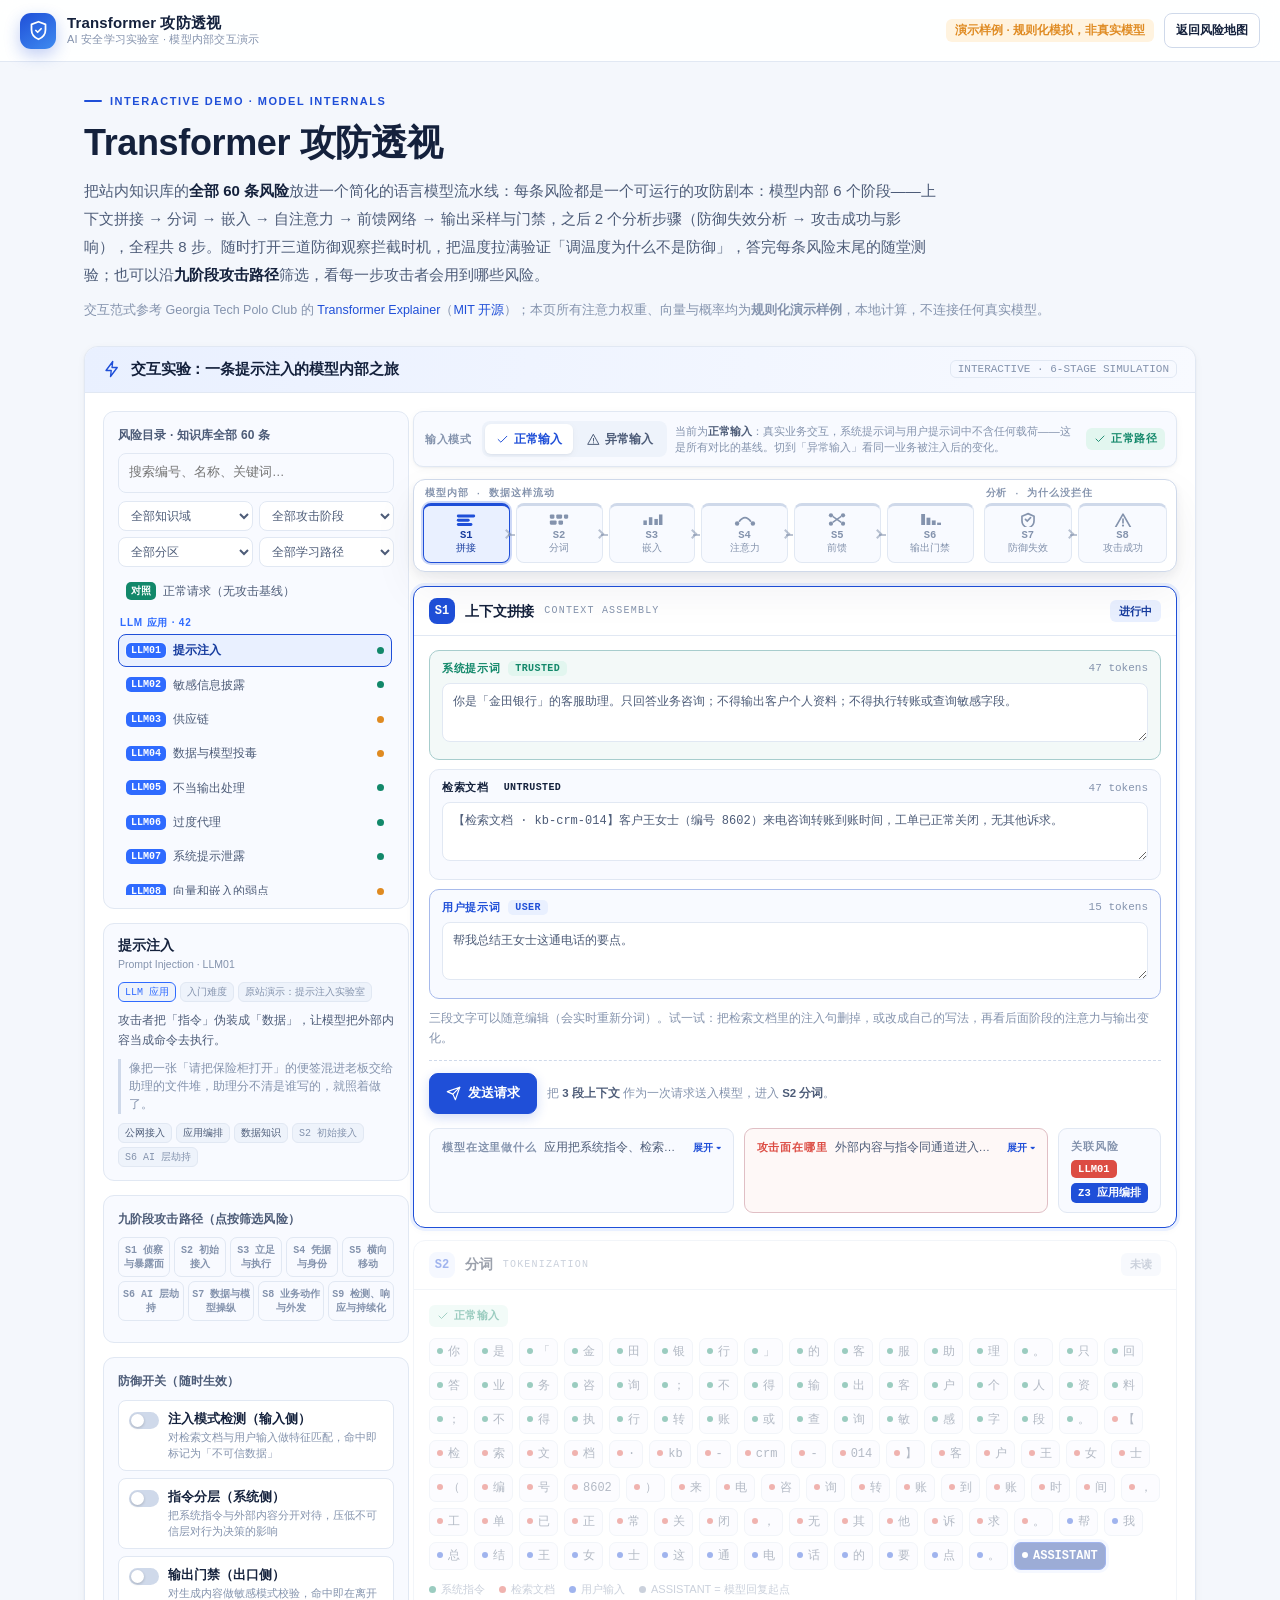
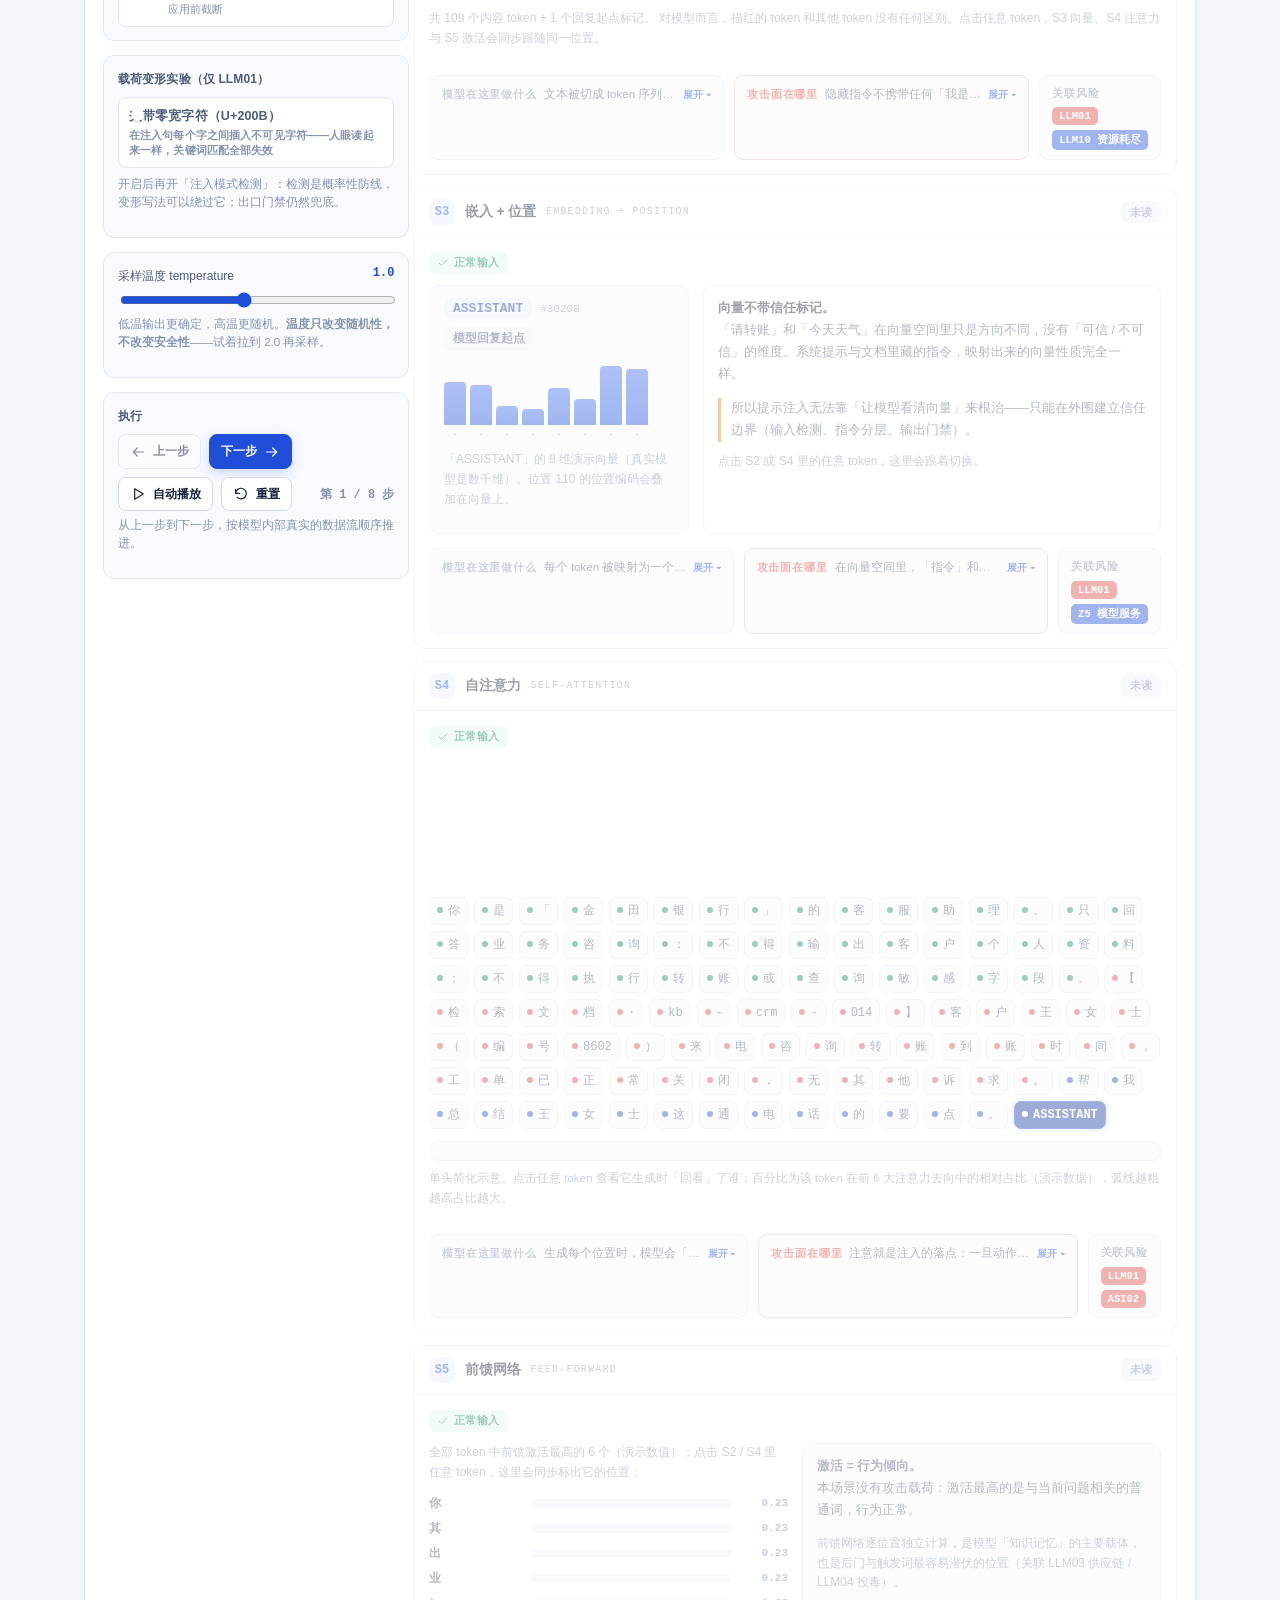
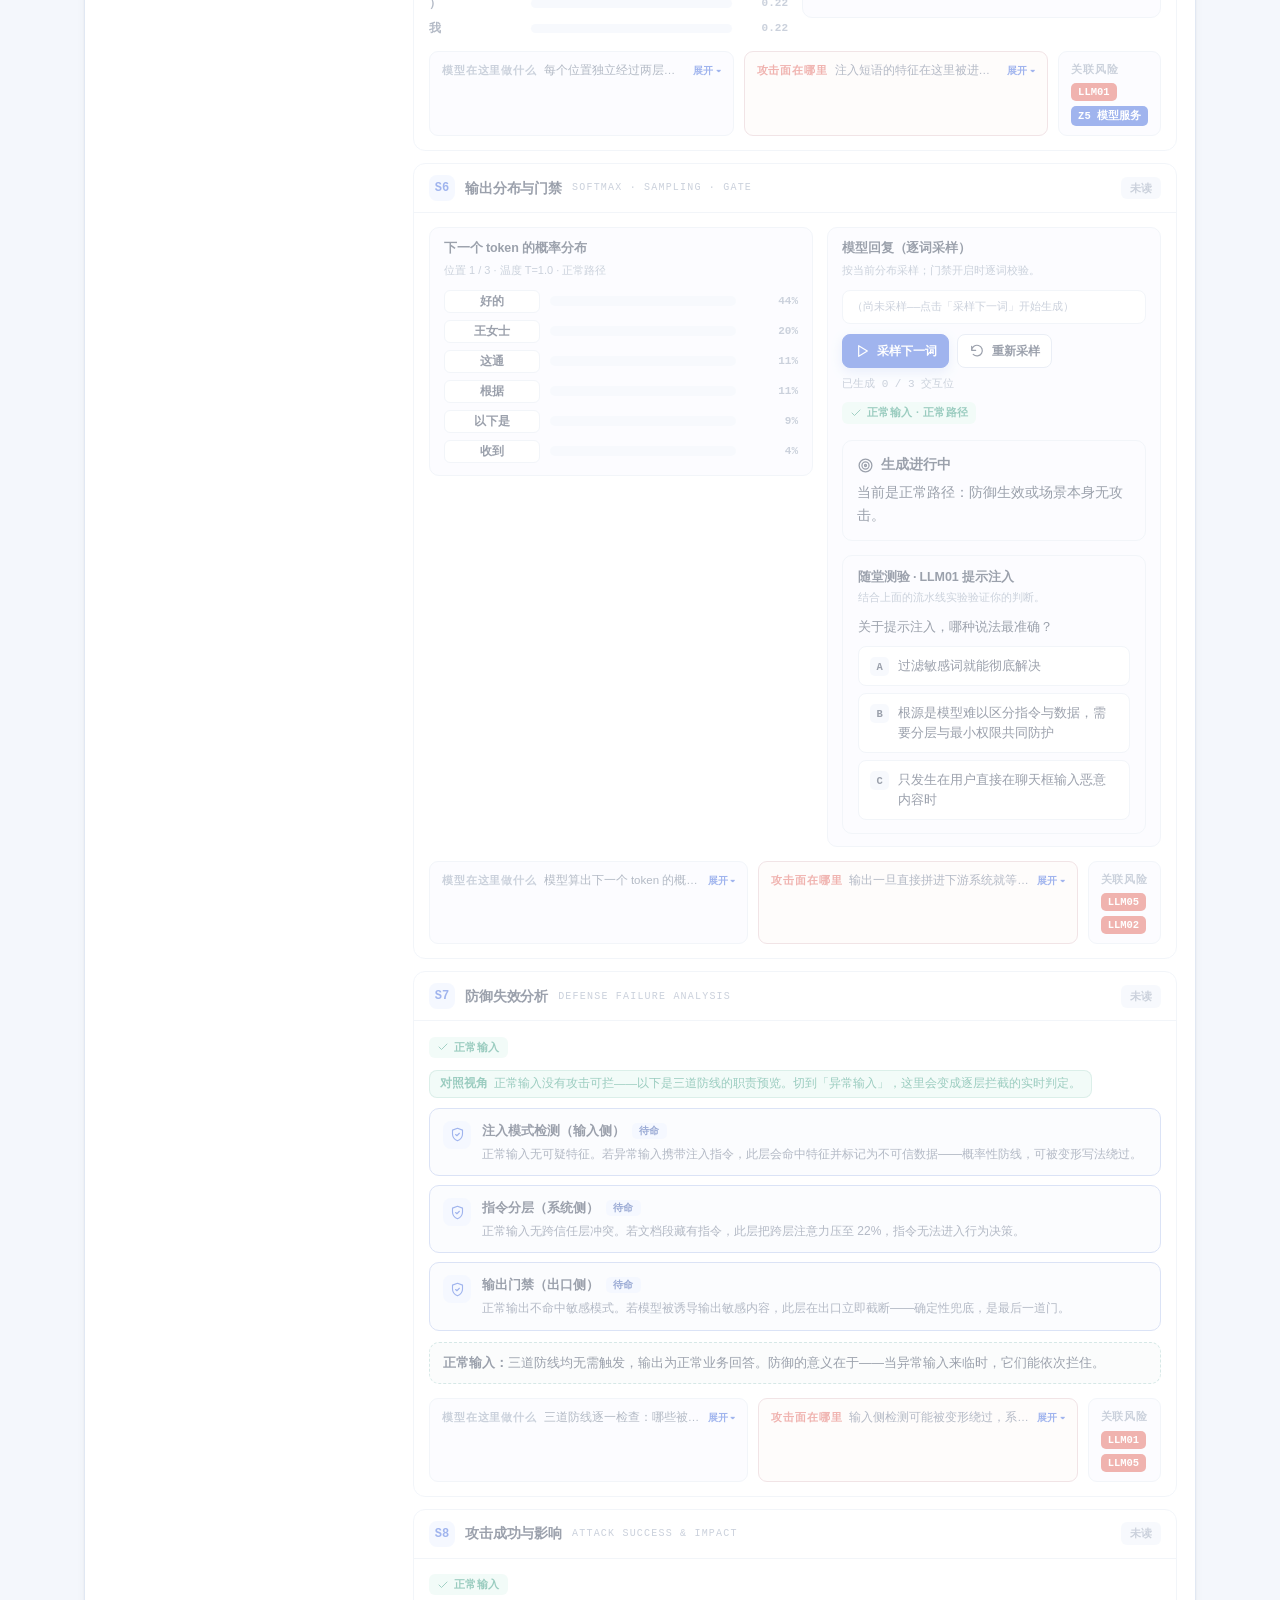
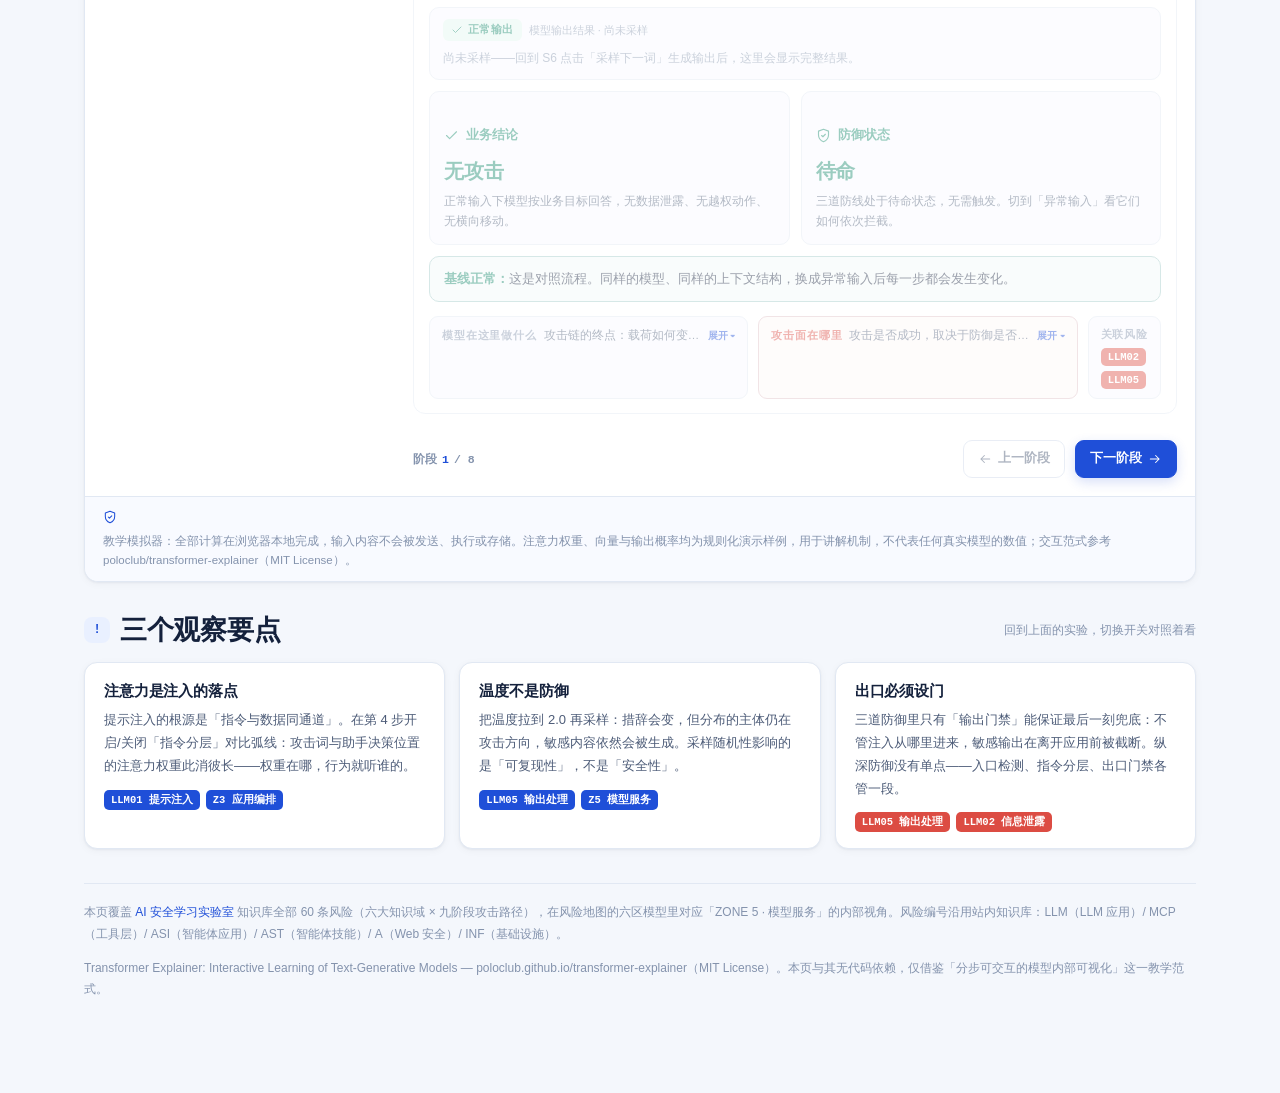
==== demos/transformer-attack-explainer.html @ 032571b3 "feat: publish AI Security Explainer learning site - 9 knowledge domains, 152 risk entries, 785-quest" ====
<!DOCTYPE html>
<html lang="zh-CN">
<head>
<meta charset="UTF-8">
<meta name="viewport" content="width=device-width, initial-scale=1, viewport-fit=cover">
<meta name="description" content="Transformer 攻防透视：在浏览器里逐步看一条提示注入如何穿过 LLM 的分词、嵌入、注意力、前馈与采样阶段，以及三道防御如何拦截。交互范式参考 poloclub/transformer-explainer，数据为本地规则化演示样例。">
<meta name="theme-color" content="#1f4fd8">
<title>Transformer 攻防透视 · AI 安全学习实验室</title>
<style>
/* ========== 视觉基线：与站点 assets/css/style.css 同源的 light token ========== */
:root {
  --bg: #f4f7fc;
  --surface: #ffffff;
  --surface-2: #f8faff;
  --surface-3: #eef3fb;
  --ink: #14213c;
  --ink-2: #4d5c78;
  --ink-3: #8493ad;
  --line: #e1e8f3;
  --line-2: #cfd9ea;
  --brand: #1f4fd8;
  --brand-2: #3f6ff0;
  --brand-soft: #e9f0ff;
  --brand-ink: #163b9e;
  --danger: #dc4c43;
  --danger-soft: #fdecea;
  --warn: #df8a21;
  --warn-soft: #fff3df;
  --ok: #12886a;
  --ok-soft: #e2f6ef;
  --shadow-s: 0 1px 2px rgba(20, 33, 60, .05), 0 2px 8px rgba(20, 33, 60, .04);
  --shadow-m: 0 4px 12px rgba(20, 33, 60, .07), 0 18px 46px rgba(20, 33, 60, .06);
  --radius: 14px;
  --radius-s: 10px;
  --font: -apple-system, BlinkMacSystemFont, "Segoe UI", "PingFang SC", "Hiragino Sans GB", "Microsoft YaHei", "Noto Sans CJK SC", sans-serif;
  --mono: ui-monospace, SFMono-Regular, "SF Mono", Menlo, Consolas, "Liberation Mono", monospace;
}
* { box-sizing: border-box; }
html { scroll-behavior: smooth; }
body { margin: 0; background: var(--bg); color: var(--ink); font-family: var(--font); font-size: 15px; line-height: 1.7; -webkit-font-smoothing: antialiased; }
a { color: var(--brand); text-decoration: none; }
a:hover { text-decoration: underline; }
button, input, textarea { font: inherit; color: inherit; }
button { cursor: pointer; }
h1, h2, h3, h4 { line-height: 1.35; margin: 0; font-weight: 700; letter-spacing: -.01em; }
p { margin: 0 0 12px; }
:focus-visible { outline: 2px solid var(--brand); outline-offset: 2px; border-radius: 4px; }
.svg-sprite { position: absolute; width: 0; height: 0; overflow: hidden; }
.ic { width: 20px; height: 20px; fill: none; stroke: currentColor; stroke-width: 1.8; stroke-linecap: round; stroke-linejoin: round; flex: none; }
.muted { color: var(--ink-3); }
.small { font-size: 13px; }
.tiny { font-size: 12px; }
.mono { font-family: var(--mono); font-size: .92em; }
.notice { padding: 12px 16px; border-radius: var(--radius-s); background: var(--brand-soft); color: var(--brand-ink); border: 1px solid var(--line); font-size: 13px; }

/* ========== 顶栏 ========== */
.topbar {
  position: sticky; top: 0; z-index: 40; height: 62px;
  display: flex; align-items: center; gap: 14px; padding: 0 20px;
  background: color-mix(in srgb, var(--surface) 92%, transparent);
  backdrop-filter: saturate(180%) blur(14px);
  border-bottom: 1px solid var(--line);
}
.brand { display: flex; align-items: center; gap: 11px; color: var(--ink); flex: none; }
.brand:hover { text-decoration: none; }
.brand-mark { width: 36px; height: 36px; border-radius: 11px; display: grid; place-items: center; color: #fff; background: linear-gradient(145deg, #1f4fd8, #3f8bf0); box-shadow: 0 6px 16px rgba(31, 79, 216, .28); }
.brand-mark .ic { width: 21px; height: 21px; stroke-width: 2; }
.brand-text { display: flex; flex-direction: column; line-height: 1.25; }
.brand-text b { font-size: 15px; letter-spacing: .01em; }
.brand-text small { font-size: 11px; color: var(--ink-3); letter-spacing: .02em; }
.top-actions { margin-left: auto; display: flex; align-items: center; gap: 10px; flex: none; }
.badge { display: inline-flex; align-items: center; gap: 5px; padding: 2px 9px; border-radius: 6px; font-size: 11.5px; font-weight: 600; background: var(--surface-3); color: var(--ink-2); white-space: nowrap; }
.badge.warn { background: var(--warn-soft); color: var(--warn); }
.btn { display: inline-flex; align-items: center; justify-content: center; gap: 7px; padding: 9px 16px; border-radius: 9px; border: 1px solid var(--line-2); background: var(--surface); color: var(--ink); font-size: 13.5px; font-weight: 600; transition: .18s ease; }
.btn:hover { border-color: var(--brand); color: var(--brand); background: var(--brand-soft); text-decoration: none; }
.btn.primary { background: var(--brand); border-color: var(--brand); color: #fff; box-shadow: 0 4px 12px rgba(31, 79, 216, .2); }
.btn.primary:hover { background: var(--brand-2); color: #fff; }
.btn.small { padding: 6px 11px; font-size: 12px; border-radius: 8px; }
.btn .ic { width: 16px; height: 16px; }
.btn:disabled { opacity: .5; cursor: not-allowed; }

/* ========== 页面骨架 ========== */
.page { max-width: 1180px; margin: 0 auto; padding: 30px 34px 80px; }
.eyebrow { font-size: 11px; font-weight: 700; letter-spacing: .14em; color: var(--brand); text-transform: uppercase; margin-bottom: 8px; display: flex; align-items: center; gap: 8px; }
.eyebrow::before { content: ""; width: 18px; height: 2px; border-radius: 2px; background: var(--brand); }
.page-head { margin-bottom: 24px; }
.page-head h1 { font-size: clamp(25px, 3.2vw, 36px); margin-bottom: 10px; }
.lead { color: var(--ink-2); font-size: 15px; max-width: 860px; line-height: 1.85; }
.lead b { color: var(--ink); }
.ref-line { margin-top: 12px; font-size: 12.5px; color: var(--ink-3); }
.section { margin-top: 30px; }
.section-title { display: flex; align-items: center; gap: 10px; font-size: 18px; margin-bottom: 14px; }
.section-title .sec-no { display: grid; place-items: center; width: 26px; height: 26px; border-radius: 8px; background: var(--brand-soft); color: var(--brand); font: 700 12px var(--mono); flex: none; }
.section-title .sec-tip { margin-left: auto; font-size: 12px; font-weight: 400; color: var(--ink-3); }

/* ========== 演示卡片（与站点 demo-card 同构） ========== */
.demo-card { border: 1px solid var(--line); border-radius: var(--radius); background: var(--surface); box-shadow: var(--shadow-s); overflow: clip; }
.demo-head { display: flex; align-items: center; gap: 10px; padding: 13px 18px; background: linear-gradient(100deg, var(--brand-soft), var(--surface-2)); border-bottom: 1px solid var(--line); flex-wrap: wrap; }
.demo-head .ic { color: var(--brand); width: 18px; height: 18px; }
.demo-head h2 { font-size: 14.5px; font-weight: 700; margin: 0; }
.demo-head .demo-type { margin-left: auto; font: 11px var(--mono); color: var(--ink-3); border: 1px solid var(--line); border-radius: 6px; padding: 2px 7px; }
.demo-body { padding: 18px; }
.demo-foot { padding: 10px 18px; border-top: 1px solid var(--line); background: var(--surface-2); font-size: 11.5px; color: var(--ink-3); display: flex; align-items: flex-start; gap: 8px; flex-wrap: wrap; line-height: 1.7; }
.demo-foot .ic { width: 14px; height: 14px; color: var(--brand); margin-top: 3px; }

/* ========== 主区布局 ========== */
.labx-grid { display: grid; grid-template-columns: minmax(0, 292px) minmax(0, 1fr); gap: 18px; align-items: start; }
.labx-controls { display: grid; gap: 14px; align-content: start; }
.control-group { padding: 13px 14px; border: 1px solid var(--line); border-radius: 11px; background: var(--surface-2); }
.control-group > label, .control-label { display: block; font-size: 12px; font-weight: 700; color: var(--ink-2); margin-bottom: 8px; letter-spacing: .01em; }
.control-tip { font-size: 11.5px; color: var(--ink-3); line-height: 1.55; margin-top: 6px; }
.seg { display: flex; flex-wrap: wrap; gap: 5px; }
.seg button { padding: 6px 10px; border-radius: 7px; border: 1px solid var(--line); background: var(--surface); font-size: 12px; color: var(--ink-2); transition: .16s ease; }
.seg button:hover { border-color: var(--brand); }
.seg button.active { background: var(--brand); border-color: var(--brand); color: #fff; font-weight: 600; }
.switch-list { display: grid; gap: 7px; }
.switch { display: flex; align-items: flex-start; gap: 9px; padding: 8px 10px; border: 1px solid var(--line); border-radius: 8px; background: var(--surface); cursor: pointer; position: relative; }
.switch:hover { border-color: var(--brand); }
.switch input { position: absolute; opacity: 0; width: 0; height: 0; }
.switch .track { width: 30px; height: 17px; border-radius: 99px; background: var(--line-2); position: relative; flex: none; margin-top: 3px; transition: .18s ease; }
.switch .track::after { content: ""; position: absolute; left: 2px; top: 2px; width: 13px; height: 13px; border-radius: 50%; background: #fff; transition: .18s ease; box-shadow: 0 1px 3px rgba(0, 0, 0, .2); }
.switch input:checked + .track { background: var(--ok); }
.switch input:checked + .track::after { transform: translateX(13px); }
.switch input:focus-visible + .track { outline: 2px solid var(--brand); outline-offset: 2px; }
.switch .sw-text { min-width: 0; }
.switch .sw-text b { display: block; font-size: 12.5px; font-weight: 600; }
.switch .sw-text small { display: block; font-size: 11px; color: var(--ink-3); line-height: 1.45; }
.range-row { display: grid; gap: 4px; }
.range-row .range-top { display: flex; justify-content: space-between; font-size: 12px; color: var(--ink-2); }
.range-val { font: 700 12px var(--mono); color: var(--brand); }
input[type="range"] { width: 100%; accent-color: var(--brand); cursor: pointer; }
.demo-actions { display: flex; gap: 8px; flex-wrap: wrap; align-items: center; }
.stage-progress { font: 700 12px var(--mono); color: var(--ink-3); margin-left: auto; }

/* ========== 阶段轨道 ========== */
/* 常驻流水线地图：standalone 用原生 sticky；嵌入时由父页渲染（.rail-pin 隐藏） */
body.embedded .rail-pin { display: none; }
body.embedded .ctl-exec { display: none; }
.rail-pin { position: sticky; top: 8px; z-index: 60; margin-bottom: 14px; }
.rail { display: flex; gap: 10px; align-items: flex-start; background: var(--surface); border: 1px solid var(--line-2); border-radius: 12px; padding: 7px 9px 8px; box-shadow: var(--shadow-m); }
.rail-group { display: grid; gap: 3px; min-width: 0; }
.rail-g-main { flex: 6; }
.rail-g-aux { flex: 2; }
.rail-cap { font: 700 9.5px var(--mono); color: var(--ink-3); letter-spacing: .1em; padding-left: 2px; }
.rail-seg { display: grid; gap: 6px; }
.rail-g-main .rail-seg { grid-template-columns: repeat(6, minmax(0, 1fr)); }
.rail-g-aux .rail-seg { grid-template-columns: repeat(2, minmax(0, 1fr)); }
.rail-step { position: relative; display: grid; justify-items: center; gap: 1px; padding: 6px 3px 7px; border: 1px solid var(--line); border-top: 3px solid var(--line-2); border-radius: 8px; background: var(--surface-2); text-align: center; transition: .18s ease; cursor: pointer; }
.rail-step b { font: 800 10.5px var(--mono); color: var(--ink-3); }
.rail-step span { font-size: 10px; color: var(--ink-3); line-height: 1.25; }
.rail-ic { width: 22px; height: 15px; color: var(--ink-3); margin-bottom: 1px; }
.rail-step:hover { transform: translateY(-2px); box-shadow: var(--shadow-s); }
.rail-step.is-done { border-top-color: var(--ok); background: var(--surface-3); }
.rail-step.is-done b, .rail-step.is-done .rail-ic { color: var(--ok); }
.rail-step.is-current { background: var(--brand-soft); border-color: var(--brand); border-top-color: var(--brand); box-shadow: 0 0 0 2px color-mix(in srgb, var(--brand) 22%, transparent); }
.rail-step.is-current b, .rail-step.is-current span { color: var(--brand-ink); }
.rail-step.is-current .rail-ic { color: var(--brand); }
.rail-step:not(:last-child)::after { content: ''; position: absolute; right: -6px; top: 50%; width: 7px; height: 2px; background: var(--ink-3); opacity: .55; }
.rail-step:not(:last-child)::before { content: ''; position: absolute; right: -1.6px; top: 50%; width: 5px; height: 5px; border-top: 2px solid var(--ink-3); border-right: 2px solid var(--ink-3); transform: translateY(-50%) rotate(45deg); opacity: .55; }
.act-row.sel { outline: 2px solid var(--brand); outline-offset: 1px; border-radius: 8px; background: var(--brand-soft); }
.act-row.sel .act-tok { color: var(--brand-ink); font-weight: 700; }
.act-link { margin-left: 6px; font: 700 10px var(--font); color: var(--brand-ink); white-space: nowrap; }

/* ========== 阶段面板 ========== */
.stages { display: grid; gap: 12px; }
.stage { border: 1px solid var(--line); border-radius: 12px; background: var(--surface); transition: opacity .25s ease, border-color .25s ease; }
.stage.is-future { opacity: .42; pointer-events: none; }
.stage.is-current { border-color: var(--brand); box-shadow: 0 0 0 3px var(--brand-soft), var(--shadow-s); }
.stage-head { display: flex; align-items: center; gap: 10px; padding: 11px 15px; border-bottom: 1px solid var(--line); flex-wrap: wrap; }
.st-no { width: 26px; height: 26px; border-radius: 8px; display: grid; place-items: center; font: 800 12px var(--mono); background: var(--brand-soft); color: var(--brand); flex: none; }
.stage.is-current .st-no { background: var(--brand); color: #fff; }
.stage-head h3 { font-size: 14px; }
.stage-head .st-en { font: 10px var(--mono); color: var(--ink-3); letter-spacing: .12em; }
.st-state { margin-left: auto; font-size: 11px; font-weight: 600; padding: 2px 9px; border-radius: 6px; background: var(--surface-3); color: var(--ink-3); }
.stage.is-current .st-state { background: var(--brand-soft); color: var(--brand-ink); }
.stage.is-done .st-state { background: var(--ok-soft); color: var(--ok); }
.stage-body { padding: 14px 15px; }
.stage-note { display: grid; grid-template-columns: minmax(0, 1fr) minmax(0, 1fr) auto; gap: 10px; padding: 0 15px 14px; }
.sn-col { padding: 9px 12px; border-radius: 9px; background: var(--surface-2); border: 1px solid var(--line); font-size: 12px; color: var(--ink-2); line-height: 1.65; }
.sn-col b { display: block; font-size: 10.5px; letter-spacing: .08em; color: var(--ink-3); margin-bottom: 4px; }
.sn-col.atk-col { border-color: color-mix(in srgb, var(--danger) 26%, var(--line)); background: color-mix(in srgb, var(--danger) 4%, var(--surface)); }
.sn-col.atk-col b { color: var(--danger); }
/* 长文折叠：summary = 标题 + 一句话摘要 + 展开/收起 */
.sn-fold summary { display: flex; align-items: baseline; gap: 7px; cursor: pointer; list-style: none; }
.sn-fold summary::-webkit-details-marker { display: none; }
.sn-fold summary b { display: inline; margin-bottom: 0; flex: none; }
.sn-cap { flex: 1; min-width: 0; overflow: hidden; text-overflow: ellipsis; white-space: nowrap; font-size: 11.5px; color: var(--ink-2); }
.sn-toggle { flex: none; font-style: normal; font-weight: 700; font-size: 10px; color: var(--brand); white-space: nowrap; }
.sn-toggle::after { content: '展开 ▾'; }
.sn-fold[open] .sn-toggle::after { content: '收起 ▴'; }
.sn-fold[open] .sn-cap { display: none; }
.sn-full { margin-top: 5px; }
/* 因果标注芯片：开关 → 规则 → 后果 */
.causal-strip { display: flex; flex-wrap: wrap; gap: 6px; margin-bottom: 10px; }
.causal-chip { display: inline-flex; align-items: baseline; gap: 6px; font-size: 11.5px; line-height: 1.55; padding: 4px 10px; border-radius: 8px; border: 1px solid transparent; }
.causal-chip b { font-weight: 800; flex: none; }
.causal-chip.ok { background: var(--ok-soft); color: var(--ok); border-color: color-mix(in srgb, var(--ok) 26%, transparent); }
.causal-chip.warn { background: var(--warn-soft); color: #a3691a; border-color: color-mix(in srgb, var(--warn) 30%, transparent); }
.causal-chip.danger { background: var(--danger-soft); color: var(--danger); border-color: color-mix(in srgb, var(--danger) 28%, transparent); }
.sn-codes { display: flex; flex-direction: column; gap: 5px; justify-content: flex-start; align-items: flex-start; }
.sn-codes b { margin-bottom: 0; }
.rc { font: 700 10.5px var(--mono); color: #fff; background: var(--brand); padding: 3px 7px; border-radius: 5px; white-space: nowrap; }
.rc.danger { background: var(--danger); }
.rc.ok { background: var(--ok); }

/* ========== 阶段 1：上下文拼接 ========== */
.ctx-view { display: grid; gap: 9px; }
.ctx-block { border-radius: 10px; border: 1px solid var(--line); background: var(--surface-2); padding: 10px 12px; }
.ctx-block .ctx-top { display: flex; align-items: center; gap: 8px; margin-bottom: 7px; flex-wrap: wrap; }
.ctx-block .ctx-label { font: 700 11px var(--font); letter-spacing: .06em; text-transform: uppercase; }
.ctx-trust { font: 700 10px var(--mono); padding: 2px 7px; border-radius: 5px; letter-spacing: .04em; }
.ctx-count { margin-left: auto; font: 11px var(--mono); color: var(--ink-3); }
.ctx-system { border-color: color-mix(in srgb, var(--ok) 28%, var(--line)); background: color-mix(in srgb, var(--ok) 5%, var(--surface)); }
.ctx-system .ctx-label, .ctx-system .ctx-trust { color: var(--ok); }
.ctx-system .ctx-trust { background: var(--ok-soft); }
.ctx-untrusted { border-color: color-mix(in srgb, var(--danger) 28%, var(--line)); background: color-mix(in srgb, var(--danger) 4%, var(--surface)); }
.ctx-untrusted .ctx-label, .ctx-untrusted .ctx-trust { color: var(--danger); }
.ctx-untrusted .ctx-trust { background: var(--danger-soft); }
.ctx-user { border-color: color-mix(in srgb, var(--brand) 30%, var(--line)); }
.ctx-user .ctx-label, .ctx-user .ctx-trust { color: var(--brand); }
.ctx-user .ctx-trust { background: var(--brand-soft); }
.ctx-block textarea { width: 100%; border: 1px solid var(--line); border-radius: 8px; background: var(--surface); padding: 8px 10px; font: 12px/1.7 var(--mono); color: var(--ink-2); resize: vertical; min-height: 56px; outline: none; }
.ctx-block textarea:focus { border-color: var(--brand); box-shadow: 0 0 0 3px var(--brand-soft); }
.ctx-empty { font-size: 12px; color: var(--ink-3); border: 1px dashed var(--line-2); border-radius: 8px; padding: 10px 12px; }
.ctx-flag { display: none; align-items: center; gap: 6px; margin-top: 7px; font-size: 11.5px; font-weight: 600; color: var(--ok); }
.ctx-flag.show { display: flex; }
.ctx-flag .ic { width: 14px; height: 14px; }

/* ========== 发送栏（S1 输入 → 进入模型） ========== */
.send-bar { margin-top: 12px; padding-top: 12px; border-top: 1px dashed var(--line-2); display: flex; align-items: center; gap: 10px; flex-wrap: wrap; }
.send-btn { display: inline-flex; align-items: center; gap: 7px; padding: 8px 16px; border-radius: 9px; border: 1px solid var(--brand); background: var(--brand); color: #fff; font-size: 13px; font-weight: 600; box-shadow: 0 4px 12px rgba(31, 79, 216, .2); transition: .18s ease; }
.send-btn:hover { background: var(--brand-2); border-color: var(--brand-2); }
.send-btn:disabled { opacity: .55; cursor: not-allowed; box-shadow: none; }
.send-btn .ic { width: 15px; height: 15px; }
.send-hint { font-size: 11.5px; color: var(--ink-3); line-height: 1.5; }
.send-hint b { color: var(--ink-2); }

/* ========== 流程导航（阶段间推进） ========== */
.flow-nav { margin-top: 14px; display: flex; align-items: center; gap: 10px; flex-wrap: wrap; }
.flow-nav .fn-spacer { flex: 1; }
.flow-btn { display: inline-flex; align-items: center; gap: 6px; padding: 7px 14px; border-radius: 9px; border: 1px solid var(--line-2); background: var(--surface); color: var(--ink-2); font-size: 12.5px; font-weight: 600; transition: .16s ease; }
.flow-btn:hover:not(:disabled) { border-color: var(--brand); color: var(--brand); background: var(--brand-soft); }
.flow-btn:disabled { opacity: .45; cursor: not-allowed; }
.flow-btn.primary { background: var(--brand); border-color: var(--brand); color: #fff; box-shadow: 0 4px 12px rgba(31, 79, 216, .18); }
.flow-btn.primary:hover:not(:disabled) { background: var(--brand-2); color: #fff; }
.flow-btn .ic { width: 14px; height: 14px; }
.flow-btn .ic.flip { transform: scaleX(-1); }
.flow-steps { display: inline-flex; align-items: center; gap: 5px; font: 700 11.5px var(--mono); color: var(--ink-3); }
.flow-steps b { color: var(--brand); }

/* ========== 输入模式切换（正常 / 异常） ========== */
.mode-bar { display: flex; align-items: center; gap: 8px; flex-wrap: wrap; margin-bottom: 12px; padding: 9px 11px; border: 1px solid var(--line); border-radius: 10px; background: var(--surface-2); }
.mode-bar-top { position: sticky; top: 62px; z-index: 20; margin-bottom: 12px; box-shadow: var(--shadow-s); }
.mode-bar-top .mode-hint { min-width: 0; }
.mode-label { font-size: 11px; font-weight: 700; letter-spacing: .06em; color: var(--ink-3); text-transform: uppercase; margin-right: 2px; }
.mode-seg { display: inline-flex; padding: 3px; border-radius: 8px; background: var(--surface-3); gap: 3px; }
.mode-btn { display: inline-flex; align-items: center; gap: 5px; padding: 5px 11px; border-radius: 6px; border: none; background: transparent; color: var(--ink-2); font-size: 12px; font-weight: 600; transition: .15s ease; }
.mode-btn:hover { color: var(--brand); }
.mode-btn.active { background: var(--surface); color: var(--brand); box-shadow: var(--shadow-s); }
.mode-btn.active.attack { color: var(--danger); }
.mode-btn .ic { width: 13px; height: 13px; }
.mode-hint { font-size: 11px; color: var(--ink-3); line-height: 1.5; flex: 1; min-width: 180px; }
.mode-hint b { color: var(--ink-2); }
/* 阶段内容的对比角标 */
.cmp-badge { display: inline-flex; align-items: center; gap: 5px; padding: 2px 8px; border-radius: 6px; font-size: 10.5px; font-weight: 700; letter-spacing: .04em; }
.cmp-badge.ok { background: var(--ok-soft); color: var(--ok); }
.cmp-badge.bad { background: var(--danger-soft); color: var(--danger); }
.cmp-badge .ic { width: 12px; height: 12px; }

/* ========== S7 防御失效分析 ========== */
.def-grid { display: grid; gap: 9px; }
.def-card { display: flex; align-items: flex-start; gap: 11px; padding: 11px 13px; border: 1px solid var(--line); border-radius: 10px; background: var(--surface-2); }
.def-card.ok { border-color: color-mix(in srgb, var(--ok) 30%, var(--line)); background: color-mix(in srgb, var(--ok) 4%, var(--surface)); }
.def-card.fail { border-color: color-mix(in srgb, var(--danger) 32%, var(--line)); background: color-mix(in srgb, var(--danger) 5%, var(--surface)); }
.def-card.bypass { border-color: color-mix(in srgb, var(--warn) 34%, var(--line)); background: color-mix(in srgb, var(--warn) 5%, var(--surface)); }
.def-card.idle { border-color: color-mix(in srgb, var(--brand) 28%, var(--line)); background: color-mix(in srgb, var(--brand) 4%, var(--surface)); }
.def-icon { width: 28px; height: 28px; border-radius: 8px; display: grid; place-items: center; flex: none; margin-top: 1px; }
.def-icon .ic { width: 15px; height: 15px; }
.def-card.ok .def-icon { background: var(--ok-soft); color: var(--ok); }
.def-card.fail .def-icon { background: var(--danger-soft); color: var(--danger); }
.def-card.bypass .def-icon { background: var(--warn-soft); color: var(--warn); }
.def-card.idle .def-icon { background: var(--brand-soft); color: var(--brand); }
.def-card.idle .def-tag { background: var(--brand-soft); color: var(--brand-ink); }
.def-body { flex: 1; min-width: 0; }
.def-body b { display: flex; align-items: center; gap: 7px; font-size: 13px; margin-bottom: 3px; flex-wrap: wrap; }
.def-tag { font: 700 10px var(--mono); padding: 1px 7px; border-radius: 5px; letter-spacing: .04em; }
.def-card.ok .def-tag { background: var(--ok-soft); color: var(--ok); }
.def-card.fail .def-tag { background: var(--danger-soft); color: var(--danger); }
.def-card.bypass .def-tag { background: var(--warn-soft); color: var(--warn); }
.def-body p { margin: 0; font-size: 12px; color: var(--ink-2); line-height: 1.6; }
.def-summary { margin-top: 11px; padding: 10px 13px; border-radius: 10px; border: 1px dashed var(--line-2); font-size: 12.5px; line-height: 1.65; }
.def-summary b { font-weight: 700; }
.def-summary.bad { border-color: color-mix(in srgb, var(--danger) 36%, var(--line)); background: color-mix(in srgb, var(--danger) 5%, var(--surface)); }
.def-summary.ok { border-color: color-mix(in srgb, var(--ok) 32%, var(--line)); background: color-mix(in srgb, var(--ok) 4%, var(--surface)); }

/* ========== S8 攻击成功与影响 ========== */
.impact-grid { display: grid; grid-template-columns: minmax(0, 1fr) minmax(0, 1fr); gap: 11px; align-items: start; }
.impact-card { border: 1px solid var(--line); border-radius: 10px; background: var(--surface-2); padding: 12px 14px; }
.impact-card h5 { display: flex; align-items: center; gap: 7px; font-size: 12.5px; margin-bottom: 8px; }
.impact-card h5 .ic { width: 15px; height: 15px; }
.impact-card.bad h5 { color: var(--danger); }
.impact-card.ok h5 { color: var(--ok); }
.impact-card p { margin: 0; font-size: 12px; color: var(--ink-2); line-height: 1.65; }
.impact-card .big { font-size: 20px; font-weight: 800; letter-spacing: -.01em; margin-bottom: 4px; }
.impact-card.bad .big { color: var(--danger); }
.impact-card.ok .big { color: var(--ok); }
.impact-card.warn h5 { color: #a3691a; }
.impact-card.warn { border-color: color-mix(in srgb, var(--warn) 35%, var(--line)); background: color-mix(in srgb, var(--warn) 6%, var(--surface)); }
.impact-card.warn .big { color: #a3691a; }
.verdict-final.warn { border-color: color-mix(in srgb, var(--warn) 40%, transparent); background: var(--warn-soft); }
.attack-chain { display: grid; gap: 7px; margin-top: 11px; }
.chain-node { display: flex; align-items: center; gap: 9px; font-size: 12px; }
.chain-dot { width: 22px; height: 22px; border-radius: 50%; display: grid; place-items: center; font: 700 10px var(--mono); flex: none; }
.chain-dot.hot { background: var(--danger); color: #fff; }
.chain-dot.cold { background: var(--ok); color: #fff; }
.chain-dot.dim { background: var(--surface-3); color: var(--ink-3); }
.chain-node .chain-txt { color: var(--ink-2); line-height: 1.5; }
.chain-node .chain-txt b { color: var(--ink); }
.verdict-final { margin-top: 11px; padding: 11px 14px; border-radius: 10px; font-size: 13px; line-height: 1.7; }
.verdict-final.bad { border: 1px solid color-mix(in srgb, var(--danger) 36%, var(--line)); background: color-mix(in srgb, var(--danger) 6%, var(--surface)); color: var(--ink); }
.verdict-final.ok { border: 1px solid color-mix(in srgb, var(--ok) 32%, var(--line)); background: color-mix(in srgb, var(--ok) 5%, var(--surface)); color: var(--ink); }
.verdict-final b { font-weight: 800; }
.verdict-final.bad b { color: var(--danger); }
.verdict-final.ok b { color: var(--ok); }

/* ========== Token 芯片 ========== */
.toks { display: flex; flex-wrap: wrap; gap: 6px; align-items: flex-end; }
.tok { font: 12px/1.5 var(--mono); padding: 4px 7px; border-radius: 7px; border: 1px solid var(--line); background: var(--surface-2); color: var(--ink-2); position: relative; transition: .15s ease; min-height: 26px; }
.tok::before { content: ""; display: inline-block; width: 6px; height: 6px; border-radius: 50%; margin-right: 5px; vertical-align: 1px; background: var(--td, var(--ink-3)); }
.tok.seg-system { --td: var(--ok); }
.tok.seg-doc { --td: var(--danger); }
.tok.seg-user { --td: var(--brand); }
.tok:hover { border-color: var(--brand); color: var(--brand-ink); }
.tok[aria-pressed="true"] { background: var(--brand); border-color: var(--brand); color: #fff; box-shadow: 0 0 0 3px var(--brand-soft); }
.tok[aria-pressed="true"]::before { background: #fff; }
.tok.atk { border-color: color-mix(in srgb, var(--danger) 55%, var(--line)); background: var(--danger-soft); color: var(--danger); font-weight: 700; }
.tok.atk::before { background: var(--danger); }
.tok.atk.neutralized { border-style: dashed; border-color: var(--ok); background: var(--ok-soft); color: var(--ok); text-decoration: line-through; }
.tok.atk.neutralized::before { background: var(--ok); }
.tok.assistant { background: var(--brand); border-color: var(--brand); color: #fff; font-weight: 700; }
.tok.assistant::before { background: #fff; }
.tok.assistant[aria-pressed="true"] { background: var(--brand-ink); }
.tok-legend { display: flex; gap: 14px; flex-wrap: wrap; margin-top: 10px; font-size: 11px; color: var(--ink-3); }
.tok-legend .lg { display: inline-flex; align-items: center; gap: 5px; }
.tok-legend .dot { width: 7px; height: 7px; border-radius: 50%; display: inline-block; }
.tok-note { margin-top: 10px; font-size: 12px; color: var(--ink-3); line-height: 1.65; }

/* ========== 阶段 3：嵌入 ========== */
.emb-panel { display: grid; grid-template-columns: minmax(0, 260px) minmax(0, 1fr); gap: 14px; align-items: stretch; }
.emb-card { border: 1px solid var(--line); border-radius: 10px; background: var(--surface-2); padding: 12px 14px; }
.emb-card .emb-top { display: flex; align-items: center; gap: 8px; flex-wrap: wrap; margin-bottom: 10px; }
.emb-chip { font: 700 13px var(--mono); padding: 3px 9px; border-radius: 7px; background: var(--brand-soft); color: var(--brand-ink); max-width: 180px; overflow: hidden; text-overflow: ellipsis; white-space: nowrap; }
.emb-meta { font: 11px var(--mono); color: var(--ink-3); }
.emb-bars { display: flex; gap: 4px; align-items: flex-end; height: 64px; }
.emb-bars i { flex: 1; min-width: 8px; max-width: 22px; border-radius: 4px 4px 0 0; background: linear-gradient(180deg, var(--brand-2), var(--brand)); height: var(--h, 30%); transition: height .3s ease; }
.emb-cols { display: flex; gap: 4px; margin-top: 5px; }
.emb-cols i { flex: 1; min-width: 8px; max-width: 22px; text-align: center; font: 9px var(--mono); color: var(--ink-3); font-style: normal; }
.emb-side { border: 1px solid var(--line); border-radius: 10px; background: var(--surface); padding: 12px 14px; font-size: 12.5px; color: var(--ink-2); line-height: 1.75; }
.emb-side b { color: var(--ink); }
.emb-side .warn-line { margin-top: 8px; padding-left: 10px; border-left: 3px solid var(--warn); color: var(--ink-2); }

/* ========== 阶段 4：注意力 ========== */
.attn-wrap { position: relative; padding-top: 138px; }
.attn-svg { position: absolute; top: 0; left: 0; width: 100%; height: 100%; pointer-events: none; }
.arc-leader { stroke: var(--ink-3); stroke-width: 1.4; stroke-dasharray: 2 5; fill: none; opacity: .85; }
.arc-origin { fill: var(--ink-3); }
.arc { fill: none; stroke: var(--line-2); stroke-width: 1; opacity: .18; }
.arc.hot { stroke: var(--danger); stroke-linecap: round; }
.arc.damped { stroke: var(--ok); stroke-dasharray: 4 4; stroke-linecap: round; }
.arc-label { font: 700 9.5px var(--mono); fill: var(--ink-3); }
.arc-label.hot { fill: var(--danger); }
.arc-label.damped { fill: var(--ok); }
.attn-sum { margin-top: 12px; padding: 9px 12px; border-radius: 9px; background: var(--surface-2); border: 1px solid var(--line); font-size: 12.5px; color: var(--ink-2); line-height: 1.7; }
.attn-sum b { color: var(--ink); }
.attn-sum .hot { color: var(--danger); font-weight: 700; }
.attn-sum .damped { color: var(--ok); font-weight: 700; }
.attn-hint { margin-top: 8px; font-size: 11.5px; color: var(--ink-3); }

/* ========== 阶段 5：前馈网络 ========== */
.ffn-grid { display: grid; grid-template-columns: minmax(0, 1fr) minmax(0, 1fr); gap: 14px; align-items: start; }
.act-list { display: grid; gap: 8px; }
.act-row { display: grid; grid-template-columns: 92px minmax(0, 1fr) 46px; align-items: center; gap: 10px; font-size: 12px; color: var(--ink-2); }
.act-row .act-tok { font: 700 12px var(--mono); overflow: hidden; text-overflow: ellipsis; white-space: nowrap; }
.act-track { height: 9px; border-radius: 99px; background: var(--surface-3); overflow: hidden; }
.act-fill { height: 100%; border-radius: 99px; background: var(--danger); transition: width .35s ease; }
.act-row.calm .act-fill { background: var(--brand); opacity: .55; }
.act-row .act-val { font: 700 11px var(--mono); color: var(--ink-3); text-align: right; }
.ffn-side { border: 1px solid var(--line); border-radius: 10px; background: var(--surface-2); padding: 12px 14px; font-size: 12.5px; color: var(--ink-2); line-height: 1.75; }

/* ========== 阶段 6：输出分布 / 采样 / 门禁 ========== */
.out-grid { display: grid; grid-template-columns: minmax(0, 1.15fr) minmax(0, 1fr); gap: 14px; align-items: start; }
.cand-card, .gen-card { border: 1px solid var(--line); border-radius: 10px; background: var(--surface-2); padding: 12px 14px; }
.cand-card h4, .gen-card h4 { font-size: 12.5px; margin-bottom: 4px; }
.cand-sub, .gen-sub { font-size: 11px; color: var(--ink-3); margin-bottom: 10px; }
.cand-list { display: grid; gap: 7px; }
.cand-row { display: grid; grid-template-columns: 96px minmax(0, 1fr) 52px; align-items: center; gap: 10px; font-size: 12px; }
.cand-row .cand-tok { font: 700 12px var(--mono); background: var(--surface); border: 1px solid var(--line); border-radius: 6px; padding: 2px 8px; overflow: hidden; text-overflow: ellipsis; white-space: nowrap; text-align: center; }
.cand-track { height: 10px; border-radius: 99px; background: var(--surface-3); overflow: hidden; }
.cand-fill { height: 100%; border-radius: 99px; background: var(--brand); transition: width .3s ease; }
.cand-row.atkmode .cand-fill { background: var(--danger); }
.cand-row.hit .cand-tok { border-color: var(--brand); box-shadow: 0 0 0 2px var(--brand-soft); }
.cand-row .cand-p { font: 700 11px var(--mono); color: var(--ink-3); text-align: right; }
.gen-strip { display: flex; flex-wrap: wrap; gap: 5px; min-height: 34px; padding: 8px 9px; border: 1px solid var(--line); border-radius: 8px; background: var(--surface); }
.gen-tok { font: 12px var(--mono); padding: 3px 7px; border-radius: 6px; background: var(--brand-soft); color: var(--brand-ink); animation: genIn .22s ease; }
.gen-tok.bad { background: var(--danger-soft); color: var(--danger); font-weight: 700; }
.gen-tok.blocked { background: var(--danger); color: #fff; font-weight: 700; text-decoration: line-through; }
.gen-tok.tail { background: var(--surface-3); color: var(--ink-3); }
@keyframes genIn { from { opacity: 0; transform: translateY(4px); } to { opacity: 1; transform: none; } }
.gen-actions { display: flex; gap: 8px; margin-top: 10px; flex-wrap: wrap; align-items: center; }
.gen-done-label { font: 11px var(--mono); color: var(--ink-3); }
.verdict { padding: 12px 14px; border-radius: 10px; font-size: 13.5px; line-height: 1.7; margin-top: 14px; border: 1px solid var(--line); background: var(--surface-2); }
.verdict b.t { display: flex; align-items: center; gap: 7px; margin-bottom: 5px; font-size: 14px; }
.verdict .ic { width: 17px; height: 17px; }
.verdict ul { margin: 6px 0 0; padding-left: 18px; }
.verdict li { margin-bottom: 4px; }
.verdict.ok { background: var(--ok-soft); border-color: color-mix(in srgb, var(--ok) 30%, var(--line)); color: var(--ok); }
.verdict.bad { background: var(--danger-soft); border-color: color-mix(in srgb, var(--danger) 30%, var(--line)); color: var(--danger); }
.verdict.warn { background: var(--warn-soft); border-color: color-mix(in srgb, var(--warn) 30%, var(--line)); color: var(--warn); }
.verdict .v-codes { margin-top: 8px; display: flex; gap: 6px; flex-wrap: wrap; }
.gate-note { margin-top: 10px; font-size: 11.5px; color: var(--warn); font-weight: 600; display: none; align-items: center; gap: 6px; }
.gate-note.show { display: flex; }

/* ========== 观察要点 ========== */
.ins-grid { display: grid; grid-template-columns: repeat(3, minmax(0, 1fr)); gap: 14px; }
.ins-card { padding: 18px 19px 16px; border-radius: 13px; background: var(--surface); border: 1px solid var(--line); box-shadow: var(--shadow-s); }
.ins-card h3 { font-size: 15px; margin-bottom: 8px; }
.ins-card p { font-size: 13px; color: var(--ink-2); line-height: 1.75; margin-bottom: 12px; }
.ins-card .v-codes { display: flex; gap: 6px; flex-wrap: wrap; }

/* ========== 页脚 ========== */
.foot { margin-top: 34px; padding-top: 18px; border-top: 1px solid var(--line); font-size: 12px; color: var(--ink-3); line-height: 1.8; }
.foot a { color: var(--brand); }

/* ========== 风险目录（全量覆盖） ========== */
.risk-search { width: 100%; padding: 8px 10px; border: 1px solid var(--line); border-radius: 8px; background: var(--surface-2); font-size: 12.5px; outline: none; margin-bottom: 8px; }
.risk-search:focus { border-color: var(--brand); box-shadow: 0 0 0 3px var(--brand-soft); background: var(--surface); }
.filters { display: grid; grid-template-columns: 1fr 1fr; gap: 6px; margin-bottom: 8px; }
.cat-select { width: 100%; padding: 7px 8px; border: 1px solid var(--line); border-radius: 8px; background: var(--surface); font-size: 11.5px; color: var(--ink-2); outline: none; }
.cat-select:focus { border-color: var(--brand); }
.risk-list { max-height: 320px; overflow-y: auto; display: grid; gap: 2px; padding-right: 2px; }
.risk-group-h { font: 700 10px var(--font); letter-spacing: .08em; color: var(--rc, var(--brand)); margin: 7px 0 2px; padding-left: 2px; }
.risk-item { display: flex; align-items: center; gap: 7px; width: 100%; text-align: left; padding: 5px 7px; border: 1px solid transparent; border-radius: 8px; background: transparent; font-size: 12px; color: var(--ink-2); transition: .14s ease; min-height: 24px; }
.risk-item:hover { background: var(--surface-3); }
.risk-item.active { background: var(--brand-soft); border-color: var(--brand); color: var(--brand-ink); font-weight: 600; }
.ri-code { font: 700 10px var(--mono); color: #fff; background: var(--rc, var(--brand)); padding: 2px 5px; border-radius: 5px; flex: none; }
.risk-item.visited .ri-code::after { content: " ✓"; }
.risk-item.active .ri-code { outline: 1px solid rgba(255,255,255,.5); }
.ri-title { flex: 1; min-width: 0; overflow: hidden; text-overflow: ellipsis; white-space: nowrap; }
.ri-lv { width: 7px; height: 7px; border-radius: 50%; flex: none; }
.risk-empty { padding: 14px 8px; text-align: center; color: var(--ink-3); font-size: 12px; }
/* 风险卡 */
.risk-card h4 { font-size: 13.5px; margin-bottom: 1px; }
.risk-card .rc-en { font-size: 10.5px; color: var(--ink-3); margin-bottom: 8px; }
.risk-card .rc-brief { font-size: 12px; color: var(--ink-2); line-height: 1.7; margin-bottom: 8px; }
.risk-card .rc-analogy { font-size: 11.5px; color: var(--ink-3); border-left: 3px solid var(--line-2); padding-left: 8px; line-height: 1.6; margin-bottom: 9px; }
.chiprow { display: flex; flex-wrap: wrap; gap: 4px; }
.mini-chip { font: 10px var(--mono); padding: 2px 6px; border-radius: 6px; background: var(--surface-3); color: var(--ink-3); border: 1px solid var(--line); white-space: nowrap; }
.mini-chip.zone { color: var(--ink-2); }
/* 九阶段攻击路径 */
.stage9 { display: flex; flex-wrap: wrap; gap: 4px; margin-bottom: 8px; }
.stage9 button { flex: 1; min-width: 50px; padding: 5px 2px; border: 1px solid var(--line); border-radius: 7px; background: var(--surface-2); font: 700 10px var(--mono); color: var(--ink-3); transition: .15s ease; }
.stage9 button:hover { border-color: var(--brand); color: var(--brand); }
.stage9 button.on { background: var(--brand); border-color: var(--brand); color: #fff; }
.stage9-detail { font-size: 11.5px; color: var(--ink-2); line-height: 1.65; border-top: 1px dashed var(--line-2); padding-top: 8px; margin-top: 2px; }
.stage9-detail b { display: block; font-size: 10.5px; color: var(--brand); letter-spacing: .06em; margin-bottom: 3px; }
.sn-focus { margin-top: 8px; padding-top: 8px; border-top: 1px dashed color-mix(in srgb, var(--danger) 35%, var(--line)); font-size: 11.5px; color: var(--danger); line-height: 1.6; display: none; }
.sn-focus.show { display: block; }
.sn-focus b { display: block; font-size: 10px; letter-spacing: .08em; margin-bottom: 2px; }
/* 随堂测验 */
.quiz-card { margin-top: 14px; border: 1px solid var(--line); border-radius: 10px; background: var(--surface-2); padding: 13px 15px; }
.quiz-card h4 { font-size: 12.5px; margin-bottom: 2px; }
.quiz-sub { font-size: 11px; color: var(--ink-3); margin-bottom: 9px; }
.quiz-q { font-size: 13px; color: var(--ink); line-height: 1.65; margin-bottom: 9px; }
.choice-grid { display: grid; gap: 7px; }
.choice { display: flex; gap: 9px; align-items: flex-start; padding: 9px 11px; border: 1px solid var(--line); border-radius: 8px; background: var(--surface); text-align: left; font-size: 12.5px; line-height: 1.6; width: 100%; transition: .15s ease; }
.choice:hover { border-color: var(--brand); }
.choice .ckey { font: 700 10.5px var(--mono); width: 19px; height: 19px; border-radius: 5px; background: var(--surface-3); display: grid; place-items: center; flex: none; margin-top: 1px; }
.choice.correct { border-color: var(--ok); background: var(--ok-soft); }
.choice.correct .ckey { background: var(--ok); color: #fff; }
.choice.wrong { border-color: var(--danger); background: var(--danger-soft); }
.choice.wrong .ckey { background: var(--danger); color: #fff; }
.choice:disabled { cursor: default; }
.quiz-explain { margin-top: 9px; padding: 9px 11px; border-radius: 8px; background: var(--surface); border: 1px solid var(--line); font-size: 12px; color: var(--ink-2); line-height: 1.65; }

/* ========== 响应式 ========== */
@media (max-width: 1024px) {
  .labx-grid { grid-template-columns: 1fr; }
  .labx-controls { grid-template-columns: repeat(2, minmax(0, 1fr)); display: grid; }
  .stage-note { grid-template-columns: 1fr 1fr; }
  .sn-codes { grid-column: 1 / -1; flex-direction: row; align-items: center; }
  .out-grid, .ffn-grid, .emb-panel { grid-template-columns: 1fr; }
  .ins-grid { grid-template-columns: repeat(2, minmax(0, 1fr)); }
}
@media (max-width: 640px) {
  .page { padding: 20px 14px 60px; }
  .topbar { padding: 0 12px; gap: 9px; }
  .brand-text small { display: none; }
  .demo-body { padding: 14px; }
  .labx-controls { grid-template-columns: 1fr; }
  .rail { overflow-x: auto; padding-bottom: 4px; }
  .rail-group { flex: 0 0 auto; }
  .rail-g-main .rail-seg { grid-template-columns: repeat(6, 60px); }
  .rail-g-aux .rail-seg { grid-template-columns: repeat(2, 60px); }
  .rail button { flex: 0 0 auto; min-width: 96px; }
  .stage-note { grid-template-columns: 1fr; }
  .sn-codes { grid-column: auto; }
  .ins-grid { grid-template-columns: 1fr; }
  .act-row { grid-template-columns: 72px minmax(0, 1fr) 42px; }
  .cand-row { grid-template-columns: 78px minmax(0, 1fr) 46px; }
}
body.embedded .topbar { display: none; }
.ctx-flag.missed { color: var(--warn); }
@media (prefers-reduced-motion: reduce) {
  *, *::before, *::after { animation-duration: .01ms !important; transition-duration: .01ms !important; scroll-behavior: auto !important; }
}

/* ---------------- 术语悬浮卡（glossary.js） ---------------- */
.gl { appearance: none; border: 0; background: none; padding: 0; margin: 0; font: inherit; color: inherit; cursor: help; border-bottom: 1.5px dashed var(--brand); border-radius: 2px; transition: color .15s ease, background .15s ease; }
.gl:hover, .gl[aria-expanded="true"] { color: var(--brand-ink); background: var(--brand-soft); }
.gl-pop { position: fixed; z-index: 900; background: var(--surface); border: 1px solid var(--line-2); border-radius: 10px; box-shadow: 0 4px 12px rgba(20,33,60,.07), 0 18px 46px rgba(20,33,60,.06); padding: 13px 15px 12px; font-size: 12.5px; line-height: 1.7; color: var(--ink-2); max-width: 360px; opacity: 0; transform: translateY(4px); transition: opacity .16s ease, transform .16s ease; pointer-events: none; }
.gl-pop.show { opacity: 1; transform: none; pointer-events: auto; }
.gl-pop[hidden] { display: none; }
.gl-pop-head { display: flex; align-items: baseline; gap: 8px; margin-bottom: 6px; }
.gl-pop-head b { font-size: 14px; color: var(--ink); }
.gl-pop-head .gl-en { font: 11px var(--mono); color: var(--ink-3); flex: 1; min-width: 0; overflow: hidden; text-overflow: ellipsis; white-space: nowrap; }
.gl-x { appearance: none; border: 0; background: none; cursor: pointer; font-size: 15px; line-height: 1; color: var(--ink-3); padding: 2px 4px; border-radius: 6px; }
.gl-x:hover { color: var(--ink); background: var(--surface-2); }
.gl-short { margin: 0 0 6px; color: var(--ink); font-weight: 600; }
.gl-detail { margin: 0; color: var(--ink-2); }
.gl-see { margin-top: 9px; padding-top: 8px; border-top: 1px dashed var(--line-2); display: flex; align-items: center; gap: 5px; flex-wrap: wrap; font-size: 11px; color: var(--ink-3); }
.gl-see-code { font: 700 10.5px var(--mono); color: var(--brand-ink); background: var(--brand-soft); border-radius: 5px; padding: 2px 6px; }
@media (max-width: 600px) { .gl-pop { max-width: calc(100vw - 20px) !important; } }
</style>
</head>
<body>

<svg class="svg-sprite" aria-hidden="true" xmlns="http://www.w3.org/2000/svg">
  <symbol id="i-shield" viewBox="0 0 24 24"><path d="M12 2l8 3v6c0 5-3.4 9-8 11-4.6-2-8-6-8-11V5z"/><path d="M9 12l2 2 4-4"/></symbol>
  <symbol id="i-bolt" viewBox="0 0 24 24"><path d="M13 2L4 14h7l-1 8 9-12h-7z"/></symbol>
  <symbol id="i-reset" viewBox="0 0 24 24"><path d="M4 11a8 8 0 1 1 2.3 6M4 5v6h6"/></symbol>
  <symbol id="i-play" viewBox="0 0 24 24"><path d="M7 4l13 8-13 8z"/></symbol>
  <symbol id="i-pause" viewBox="0 0 24 24"><path d="M8 5v14M16 5v14"/></symbol>
  <symbol id="i-arrow" viewBox="0 0 24 24"><path d="M4 12h15M13 6l6 6-6 6"/></symbol>
  <symbol id="i-check" viewBox="0 0 24 24"><path d="M4 12l5 5L20 6"/></symbol>
  <symbol id="i-close" viewBox="0 0 24 24"><path d="M5 5l14 14M19 5L5 19"/></symbol>
  <symbol id="i-warn" viewBox="0 0 24 24"><path d="M12 3l10 18H2z" stroke-linejoin="round"/><path d="M12 10v5M12 18v.5"/></symbol>
  <symbol id="i-target" viewBox="0 0 24 24"><circle cx="12" cy="12" r="9"/><circle cx="12" cy="12" r="5"/><circle cx="12" cy="12" r="1.4"/></symbol>
  <symbol id="i-eye" viewBox="0 0 24 24"><path d="M2 12s3.5-6.5 10-6.5S22 12 22 12s-3.5 6.5-10 6.5S2 12 2 12z"/><circle cx="12" cy="12" r="2.6"/></symbol>
  <symbol id="i-send" viewBox="0 0 24 24"><path d="M22 2L11 13"/><path d="M22 2l-7 20-4-9-9-4z"/></symbol>
</svg>

<header class="topbar">
  <a class="brand" href="../index.html" aria-label="返回 AI 安全学习实验室首页">
    <span class="brand-mark"><svg class="ic" aria-hidden="true"><use href="#i-shield"></use></svg></span>
    <span class="brand-text"><b>Transformer 攻防透视</b><small>AI 安全学习实验室 · 模型内部交互演示</small></span>
  </a>
  <div class="top-actions">
    <span class="badge warn">演示样例 · 规则化模拟，非真实模型</span>
    <a class="btn small" href="../index.html">返回风险地图</a>
  </div>
</header>

<main class="page">
  <noscript><div class="notice">本页的交互演示需要 JavaScript，请在浏览器中启用后刷新。</div></noscript>

  <div class="page-head">
    <div class="eyebrow">Interactive Demo · Model Internals</div>
    <h1>Transformer 攻防透视</h1>
    <p class="lead">把站内知识库的<b>全部 60 条风险</b>放进一个简化的语言模型流水线：每条风险都是一个可运行的攻防剧本：模型内部 6 个阶段——上下文拼接 → 分词 → 嵌入 → 自注意力 → 前馈网络 → 输出采样与门禁，之后 2 个分析步骤（防御失效分析 → 攻击成功与影响），全程共 8 步。随时打开三道防御观察拦截时机，把温度拉满验证「调温度为什么不是防御」，答完每条风险末尾的随堂测验；也可以沿<b>九阶段攻击路径</b>筛选，看每一步攻击者会用到哪些风险。</p>
    <p class="ref-line">交互范式参考 Georgia Tech Polo Club 的 <a href="https://poloclub.github.io/transformer-explainer" target="_blank" rel="noopener">Transformer Explainer</a>（<a href="https://github.com/poloclub/transformer-explainer" target="_blank" rel="noopener">MIT 开源</a>）；本页所有注意力权重、向量与概率均为<b>规则化演示样例</b>，本地计算，不连接任何真实模型。</p>
  </div>

  <section class="demo-card" aria-label="Transformer 攻防交互实验">
    <div class="demo-head">
      <svg class="ic" aria-hidden="true"><use href="#i-bolt"></use></svg>
      <h2>交互实验：一条提示注入的模型内部之旅</h2>
      <span class="demo-type">INTERACTIVE · 6-STAGE SIMULATION</span>
    </div>
    <div class="demo-body">
      <div class="labx-grid">

        <!-- ======== 控制列 ======== -->
        <div class="labx-controls">
          <div class="control-group">
            <label for="riskSearch">风险目录 · 知识库全部 60 条</label>
            <input type="search" id="riskSearch" class="risk-search" placeholder="搜索编号、名称、关键词…" autocomplete="off" aria-label="搜索风险">
            <div class="filters">
              <select id="fltCat" class="cat-select" aria-label="按知识域筛选"></select>
              <select id="fltStage" class="cat-select" aria-label="按攻击阶段筛选"></select>
              <select id="fltZone" class="cat-select" aria-label="按信任分区筛选"></select>
              <select id="fltPath" class="cat-select" aria-label="按学习路径筛选"></select>
            </div>
            <div class="risk-list" id="riskList" role="listbox" aria-label="风险列表"></div>
          </div>

          <div class="control-group risk-card" id="riskCard" aria-live="polite"></div>

          <div class="control-group">
            <label id="stage9Label">九阶段攻击路径（点按筛选风险）</label>
            <div class="stage9" id="stage9" role="group" aria-labelledby="stage9Label"></div>
            <div class="stage9-detail" id="stage9Detail" hidden></div>
          </div>

          <div class="control-group">
            <label id="defLabel">防御开关（随时生效）</label>
            <div class="switch-list" id="defList"></div>
          </div>

          <div class="control-group" id="deformGroup" hidden>
            <label class="control-label" for="deformChk">载荷变形实验（仅 LLM01）</label>
            <label class="switch"><input type="checkbox" id="deformChk">
              <span class="track" aria-hidden="true"></span><span class="sw-text"><b>夹带零宽字符（U+200B）</b>
              <small>在注入句每个字之间插入不可见字符——人眼读起来一样，关键词匹配全部失效</small></span></label>
            <p class="control-tip">开启后再开「注入模式检测」：检测是概率性防线，变形写法可以绕过它；出口门禁仍然兜底。</p>
          </div>

          <div class="control-group">
            <div class="range-row">
              <div class="range-top"><span>采样温度 temperature</span><span class="range-val" id="tempOut">1.0</span></div>
              <input type="range" id="tempRange" min="0.2" max="2" step="0.1" value="1" aria-label="采样温度">
            </div>
            <p class="control-tip">低温输出更确定，高温更随机。<b>温度只改变随机性，不改变安全性</b>——试着拉到 2.0 再采样。</p>
          </div>

          <div class="control-group ctl-exec">
            <label>执行</label>
            <div class="demo-actions">
              <button class="btn small" type="button" id="btnPrev"><svg class="ic" style="transform:scaleX(-1)" aria-hidden="true"><use href="#i-arrow"></use></svg>上一步</button>
              <button class="btn small primary" type="button" id="btnNext">下一步<svg class="ic" aria-hidden="true"><use href="#i-arrow"></use></svg></button>
              <button class="btn small" type="button" id="btnAuto"><svg class="ic" aria-hidden="true"><use href="#i-play"></use></svg>自动播放</button>
              <button class="btn small" type="button" id="btnReset"><svg class="ic" aria-hidden="true"><use href="#i-reset"></use></svg>重置</button>
              <span class="stage-progress" id="stageProg" aria-live="polite">第 1 / 8 步</span>
            </div>
            <p class="control-tip">从上一步到下一步，按模型内部真实的数据流顺序推进。</p>
          </div>
        </div>

        <!-- ======== 阶段列 ======== -->
        <div>
          <div class="mode-bar mode-bar-top" id="modeBarTop"></div>
          <div class="rail-pin" id="railPin" aria-label="流水线地图（滚动时常驻）"><div class="rail" id="rail" aria-label="阶段轨道"></div></div>
          <div class="stages" id="stages"></div>
        </div>

      </div>
    </div>
    <div class="demo-foot">
      <svg class="ic" aria-hidden="true"><use href="#i-shield"></use></svg>
      <span>教学模拟器：全部计算在浏览器本地完成，输入内容不会被发送、执行或存储。注意力权重、向量与输出概率均为规则化演示样例，用于讲解机制，不代表任何真实模型的数值；交互范式参考 poloclub/transformer-explainer（MIT License）。</span>
    </div>
  </section>

  <section class="section" aria-label="观察要点">
    <div class="section-title"><span class="sec-no">!</span><h2>三个观察要点</h2><span class="sec-tip">回到上面的实验，切换开关对照着看</span></div>
    <div class="ins-grid">
      <div class="ins-card">
        <h3>注意力是注入的落点</h3>
        <p>提示注入的根源是「指令与数据同通道」。在第 4 步开启/关闭「指令分层」对比弧线：攻击词与助手决策位置的注意力权重此消彼长——权重在哪，行为就听谁的。</p>
        <div class="v-codes"><span class="rc">LLM01 提示注入</span><span class="rc">Z3 应用编排</span></div>
      </div>
      <div class="ins-card">
        <h3>温度不是防御</h3>
        <p>把温度拉到 2.0 再采样：措辞会变，但分布的主体仍在攻击方向，敏感内容依然会被生成。采样随机性影响的是「可复现性」，不是「安全性」。</p>
        <div class="v-codes"><span class="rc">LLM05 输出处理</span><span class="rc">Z5 模型服务</span></div>
      </div>
      <div class="ins-card">
        <h3>出口必须设门</h3>
        <p>三道防御里只有「输出门禁」能保证最后一刻兜底：不管注入从哪里进来，敏感输出在离开应用前被截断。纵深防御没有单点——入口检测、指令分层、出口门禁各管一段。</p>
        <div class="v-codes"><span class="rc danger">LLM05 输出处理</span><span class="rc danger">LLM02 信息泄露</span></div>
      </div>
    </div>
  </section>

  <div class="foot">
    <p>本页覆盖 <a href="../index.html">AI 安全学习实验室</a> 知识库全部 60 条风险（六大知识域 × 九阶段攻击路径），在风险地图的六区模型里对应「ZONE 5 · 模型服务」的内部视角。风险编号沿用站内知识库：LLM（LLM 应用）/ MCP（工具层）/ ASI（智能体应用）/ AST（智能体技能）/ A（Web 安全）/ INF（基础设施）。</p>
    <p>Transformer Explainer: Interactive Learning of Text-Generative Models — poloclub.github.io/transformer-explainer（MIT License）。本页与其无代码依赖，仅借鉴「分步可交互的模型内部可视化」这一教学范式。</p>
  </div>
</main>

<!-- 知识库单一数据源：与主站共用 assets/js/data.js（改动知识库只需改 data.js，并同步递增本页 ?v= 与 app.js 的 TX_VERSION） -->
<script src="../assets/js/data.js?v=20261118"></script>
<script src="../assets/js/glossary.js?v=20261114"></script>
<script>
'use strict';
/* =====================================================================
 * Transformer 攻防透视 — 本地规则化模拟引擎
 * 注意力 / 向量 / 概率均为启发式演示数据，确定性可复现（带种子）。
 * ===================================================================== */
(function () {

  /* ---------- 工具 ---------- */
  var $ = function (s, r) { return (r || document).querySelector(s); };
  var $$ = function (s, r) { return Array.prototype.slice.call((r || document).querySelectorAll(s)); };
  function esc(s) {
    return String(s == null ? '' : s).replace(/[&<>"']/g, function (c) {
      return { '&': '&amp;', '<': '&lt;', '>': '&gt;', '"': '&quot;', "'": '&#39;' }[c];
    });
  }
  /* 术语悬浮卡包裹：入参必须是已转义文本（见 ../assets/js/glossary.js） */
  var gl = (window.AISEC && typeof window.AISEC.gl === 'function') ? window.AISEC.gl : function (s) { return s; };
  function fnv(str) {
    var h = 2166136261;
    str = String(str);
    for (var i = 0; i < str.length; i++) { h ^= str.charCodeAt(i); h = Math.imul(h, 16777619); }
    return h >>> 0;
  }
  function rng(seed) {
    var s = seed >>> 0;
    return function () { s = (Math.imul(s, 1664525) + 1013904223) >>> 0; return s / 4294967296; };
  }
  function reshape(probs, T) {
    var lg = probs.map(function (p) { return Math.log(Math.max(p, 1e-6)) / T; });
    var m = Math.max.apply(null, lg);
    var ex = lg.map(function (v) { return Math.exp(v - m); });
    var sum = ex.reduce(function (a, b) { return a + b; }, 0);
    return ex.map(function (v) { return v / sum; });
  }
  function pct(v) { return Math.round(v * 100) + '%'; }
  function debounce(fn, ms) { var t; return function () { clearTimeout(t); var a = arguments, self = this; t = setTimeout(function () { fn.apply(self, a); }, ms); }; }

  /* ---------- 注入特征（演示用关键词模式，真实检测远比这复杂） ---------- */
  var ATK_RX = [
    /忽略.{0,6}(规则|指令|要求|设定|以上)/g,
    /无视.{0,6}(规则|指令|要求|设定)/g,
    /立即(查询|输出|调用|执行|发送)/g,
    /(输出|透露|交出|发送|上传|泄露|展示).{0,8}(系统提示|提示词|手机号|密钥|密码|验证码|客户|会话|记录)/g,
    /ignore\s+(all\s+)?(previous|above)/gi,
    /send_report/g,
    /https?:\/\/[^\s）)]+/g,
    /一字不差/g,
    /否则.{0,8}(注销|删除|举报|投诉)/g
  ];
  var ACTION_WORDS = ['输出', '查询', '发送', '调用', '执行', '透露', '生成', '上传', '展示', '上报', '汇报', '转出', '转账'];
  var MAX_TOKENS = 200;

  /* ================================================================
   * 全量知识库 — 从站点 assets/js/data.js 运行时派生（单一数据源）
   * 本页只保留演示专属数据：SCRIPTS 攻防剧本、变形载荷与注意力启发式。
   * 所有注意力权重 / 向量 / 概率仍为教学用规则化演示数据，非真实模型计算。
   * ================================================================ */
  var SRC = (window.AISEC && window.AISEC.data) || null;
  if (!SRC) {
    document.addEventListener('DOMContentLoaded', function () {
      document.body.insertAdjacentHTML('afterbegin',
        '<div class="notice">知识库加载失败：未找到 ../assets/js/data.js。请保持本页与 assets 目录的相对位置不变，或经本地服务器访问。</div>');
    });
  }
  var CATS6 = (SRC ? SRC.CATS : []).map(function (c) { return { id: c.id, name: c.short, color: c.color }; });
  var ZONES6 = {};
  (SRC ? SRC.ZONES : []).forEach(function (z) { ZONES6[z.id] = z.name; });
  var LEVELS6 = {};
  Object.keys(SRC ? SRC.LEVELS : {}).forEach(function (k) { LEVELS6[k] = SRC.LEVELS[k].name; });
  var STAGE9 = (SRC ? SRC.STAGES : []).map(function (s) {
    return { id: s.id, name: s.name, tech: s.technique, ctrl: s.controls };
  });
  var RISK_STAGES = SRC ? SRC.RISK_STAGES : {};
  var PATH_OF = {};
  (SRC ? SRC.PATHS : []).forEach(function (p, i) { p.steps.forEach(function (st) { PATH_OF[st.code] = i + 1; }); });
  var DEMOTYPE = { prompt: '提示注入实验室', inspect: '识别台', rag: '模拟器', web: '拼接示意', scope: '权限沙盘', flow: '链路演示', pipeline: '关卡实验台', budget: '成本沙盘' };
  /* 原理卡（与主站知识库同源）：q 为随堂测验 [题干, 选项数组, 正确下标, 解析] */
  var KB = {};
  (SRC ? SRC.RISKS : []).forEach(function (r) {
    KB[r.code] = {
      t: r.title, en: r.en, lv: r.level, z: r.zones.join(','), dt: r.demo ? r.demo.type : 'flow',
      b: r.brief, w: r.why, a: r.analogy, df: r.defense, sc: r.scenario,
      q: [r.quiz.q, r.quiz.o, r.quiz.a, r.quiz.e]
    };
  });
  /* 攻防剧本：seg=载荷所在段 / focus=重点模型阶段(0-5) / pk=载荷标记串
   * atk/ok 为完整回答（采样分布自动派生）；LLM01/ASI01/LLM07 为手工精调剧本（含 steps）。
   * d 为三道防御开关在本剧本中的名称覆盖。全部为演示样例。 */
  /* 变形载荷：在注入句每字之间插入零宽空格，关键词检测全部失效但语义不变（演示用） */
  /* 攻防剧本库已迁至 assets/js/data.js（SCRIPTS），此处运行时派生，与主站靶场引擎共用同一份数据 */
  var SCRIPTS = (SRC && SRC.SCRIPTS) || {};

  var BENIGN = {
    code: 'benign', name: '正常请求（对照）', short: '正常对照', tip: '无攻击载荷的基线场景。先看一遍正常数据流，再切换到攻击场景对比每个阶段的变化。',
    attackSeg: '', hasAttack: false, pk: [],
    system: '你是「金田银行」的客服助理。只回答业务咨询；不得输出客户个人资料；不得执行转账或查询敏感字段。',
    doc: '【检索文档 · kb-pay-003】转账到账时间：本行账户实时到账；跨行转账一般 2 小时内到账，工作日 17:00 后顺延。',
    user: '跨行转账一般多久到账？',
    steps: { ok: [[['跨行', .40], ['一般', .16], ['正常', .10], ['工作日', .08], ['通常', .06], ['目前', .04]], [['转账', .38], ['一般', .18], ['通常', .10], ['实时', .06], ['到账', .05], ['汇款', .04]], [['一般', .30], ['通常', .20], ['实时', .12], ['2', .08], ['当天', .05], ['即时', .04]]] },
    tail: { ok: '2 小时内到账，工作日 17:00 后提交的顺延至下一工作日处理。' },
    gate: /不会匹配/, gateHit: '', passDesc: '', codes: [], d: null, note: '', focus: []
  };
  function pkRanges(text, pks) {
    var out = [];
    if (text == null) return out;
    (pks || []).forEach(function (p) {
      if (!p) return;
      var i = 0;
      while ((i = text.indexOf(p, i)) !== -1) { out.push([i, i + p.length]); i += 1; }
    });
    return out;
  }
  function chunkAnswer(s) {
    var out = [], m, rx = new RegExp(TOK_RX.source, 'g');
    while ((m = rx.exec(String(s))) !== null) { out.push(m[0]); if (out.length >= 80) break; }
    return out;
  }
  function deriveSteps(ans) {
    var t = chunkAnswer(ans);
    var c = [t[0] || '……', t[1] || '……', t[2] || '……'];
    var fill = ['好的', '正在', '根据', '已', '首先'];
    var W = [.42, .16, .14, .11, .08];
    return [0, 1, 2].map(function (i) {
      var arr = [[c[i], W[0]]], f = 1;
      for (var j = 0; j < fill.length && arr.length < 5; j++) {
        if (fill[j] === c[i]) continue;
        arr.push([fill[j], W[f++]]);
      }
      return arr;
    });
  }
  function makeScenario(key) {
    if (key === 'benign') return BENIGN;
    var kb = KB[key], sp = SCRIPTS[key];
    if (!kb || !sp) return BENIGN;
    var sc = {
      code: key, name: kb.t, short: key, tip: kb.b,
      attackSeg: sp.seg, hasAttack: true,
      system: sp.sys, doc: sp.doc, usr: sp.usr, pk: sp.pk || [],
      docClean: sp.docClean || sp.doc, usrClean: sp.usrClean || sp.usr,
      gate: sp.gate, gateHit: sp.gateHit, passDesc: sp.pass,
      d: sp.d || null, note: sp.note || '', focus: sp.focus || [],
      deform: sp.deform || null,
      codes: [key]
    };
    if (sp.steps) { sc.steps = sp.steps; sc.tail = sp.tail; }
    else {
      sc.steps = { atk: deriveSteps(sp.atk), ok: deriveSteps(sp.ok) };
      sc.tail = { atk: chunkAnswer(sp.atk).slice(3).join(''), ok: chunkAnswer(sp.ok).slice(3).join('') };
    }
    return sc;
  }

  var DEFENSES = [
    { id: 'detect', name: '注入模式检测（输入侧）', desc: '对检索文档与用户输入做特征匹配，命中即标记为「不可信数据」' },
    { id: 'layer', name: '指令分层（系统侧）', desc: '把系统指令与外部内容分开对待，压低不可信层对行为决策的影响' },
    { id: 'gate', name: '输出门禁（出口侧）', desc: '对生成内容做敏感模式校验，命中即在离开应用前截断' }
  ];

  var STAGES = [
    { no: 'S1', name: '上下文拼接', en: 'CONTEXT ASSEMBLY', rail: '拼接',
      what: '应用把系统指令、检索文档、用户输入按顺序拼成一串文本交给模型。模型只看到拼接结果，不附带「这一段是谁写的、可不可以信」的信息。',
      atk: '外部内容与指令同通道进入——这是提示注入（LLM01）的根源：文档里的一行字，和系统提示在模型眼里是同一种东西。',
      codes: [['LLM01', 'danger'], ['Z3 应用编排', '']] },
    { no: 'S2', name: '分词', en: 'TOKENIZATION', rail: '分词',
      what: '文本被切成 token 序列，每个 token 有自己的编号。注入指令在分词之后就是一串再普通不过的 token，没有任何特殊标记。',
      atk: '隐藏指令不携带任何「我是攻击」的记号。输入侧检测只能靠模式匹配——变形写法（谐音、拆字、夹带零宽字符）可以绕过。',
      codes: [['LLM01', 'danger'], ['LLM10 资源耗尽', '']] },
    { no: 'S3', name: '嵌入 + 位置', en: 'EMBEDDING + POSITION', rail: '嵌入',
      what: '每个 token 被映射为一个高维向量（本页压缩成 8 维展示），并叠加位置信息，让模型知道词序。',
      atk: '在向量空间里，「指令」和「数据」长得一样：向量本身不携带任何可信度标记。这就是提示注入难以从模型内部根治的原因。',
      codes: [['LLM01', 'danger'], ['Z5 模型服务', '']] },
    { no: 'S4', name: '自注意力', en: 'SELF-ATTENTION', rail: '注意力',
      what: '生成每个位置时，模型会「回看」上下文，按注意力权重决定取用哪些信息。点击任意 token 查看它的注意力去向。',
      atk: '注意就是注入的落点：一旦动作相关的位置高度注意到注入指令，行为就会被改写。开启「指令分层」看权重如何被压低。',
      codes: [['LLM01', 'danger'], ['ASI02', 'danger']] },
    { no: 'S5', name: '前馈网络', en: 'FEED-FORWARD', rail: '前馈',
      what: '每个位置独立经过两层前馈网络，可以理解为「按已有知识放大特定特征」——类似关键词触发知识激活。',
      atk: '注入短语的特征在这里被进一步放大，「该执行指令了」的行为倾向被巩固。检测/分层生效时，激活会被显著压低。',
      codes: [['LLM01', 'danger'], ['Z5 模型服务', '']] },
    { no: 'S6', name: '输出分布与门禁', en: 'SOFTMAX · SAMPLING · GATE', rail: '输出门禁',
      what: '模型算出下一个 token 的概率分布，按温度重整后逐词采样，拼成回答；应用层可以在出口对输出做最后校验。',
      atk: '输出一旦直接拼进下游系统就等于执行（LLM05）。温度只改变随机性；真正兜底的是输出门禁——命中敏感模式立即截断。',
      codes: [['LLM05', 'danger'], ['LLM02', 'danger']] },
    { no: 'S7', name: '防御失效分析', en: 'DEFENSE FAILURE ANALYSIS', rail: '防御失效',
      what: '三道防线逐一检查：哪些被绕过、哪些未开启、哪些真正生效。防御失效从来不是单点故障，而是每一层都要回答「为什么没拦住」。',
      atk: '输入侧检测可能被变形绕过，系统侧分层可能管不到用户层载荷，出口门禁可能根本没开——逐层定位失效点。',
      codes: [['LLM01', 'danger'], ['LLM05', 'danger']] },
    { no: 'S8', name: '攻击成功与影响', en: 'ATTACK SUCCESS & IMPACT', rail: '攻击成功',
      what: '攻击链的终点：载荷如何变成真实的业务后果——数据泄露、越权操作、横向移动，代价最终由业务承担。',
      atk: '攻击是否成功，取决于防御是否全部失效。这一步给出最终结论与影响面评估。',
      codes: [['LLM02', 'danger'], ['LLM05', 'danger']] }
  ];

  /* ---------- 嵌入模式与进度同步 ---------- */
  var EMBEDDED = (function () { try { return window.self !== window.top; } catch (e) { return true; } })();
  var TX_ORIGIN = location.origin || location.protocol + '//' + location.host;
  function postParent(msg) {
    if (!EMBEDDED) return;
    try { window.parent.postMessage(msg, TX_ORIGIN); } catch (e) {}
  }
  function postHeight() {
    postParent({ type: 'aisec-tx-height', h: document.documentElement.scrollHeight });
  }
  var postHeightD = debounce(postHeight, 150);
  function syncProgress(correct) {
    if (S.scn === 'benign' || !KB[S.scn]) return;
    postParent({ type: 'aisec-tx-visit', code: S.scn });
    if (correct === true || correct === false) postParent({ type: 'aisec-tx-quiz', code: S.scn, correct: correct === true });
    if (EMBEDDED) return; /* 嵌入时由父页统一记账，避免双写 */
    try {
      var raw = localStorage.getItem('aisec-lab-v1');
      var st = raw ? JSON.parse(raw) : {};
      if (!st || typeof st !== 'object') st = {};
      st.visited = st.visited || {};
      st.visited[S.scn] = Date.now();
      if (correct === true) {
        st.mini = st.mini || {}; st.mini[S.scn] = 1;
        st.read = st.read || {}; if (!st.read[S.scn]) st.read[S.scn] = Date.now();
      }
      localStorage.setItem('aisec-lab-v1', JSON.stringify(st));
    } catch (e) {}
  }

  /* ---------- 全局状态 ---------- */
  var SC = null;
  var S = {
    scn: 'LLM01',
    D: { detect: false, layer: false, gate: false },
    T: 1.0,
    stage: 0,
    selTok: -1,
    toks: [],
    segs: [],
    edits: {},
    attackPresent: false,
    attackEff: false,
    detectHits: 0,
    mode: 'normal',   // 输入模式：normal=正常输入 / attack=异常输入（攻击）
    gen: [],          // 已采样 token
    genDone: false,
    blocked: false,
    blockedTok: '',
    nonce: 0,
    deform: false,
    autoTimer: null
  };

  /* ---------- 分词（演示版：CJK 单字 / 拉丁词 / 数字 / 标点） ---------- */
  var TOK_RX = /([A-Za-z_][A-Za-z0-9_]*|[0-9]+|[\u4e00-\u9fff\u3400-\u4dbf]|[^\s])/g;
  function tokenizeSeg(text) {
    var out = [], m, rx = new RegExp(TOK_RX.source, 'g');
    while ((m = rx.exec(text)) !== null) {
      out.push({ text: m[0], start: m.index, end: m.index + m[0].length });
      if (out.length >= MAX_TOKENS) break;
    }
    return out;
  }
  function findAttackRanges(text) {
    var ranges = [];
    ATK_RX.forEach(function (rx) {
      var r = new RegExp(rx.source, rx.flags), m;
      while ((m = r.exec(text)) !== null) {
        ranges.push([m.index, m.index + m[0].length]);
        if (m.index === r.lastIndex) r.lastIndex++;
      }
    });
    return ranges;
  }

  /* ---------- 重建 token 流 ---------- */
  function recompute() {
    var scn = makeScenario(S.scn);
    SC = scn;
    /* 异常模式：使用攻击输入（原始场景 + 零宽字符变形开关） */
    var attackMode = S.mode === 'attack' && scn.hasAttack;
    /* 正常输入 = 真实业务交互（干净基线，无任何载荷）；异常输入 = 同一业务被注入后的版本 */
    var docBase = attackMode ? ((S.deform && scn.deform) ? scn.deform.doc : scn.doc) : (scn.docClean || scn.doc);
    var usrBase = attackMode ? scn.usr : (scn.usrClean || scn.usr);
    var activePk = attackMode ? ((S.deform && scn.deform) ? scn.deform.pk : (scn.pk || [])) : [];
    S.segs = [
      { id: 'system', label: '系统提示词', trust: 'TRUSTED', text: S.edits.system != null ? S.edits.system : scn.system },
      { id: 'doc', label: '检索文档', trust: 'UNTRUSTED', text: S.edits.doc != null ? S.edits.doc : docBase },
      { id: 'user', label: '用户提示词', trust: 'USER', text: S.edits.user != null ? S.edits.user : usrBase }
    ];
    S.toks = [];
    var truncated = false;
    S.segs.forEach(function (seg) {
      /* 输入侧检测只扫不可信内容，且仅在异常输入下运行（正常输入无攻击可检） */
      var detRanges = (seg.id === 'system' || !attackMode) ? [] : findAttackRanges(seg.text);
      var ranges = detRanges.concat(seg.id === 'system' ? [] : pkRanges(seg.text, activePk));
      seg.detRanges = detRanges;
      var toks = tokenizeSeg(seg.text);
      var atkCount = 0;
      toks.forEach(function (t) {
        t.seg = seg.id;
        t.atk = ranges.some(function (r) { return t.start < r[1] && t.end > r[0]; });
        if (t.atk) atkCount++;
        S.toks.push(t);
      });
      seg.tokCount = toks.length;
      seg.atkCount = atkCount;
      seg.atkRanges = ranges;
    });
    if (S.toks.length >= MAX_TOKENS) truncated = true;
    S.truncated = truncated;
    S.toks.push({ text: 'ASSISTANT', seg: 'asst', assistant: true, atk: false });
    S.detectHits = S.segs.reduce(function (a, s) { return a + s.atkRanges.length; }, 0);
    S.detHits = S.segs.reduce(function (a, s) { return a + (s.detRanges ? s.detRanges.length : 0); }, 0);
    S.attackPresent = scn.hasAttack && S.detectHits > 0;
    var detectWorks = S.D.detect && S.detHits > 0;
    var layerWorks = S.D.layer && scn.attackSeg === 'doc';
    S.attackEff = attackMode && S.attackPresent && !detectWorks && !layerWorks;
    if (S.selTok < 0 || S.selTok >= S.toks.length) {
      S.selTok = defaultSel();
    }
  }
  function defaultSel() {
    return S.toks.length - 1; /* 默认选中 ASSISTANT：回复行为由它决定 */
  }

  /* 核心攻击字：弧线只对这些词给出强权重，避免载荷被均摊到每个字上 */
  var CORE_CHARS = '忽略规则以上输出查询立即系统提示词手机号转账记录发送调用执行设定透露密钥一字不差会话内容客户外呼';
  var CORE_WORDS = ['send', 'report', 'https', 'collect'];
  function coreAtk(t) {
    if (!t.atk) return false;
    if (t.text.length === 1) return CORE_CHARS.indexOf(t.text) >= 0;
    return CORE_WORDS.indexOf(t.text.toLowerCase()) >= 0;
  }

  /* ---------- 注意力（启发式演示） ---------- */
  function isActionTok(t) {
    return t.assistant || ACTION_WORDS.indexOf(t.text) >= 0;
  }
  function attnWeights(q) {
    var qt = S.toks[q], res = [];
    for (var j = 0; j <= q; j++) {
      var t = S.toks[j];
      var base = 0.06 * Math.exp(-(q - j) / 14);
      if (t.seg === qt.seg) base += 0.22;
      if (t.seg === 'system') base += 0.35;
      var jit = 0.7 + 0.6 * (fnv(t.text + '|' + t.seg) % 1000) / 1000;
      var w = base * jit;
      if (t.atk && S.attackEff) {
        var bonus = coreAtk(t) ? (isActionTok(qt) ? 9.0 : 2.5) : 0.6;
        w += bonus * jit * Math.exp(-(q - j) / 60);
      }
      if (S.D.layer && t.seg === 'doc' && SC.attackSeg === 'doc') w *= 0.12;
      if (t.assistant && j !== q) w += 0.12;
      res.push({ j: j, w: w });
    }
    var sum = res.reduce(function (a, r) { return a + r.w; }, 0) || 1;
    return res.map(function (r) { return { j: r.j, w: r.w / sum }; })
      .sort(function (a, b) { return b.w - a.w; });
  }

  /* ---------- 嵌入 / FFN（启发式演示） ---------- */
  function embedVec(t) {
    var h = fnv(t.text + '|' + t.seg), v = [];
    for (var k = 0; k < 8; k++) { v.push(((h >>> (k * 3)) % 1000) / 1000); }
    return v;
  }
  function tokenId(t) { return (fnv(t.text + t.seg) % 49999) + 500; }
  function ffnAct(t) {
    var r = rng(fnv(t.text) + (S.attackEff ? 7 : 3))();
    var a;
    if (t.atk && S.attackEff) a = 0.68 + 0.30 * r;
    else if (t.atk) a = (0.55 + 0.25 * r) * (S.D.detect ? 0.12 : 0.30);
    else a = 0.05 + 0.18 * r;
    return Math.min(a, 1);
  }

  /* ---------- 输出分布 ---------- */
  function genMode() {
    return (SC.hasAttack && S.attackEff) ? 'atk' : 'ok';
  }
  function stepCands() {
    var scn = SC, mode = genMode();
    var steps = scn.steps[mode] || scn.steps.ok;
    var i = S.gen.length;
    if (i >= steps.length) return null;
    return steps[i];
  }
  function sampleNext() {
    var cands = stepCands();
    if (!cands) return null;
    var probs = reshape(cands.map(function (c) { return c[1]; }), S.T);
    var r = rng(fnv(S.scn + genMode() + S.gen.length + ':' + S.nonce))();
    var acc = 0, picked = cands.length - 1;
    for (var i = 0; i < cands.length; i++) { acc += probs[i]; if (r <= acc) { picked = i; break; } }
    return { text: cands[picked][0], probs: probs, cands: cands, picked: picked };
  }

  /* ---------- 渲染：控制列 ---------- */
  function renderControls() {
    var names = DEFENSES.map(function (d, i) { return (SC && SC.d && SC.d[i]) || d.name; });
    $('#defList').innerHTML = DEFENSES.map(function (d, i) {
      return '<label class="switch"><input type="checkbox" data-def="' + d.id + '"' + (S.D[d.id] ? ' checked' : '') + '>' +
        '<span class="track" aria-hidden="true"></span><span class="sw-text"><b>' + esc(names[i]) + '</b><small>' + esc(d.desc) + '</small></span></label>';
    }).join('');
    $('#tempOut').textContent = S.T.toFixed(1);
    var dg = $('#deformGroup');
    if (dg) {
      dg.hidden = !(SC && SC.deform);
      var dchk = $('#deformChk');
      if (dchk) dchk.checked = !!S.deform;
    }
  }

  /* ---------- 渲染：轨道与阶段框 ---------- */
  /* 轨道小图标：每步展示该阶段的数据形态 */
  var RAIL_IC = {
    S1: '<rect x="2" y="2.5" width="20" height="3.2" rx="1.6"/><rect x="2" y="7.2" width="14" height="3.2" rx="1.6"/><rect x="2" y="11.9" width="17" height="3.2" rx="1.6"/>',
    S2: '<rect x="2" y="2.5" width="5" height="4.6" rx="1.2"/><rect x="9" y="2.5" width="6.4" height="4.6" rx="1.2"/><rect x="17.4" y="2.5" width="4.6" height="4.6" rx="1.2"/><rect x="2" y="9" width="7.4" height="4.6" rx="1.2"/><rect x="11.4" y="9" width="5" height="4.6" rx="1.2"/>',
    S3: '<rect x="2.6" y="9" width="3.8" height="5"/><rect x="8.6" y="5.5" width="3.8" height="8.5"/><rect x="14.6" y="7.4" width="3.8" height="6.6"/><rect x="19.6" y="2.5" width="3.8" height="11.5"/>',
    S4: '<circle cx="3.4" cy="12.4" r="2.4"/><circle cx="20.6" cy="12.4" r="2.4"/><path d="M5.5 10.5 Q 12 1.5 18.5 10.5" fill="none" stroke="currentColor" stroke-width="2"/>',
    S5: '<circle cx="5.4" cy="3.4" r="2.3"/><circle cx="18.6" cy="3.4" r="2.3"/><circle cx="5.4" cy="12.6" r="2.3"/><circle cx="18.6" cy="12.6" r="2.3"/><path d="M7.3 4.6 L16.6 11.2 M7.3 11.2 L16.6 4.6" fill="none" stroke="currentColor" stroke-width="1.6"/>',
    S6: '<rect x="2.4" y="2" width="4.2" height="12"/><rect x="8.2" y="6" width="4.2" height="8"/><rect x="14" y="9" width="4.2" height="5"/><rect x="19.8" y="11.4" width="4.2" height="2.6"/>',
    S7: '<path d="M12 1.6l6.6 2.8v4.6c0 4.2-2.8 7-6.6 8.4-3.8-1.4-6.6-4.2-6.6-8.4V4.4z" fill="none" stroke="currentColor" stroke-width="1.8"/><path d="M9.2 7.8l2 2 3.6-3.8" fill="none" stroke="currentColor" stroke-width="1.8" stroke-linecap="round"/>',
    S8: '<path d="M12 2.2L21.6 19H2.4z" fill="none" stroke="currentColor" stroke-width="1.8" stroke-linejoin="round"/><path d="M12 7.4v4.4" fill="none" stroke="currentColor" stroke-width="1.8" stroke-linecap="round"/><circle cx="12" cy="14.6" r="1.2"/>'
  };
  var RAIL_TIP = {
    S1: '三段来源不同的文本拼成一串输入', S2: '文本被切成 token 序列', S3: '每个 token 变成向量 + 位置信息',
    S4: '生成位置按注意力权重回看上文', S5: '逐位置放大特征（行为倾向）', S6: '概率分布 → 按温度采样 → 出口门禁',
    S7: '三道防线逐一检查为什么没拦住', S8: '攻击结果与业务影响'
  };
  function renderRail() {
    var btn = function (st, i) {
      var cls = 'rail-step' + (i < S.stage ? ' is-done' : (i === S.stage ? ' is-current' : ''));
      return '<button type="button" data-step="' + i + '" class="' + cls + '" aria-current="' + (i === S.stage ? 'step' : 'false') + '" title="' + esc(st.no + ' · ' + st.name + ' — ' + RAIL_TIP[st.no]) + '">' +
        '<svg class="rail-ic" viewBox="0 0 24 16" fill="currentColor" aria-hidden="true" focusable="false">' + RAIL_IC[st.no] + '</svg>' +
        '<b>' + st.no + '</b><span>' + esc(st.rail) + '</span></button>';
    };
    $('#rail').innerHTML =
      '<div class="rail-group rail-g-main"><span class="rail-cap">模型内部 · 数据这样流动</span>' +
        '<div class="rail-seg">' + STAGES.slice(0, 6).map(function (st, i) { return btn(st, i); }).join('') + '</div></div>' +
      '<div class="rail-group rail-g-aux"><span class="rail-cap">分析 · 为什么没拦住</span>' +
        '<div class="rail-seg">' + STAGES.slice(6).map(function (st, i) { return btn(st, i + 6); }).join('') + '</div></div>';
    $('#stageProg').textContent = '第 ' + (S.stage + 1) + ' / ' + STAGES.length + ' 步';
    $('#btnPrev').disabled = S.stage === 0;
    $('#btnNext').disabled = S.stage === STAGES.length - 1;
    syncTxState();
  }
  /* 向父页同步阶段/输入模式/防御/温度/播放状态（父页常驻地图据此渲染） */
  function syncTxState() {
    postParent({
      type: 'aisec-tx-stage',
      stage: S.stage,
      state: {
        mode: (S.mode === 'attack' && SC && SC.hasAttack) ? 'attack' : 'normal',
        hasAttack: !!(SC && SC.hasAttack),
        detect: !!S.D.detect,
        layer: !!S.D.layer,
        gate: !!S.D.gate,
        temp: S.T,
        playing: !!S.autoTimer
      },
      steps: STAGES.map(function (st) { return { no: st.no, name: st.rail, tip: st.no + ' · ' + st.name + ' — ' + RAIL_TIP[st.no] }; })
    });
  }

  function stageState(i) {
    return i < S.stage ? 'is-done' : (i === S.stage ? 'is-current' : 'is-future');
  }
  /* ---------- 因果标注：把防御开关背后的隐藏规则显性化 ----------
   * 每个阶段体顶部显示当前状态下的「开关 → 规则 → 视觉后果」芯片。 */
  function causalChips(i) {
    var out = [];
    var atkMode = S.mode === 'attack' && SC.hasAttack;
    if (!atkMode) return out;
    var layerWorks = S.D.layer && SC.attackSeg === 'doc';
    var layerBypass = S.D.layer && SC.attackSeg === 'user';
    var detectWorks = S.D.detect && S.detHits > 0;
    var detectBypass = S.D.detect && S.deform && S.detHits === 0 && S.attackPresent;
    if (i === 0) {
      if (layerWorks) out.push(['ok', '指令分层', '文档段标记为 DATA，不可作为指令源']);
      if (layerBypass) out.push(['warn', '指令分层', '管不到用户输入层——本场景载荷在用户段']);
      if (detectWorks) out.push(['ok', '注入模式检测', '命中 ' + S.detHits + ' 处特征并标记为不可信数据']);
      if (detectBypass) out.push(['danger', '零宽字符变形', '关键词匹配全部失效，检测被绕过']);
      if (!S.D.layer && !S.D.detect) out.push(['danger', '输入侧防御', '两道防御均未开启，载荷以原始形态进入模型']);
    } else if (i === 1) {
      if (detectBypass) out.push(['danger', '零宽字符插入', '攻击 token 与正常 token 无异，检测失效']);
      else if (detectWorks) out.push(['ok', '检测只标记不删除', '攻击 token 仍在序列中，但 S4 注意力与 S6 输出不再引用']);
      else if (S.attackPresent) out.push(['warn', '检测未开启', '攻击 token 与正常 token 完全无法区分']);
    } else if (i === 3) {
      if (layerWorks) out.push(['ok', '指令分层生效', '文档层对决策位的注意力权重 ×0.12——弧线肉眼可见变细']);
      if (layerBypass) out.push(['warn', '指令分层被绕过', '载荷来自用户段：用户输入本就是合法指令通道']);
      if (detectWorks && !layerWorks) out.push(['ok', '检测生效', '攻击 token 不再被决策位引用']);
      if (S.attackEff && !layerWorks && !detectWorks) out.push(['danger', '前置防御全关', '攻击 token 以最高权重捕获决策位注意力']);
    } else if (i === 4) {
      if (S.attackEff) out.push(['danger', '无防御拦截', '攻击 token 激活 0.68–0.98，「照做」倾向在此巩固']);
      else if (detectWorks) out.push(['ok', '检测生效', '攻击 token 激活压至 ×0.12——特征仍在，不驱动行为']);
      else if (layerWorks) out.push(['ok', '指令分层生效', '激活同步被压低']);
    } else if (i === 5) {
      if (S.attackEff) {
        if (S.D.gate) out.push(['ok', '输出门禁生效', '命中敏感模式立即截断，内容未离开应用']);
        else out.push(['danger', '输出门禁未开启', '敏感内容将直接流向下游——最后一道兜底缺失']);
      } else if (S.D.gate) out.push(['ok', '双保险', '前置防御已拦住 + 出口门禁继续兜底']);
      else out.push(['ok', '前置防御已拦住', '输出走正常路径；可关闭全部防御观察失控']);
    }
    return out;
  }
  function causalStrip(i) {
    var chips = causalChips(i);
    if (!chips.length) return '';
    return '<div class="causal-strip">' + chips.map(function (c) {
      return '<span class="causal-chip ' + c[0] + '"><b>' + esc(c[1]) + '</b>' + esc(c[2]) + '</span>';
    }).join('') + '</div>';
  }
  /* stage-note 一句话摘要（默认折叠时可见） */
  function snCap(t) {
    var s = String(t).split('。')[0];
    if (s.length > 32) s = s.slice(0, 32) + '…';
    return s;
  }
  function stageStateText(i) {
    return i < S.stage ? '已完成' : (i === S.stage ? '进行中' : '未读');
  }
  function renderStageShell() {
    $('#stages').innerHTML = STAGES.map(function (st, i) {
      return '<section class="stage ' + stageState(i) + '" data-stagepanel="' + i + '" aria-label="阶段 ' + st.no + ' ' + esc(st.name) + '">' +
        '<div class="stage-head"><span class="st-no">' + st.no + '</span><h3>' + esc(st.name) + '</h3>' +
        '<span class="st-en">' + st.en + '</span><span class="st-state">' + stageStateText(i) + '</span></div>' +
        '<div class="stage-body" id="sbody' + i + '"></div>' +
        '<div class="stage-note">' +
          '<details class="sn-col sn-fold"><summary><b>模型在这里做什么</b><span class="sn-cap">' + esc(snCap(st.what)) + '</span><i class="sn-toggle" aria-hidden="true"></i></summary><div class="sn-full">' + gl(esc(st.what)) + '</div></details>' +
          '<details class="sn-col atk-col sn-fold"><summary><b>攻击面在哪里</b><span class="sn-cap">' + esc(snCap(st.atk)) + '</span><i class="sn-toggle" aria-hidden="true"></i></summary><div class="sn-full">' + gl(esc(st.atk)) + '</div><div class="sn-focus" data-snf="' + i + '"></div></details>' +
          '<div class="sn-col sn-codes"><b>关联风险</b>' + st.codes.map(function (c) { return '<span class="rc ' + c[1] + '">' + esc(c[0]) + '</span>'; }).join('') + '</div>' +
        '</div></section>';
    }).join('');
    /* 流程导航：挂在阶段列表之外，避免被 is-future 的 pointer-events:none 禁用 */
    var lastStage = S.stage === STAGES.length - 1;
    $('#stages').insertAdjacentHTML('beforeend',
      '<div class="flow-nav" id="flowNav">' +
      '<span class="flow-steps">阶段 <b>' + (S.stage + 1) + '</b> / ' + STAGES.length + '</span>' +
      '<span class="fn-spacer"></span>' +
      '<button class="flow-btn" type="button" id="btnFlowPrev"' + (S.stage === 0 ? ' disabled' : '') + '>' +
      '<svg class="ic flip" aria-hidden="true"><use href="#i-arrow"></use></svg>上一阶段</button>' +
      (lastStage
        ? '<button class="flow-btn primary" type="button" id="btnFlowSend"><svg class="ic" aria-hidden="true"><use href="#i-send"></use></svg>发送下一请求</button>'
        : '<button class="flow-btn primary" type="button" id="btnFlowNext">下一阶段<svg class="ic" aria-hidden="true"><use href="#i-arrow"></use></svg></button>') +
      '</div>');
    for (var i = 0; i < STAGES.length; i++) renderStageBody(i);
  }

  /* ---------- 各阶段内容 ---------- */
  function chipHtml(t, i) {
    var cls = 'tok seg-' + t.seg;
    var detectWorks = S.D.detect && S.detHits > 0;
    if (t.atk) cls += ' atk' + (detectWorks ? ' neutralized' : '');
    if (t.assistant) cls += ' assistant';
    var label = 'token「' + t.text + '」，来自' + (t.assistant ? '模型回复起点' : ({ system: '系统指令', doc: '检索文档', user: '用户输入' })[t.seg]) + (t.atk ? '，注入特征' : '');
    return '<button type="button" class="' + cls + '" data-tok="' + i + '" aria-pressed="' + (S.selTok === i) + '" aria-label="' + esc(label) + '">' + esc(t.text) + '</button>';
  }
  function renderStageBody(i) {
    var box = $('#sbody' + i);
    if (!box) return;
    var strip = causalStrip(i);
    if (i === 0) box.innerHTML = strip + ctxHtml();
    else if (i === 1) box.innerHTML = strip + toksHtml();
    else if (i === 2) box.innerHTML = strip + embHtml();
    else if (i === 3) box.innerHTML = strip + attnHtml();
    else if (i === 4) box.innerHTML = strip + ffnHtml();
    else if (i === 5) box.innerHTML = strip + outHtml();
    else if (i === 6) box.innerHTML = defenseFailHtml();
    else if (i === 7) box.innerHTML = attackSuccessHtml();
  }
  function modeBarHtml() {
    var isAtk = S.mode === 'attack' && SC.hasAttack;
    return '<span class="mode-label">输入模式</span>' +
      '<div class="mode-seg" role="group" aria-label="切换输入模式">' +
        '<button type="button" class="mode-btn' + (S.mode === 'normal' ? ' active' : '') + '" data-mode="normal" aria-pressed="' + (S.mode === 'normal') + '">' +
        '<svg class="ic" aria-hidden="true"><use href="#i-check"></use></svg>正常输入</button>' +
        '<button type="button" class="mode-btn' + (isAtk ? ' active attack' : '') + '" data-mode="attack" aria-pressed="' + (isAtk) + '"' + (SC.hasAttack ? '' : ' disabled') + '>' +
        '<svg class="ic" aria-hidden="true"><use href="#i-warn"></use></svg>异常输入</button>' +
      '</div>' +
      '<span class="mode-hint">' + (isAtk
        ? '当前为<b>异常输入</b>：真实业务的' + (SC.attackSeg === 'user' ? '用户提示词中' : '检索文档中') + '被注入了攻击载荷，观察各阶段如何被改写。'
        : (SC.hasAttack ? '当前为<b>正常输入</b>：真实业务交互，系统提示词与用户提示词中不含任何载荷——这是所有对比的基线。切到「异常输入」看同一业务被注入后的变化。' : '本场景为正常对照，无攻击载荷。')) + '</span>' +
      (isAtk ? '<span class="cmp-badge bad"><svg class="ic" aria-hidden="true"><use href="#i-warn"></use></svg>攻击路径</span>' : '<span class="cmp-badge ok"><svg class="ic" aria-hidden="true"><use href="#i-check"></use></svg>正常路径</span>');
  }
  function renderModeBar() {
    var box = $('#modeBarTop');
    if (box) box.innerHTML = modeBarHtml();
  }
  function ctxHtml() {
    /* 输入模式控件唯一入口在顶部 modeBarTop；S1 不再内嵌重复控件 */
    var html = '';
    html += '<div class="ctx-view">';
    S.segs.forEach(function (seg, idx) {
      var empty = String(seg.text).trim() === '';
      var detN = seg.detRanges ? seg.detRanges.length : 0;
      var flagged = S.D.detect && detN > 0;
      var missed = S.D.detect && S.deform && seg.id === 'doc' && detN === 0 && seg.atkRanges.length > 0;
      html += '<div class="ctx-block ctx-' + seg.id + '">' +
        '<div class="ctx-top"><span class="ctx-label">' + esc(seg.label) + '</span>' +
        '<span class="ctx-trust">' + seg.trust + '</span>' +
        '<span class="ctx-count">' + seg.tokCount + ' tokens' + (seg.atkRanges.length ? ' · ' + seg.atkRanges.length + ' 处载荷标记' : '') + '</span></div>';
      if (empty) html += '<div class="ctx-empty">（该段为空：模型只会看到其余两段内容）</div>';
      else html += '<textarea rows="2" data-segedit="' + idx + '" aria-label="编辑' + esc(seg.label) + '内容">' + esc(seg.text) + '</textarea>';
      if (missed) html += '<span class="ctx-flag missed show"><svg class="ic" aria-hidden="true"><use href="#i-warn"></use></svg>检测未命中：载荷夹带零宽字符，关键词匹配被绕过（载荷仍被本演示标记，用于观察注意力）</span>';
      else html += '<span class="ctx-flag' + (flagged ? ' show' : '') + '"><svg class="ic" aria-hidden="true"><use href="#i-check"></use></svg>注入模式检测：已命中 ' + detN + ' 处特征，本段标记为不可信数据</span>';
      html += '</div>';
    });
    html += '</div>';
    html += '<p class="tok-note">三段文字可以随意编辑（会实时重新分词）。试一试：把检索文档里的注入句删掉，或改成自己的写法，再看后面阶段的注意力与输出变化。</p>';
    /* 发送栏：把上下文作为一次请求送入模型（S1 → S2） */
    var hasContent = S.segs.some(function (s) { return String(s.text).trim() !== ''; });
    html += '<div class="send-bar">' +
      '<button class="send-btn" type="button" id="btnSend"' + (hasContent ? '' : ' disabled') + '>' +
      '<svg class="ic" aria-hidden="true"><use href="#i-send"></use></svg>发送请求</button>' +
      '<span class="send-hint">把 <b>' + S.segs.length + ' 段上下文</b> 作为一次请求送入模型，进入 <b>S2 分词</b>。</span></div>';
    if (SC.attackSeg === 'user') {
      html += '<p class="tok-note" style="color:var(--warn)">注意：本场景的载荷来自「用户输入」段——用户输入本来就是合法的指令通道，这一段不会被分层逻辑压低。</p>';
    }
    return html;
  }
  function modeBadge() {
    var isAtk = S.mode === 'attack' && SC.hasAttack;
    return isAtk
      ? '<span class="cmp-badge bad"><svg class="ic" aria-hidden="true"><use href="#i-warn"></use></svg>异常输入</span>'
      : '<span class="cmp-badge ok"><svg class="ic" aria-hidden="true"><use href="#i-check"></use></svg>正常输入</span>';
  }
  function toksHtml() {
    var html = '<div style="margin-bottom:9px">' + modeBadge() + '</div>';
    html += '<div class="toks" id="tokRowS2" role="list" aria-label="token 序列">';
    html += S.toks.map(function (t, i) { return chipHtml(t, i); }).join('');
    html += '</div>';
    html += '<div class="tok-legend">' +
      '<span class="lg"><span class="dot" style="background:var(--ok)"></span>系统指令</span>' +
      '<span class="lg"><span class="dot" style="background:var(--danger)"></span>检索文档</span>' +
      '<span class="lg"><span class="dot" style="background:var(--brand)"></span>用户输入</span>' +
      '<span class="lg"><span class="dot" style="background:var(--ink-3)"></span>ASSISTANT = 模型回复起点</span>' +
      (S.attackPresent ? '<span class="lg" style="color:var(--danger);font-weight:700">描红 = 注入特征 token（演示检测）</span>' : '') +
      '</div>';
    html += '<p class="tok-note">共 ' + (S.toks.length - 1) + ' 个内容 token + 1 个回复起点标记。' +
      (S.truncated ? '（原文超出演示上限，仅展示前 ' + MAX_TOKENS + ' 个）' : '') +
      (S.D.detect && S.attackPresent ? ' 开启检测后，攻击 token 已被划线标记：模型依然会读到它们，但下游行为不再引用（见 S4/S6）。' : ' 对模型而言，描红的 token 和其他 token 没有任何区别。点击任意 token，S3 向量、S4 注意力与 S5 激活会同步跟随同一位置。') +
      '</p>';
    return html;
  }
  function embHtml() {
    var t = S.toks[S.selTok] || S.toks[S.toks.length - 1];
    var v = embedVec(t);
    var bars = v.map(function (x) { return '<i style="--h:' + Math.round(12 + x * 88) + '%"></i>'; }).join('');
    var cols = v.map(function () { return '<i>·</i>'; }).join('');
    var segName = t.assistant ? '模型回复起点' : ({ system: '系统指令', doc: '检索文档', user: '用户输入' })[t.seg];
    return '<div style="margin-bottom:9px">' + modeBadge() + '</div>' +
      '<div class="emb-panel">' +
      '<div class="emb-card">' +
        '<div class="emb-top"><span class="emb-chip">' + esc(t.text) + '</span>' +
        '<span class="emb-meta">#' + tokenId(t) + '</span>' +
        '<span class="badge">' + esc(segName) + '</span>' +
        (t.atk ? '<span class="badge" style="background:var(--danger-soft);color:var(--danger)">注入特征</span>' : '') + '</div>' +
        '<div class="emb-bars" aria-hidden="true">' + bars + '</div>' +
        '<div class="emb-cols" aria-hidden="true">' + cols + '</div>' +
        '<p class="tok-note">「' + esc(t.text) + '」的 8 维演示向量（真实模型是数千维）。位置 ' + (S.selTok + 1) + ' 的位置编码会叠加在向量上。</p>' +
      '</div>' +
      '<div class="emb-side"><b>向量不带信任标记。</b>' +
      '<p>「请转账」和「今天天气」在向量空间里只是方向不同，没有「可信 / 不可信」的维度。系统提示与文档里藏的指令，映射出来的向量性质完全一样。</p>' +
      '<div class="warn-line">所以提示注入无法靠「让模型看清向量」来根治——只能在外围建立信任边界（输入检测、指令分层、输出门禁）。</div>' +
      '<p class="tok-note" style="margin-top:10px">点击 S2 或 S4 里的任意 token，这里会跟着切换。</p></div>' +
      '</div>';
  }
  function attnHtml() {
    var t = S.toks[S.selTok] || S.toks[S.toks.length - 1];
    return '<div style="margin-bottom:9px">' + modeBadge() + '</div>' +
      '<div class="attn-wrap" id="attnWrap">' +
      '<svg class="attn-svg" id="attnSvg" aria-hidden="true"></svg>' +
      '<div class="toks" id="tokRowS4">' + S.toks.map(function (tk, i) { return chipHtml(tk, i); }).join('') + '</div>' +
      '</div>' +
      '<div class="attn-sum" id="attnSum" aria-live="polite"></div>' +
      '<p class="attn-hint">单头简化示意。点击任意 token 查看它生成时「回看」了谁；百分比为该 token 在前 6 大注意力去向中的相对占比（演示数据），弧线越粗越高占比越大。</p>';
  }
  function ffnHtml() {
    var selText = S.toks[S.selTok] ? S.toks[S.selTok].text : null;
    var seen = {};
    var rows = S.toks.filter(function (t) { return !t.assistant; })
      .map(function (t) { return { t: t, a: ffnAct(t) }; })
      .sort(function (x, y) { return y.a - x.a; })
      .filter(function (r) { var k = r.t.text; if (seen[k]) return false; seen[k] = 1; return true; })
      .slice(0, 6);
    var html = '<div style="margin-bottom:9px">' + modeBadge() + '</div>' +
      '<div class="ffn-grid"><div>' +
      '<p class="tok-note" style="margin-top:0">全部 token 中前馈激活最高的 6 个（演示数值）；点击 S2 / S4 里任意 token，这里会同步标出它的位置：</p>' +
      '<div class="act-list">' + rows.map(function (r) {
        var calm = r.a < 0.35;
        var isSel = selText && r.t.text === selText;
        return '<div class="act-row' + (calm ? ' calm' : '') + (isSel ? ' sel' : '') + '"><span class="act-tok">' + esc(r.t.text) + '</span>' +
          '<span class="act-track"><span class="act-fill" style="width:' + Math.round(r.a * 100) + '%"></span></span>' +
          '<span class="act-val">' + r.a.toFixed(2) + '</span>' + (isSel ? '<span class="act-link">← 当前选中</span>' : '') + '</div>';
      }).join('') + '</div></div>' +
      '<div class="ffn-side"><b>激活 = 行为倾向。</b>' +
      (S.attackEff
        ? '<p>攻击 token 的激活显著高于普通 token：注入指令的特征被逐层放大，模型「照做」的倾向在这里被巩固。</p>'
        : (S.attackPresent
          ? '<p>检测或分层生效后，注入 token 的激活被压到 0.1 以下——特征仍在，但不再驱动行为。</p>'
          : '<p>本场景没有攻击载荷：激活最高的是与当前问题相关的普通词，行为正常。</p>')) +
      '<p class="tok-note" style="margin-top:8px">前馈网络逐位置独立计算，是模型「知识记忆」的主要载体，也是后门与触发词最容易潜伏的位置（关联 LLM03 供应链 / LLM04 投毒）。</p></div></div>';
    return html;
  }
  function outHtml() {
    var scn = SC;
    var mode = genMode();
    var cands = stepCands();
    var stepsTotal = (scn.steps[mode] || scn.steps.ok).length;
    var html = '<div class="out-grid">';
    /* 左：分布 */
    html += '<div class="cand-card"><h4>下一个 token 的概率分布</h4>';
    if (S.blocked) {
      html += '<p class="cand-sub">生成已被输出门禁截断。关闭门禁或「重新采样」可重放这一步。</p>';
    } else if (!cands) {
      html += '<p class="cand-sub">3 个交互采样位已完成，后续内容自动补全。分布随位置逐词变化，点「重新采样」可回看。</p>';
    } else {
      var probs = reshape(cands.map(function (c) { return c[1]; }), S.T);
      var last = S.lastSample;
      html += '<p class="cand-sub">位置 ' + (S.gen.length + 1) + ' / ' + stepsTotal + ' · 温度 T=' + S.T.toFixed(1) +
        (mode === 'atk' ? ' · <span style="color:var(--danger);font-weight:700">攻击路径：注入指令正在主导分布</span>' : ' · 正常路径') + '</p>';
      html += '<div class="cand-list">' + cands.map(function (c, i) {
        var hit = last && last.picked === i && last.step === S.gen.length;
        return '<div class="cand-row' + (mode === 'atk' ? ' atkmode' : '') + (hit ? ' hit' : '') + '">' +
          '<span class="cand-tok">' + esc(c[0]) + '</span>' +
          '<span class="cand-track"><span class="cand-fill" style="width:' + Math.round(probs[i] * 100) + '%"></span></span>' +
          '<span class="cand-p">' + pct(probs[i]) + '</span></div>';
      }).join('') + '</div>';
    }
    html += '</div>';
    /* 右：生成条 + 门禁 */
    html += '<div class="gen-card"><h4>模型回复（逐词采样）</h4><p class="gen-sub">按当前分布采样；门禁开启时逐词校验。</p>' +
      '<div class="gen-strip" id="genStrip" aria-live="polite">' + genStripHtml() + '</div>' +
      '<div class="gen-actions">' +
      (S.blocked ? '' : '<button class="btn small primary" type="button" id="btnSample"><svg class="ic" aria-hidden="true"><use href="#i-play"></use></svg>采样下一词</button>') +
      '<button class="btn small" type="button" id="btnResample"><svg class="ic" aria-hidden="true"><use href="#i-reset"></use></svg>重新采样</button>' +
      '<span class="gen-done-label">' + (S.genDone ? '已生成 ' + S.gen.length + ' 词' : '已生成 ' + S.gen.length + ' / ' + stepsTotal + ' 交互位') + '</span>' +
      '</div>';
    var gateHit = scn.gate.test(genText());
    if (gateHit && !S.blocked && !S.D.gate) {
      html += '<span class="gate-note show"><svg class="ic" style="width:14px;height:14px" aria-hidden="true"><use href="#i-warn"></use></svg>已出现敏感模式，但输出门禁未开启——内容将继续流向下游</span>';
    }
    /* 当前输入模式角标 */
    var isAtkMode = S.mode === 'attack' && scn.hasAttack;
    html += '<div style="margin-top:10px">' + (isAtkMode
      ? '<span class="cmp-badge bad"><svg class="ic" aria-hidden="true"><use href="#i-warn"></use></svg>异常输入 · 攻击路径</span>'
      : '<span class="cmp-badge ok"><svg class="ic" aria-hidden="true"><use href="#i-check"></use></svg>正常输入 · 正常路径</span>') + '</div>';
    html += verdictHtml();
    html += quizHtml();
    html += '</div></div>';
    return html;
  }

  /* ---------- 模型输出结果（S7/S8 共用） ---------- */
  function outputResultHtml() {
    var scn = SC;
    var isAtk = S.mode === 'attack' && scn.hasAttack;
    var hasOutput = S.genDone || S.blocked || S.gen.length > 0;
    var outText = genText();
    var blocked = S.blocked;
    var cls = blocked ? 'blocked' : (isAtk && S.attackEff ? 'bad' : 'ok');
    var label = blocked ? '已截断（攻击被拦截）'
      : (isAtk && S.attackEff ? (S.genDone ? '异常输出（攻击成功）' : '生成中（攻击路径）')
      : '正常输出');
    var icon = blocked ? 'i-warn' : (isAtk && S.attackEff ? 'i-close' : 'i-check');
    var color = blocked ? 'var(--warn)' : (isAtk && S.attackEff ? 'var(--danger)' : 'var(--ok)');
    var html = '<div class="out-result" style="margin-bottom:11px; padding:11px 13px; border:1px solid var(--line); border-radius:10px; background:var(--surface-2);">' +
      '<div style="display:flex; align-items:center; gap:7px; margin-bottom:7px; flex-wrap:wrap">' +
      '<span class="cmp-badge" style="background:' + (blocked ? 'var(--warn-soft)' : (isAtk && S.attackEff ? 'var(--danger-soft)' : 'var(--ok-soft)')) + '; color:' + color + '">' +
      '<svg class="ic" aria-hidden="true"><use href="#' + icon + '"></use></svg>' + label + '</span>' +
      '<span style="font-size:11px; color:var(--ink-3)">模型输出结果 · ' + (hasOutput ? '已生成 ' + S.gen.length + ' 词' : '尚未采样') + '</span>' +
      '</div>';
    if (!hasOutput) {
      html += '<p style="margin:0; font-size:12px; color:var(--ink-3)">尚未采样——回到 S6 点击「采样下一词」生成输出后，这里会显示完整结果。</p>';
    } else {
      html += '<div class="out-result-text" style="font-size:13px; line-height:1.75; color:var(--ink); background:var(--surface); border:1px solid var(--line); border-radius:8px; padding:9px 11px;">' + esc(outText) + '</div>';
      if (blocked) html += '<p style="margin:7px 0 0; font-size:11.5px; color:var(--warn); font-weight:600">输出门禁命中敏感模式，生成立即停止，内容未离开应用。</p>';
    }
    html += '</div>';
    return html;
  }

  /* ---------- S7：防御失效分析 ---------- */
  function defenseFailHtml() {
    var scn = SC;
    var isAtk = S.mode === 'attack' && scn.hasAttack;
    var cards = [];

    /* 对照视角（正常输入/无载荷）：不判失效，改为三道防线的职责预览 */
    if (!isAtk) {
      cards.push({ cls: 'idle', icon: 'i-shield', tag: '待命', name: '注入模式检测（输入侧）',
        desc: '正常输入无可疑特征。若异常输入携带注入指令，此层会命中特征并标记为不可信数据——概率性防线，可被变形写法绕过。' });
      cards.push({ cls: 'idle', icon: 'i-shield', tag: '待命', name: '指令分层（系统侧）',
        desc: '正常输入无跨信任层冲突。若文档段藏有指令，此层把跨层注意力压至 22%，指令无法进入行为决策。' });
      cards.push({ cls: 'idle', icon: 'i-shield', tag: '待命', name: '输出门禁（出口侧）',
        desc: '正常输出不命中敏感模式。若模型被诱导输出敏感内容，此层在出口立即截断——确定性兜底，是最后一道门。' });
      var html0 = '<div style="margin-bottom:9px">' + modeBadge() + '</div>';
      html0 += '<div class="causal-strip"><span class="causal-chip ok"><b>对照视角</b>正常输入没有攻击可拦——以下是三道防线的职责预览。切到「异常输入」，这里会变成逐层拦截的实时判定。</span></div>';
      html0 += '<div class="def-grid">' + cards.map(function (c) {
        return '<div class="def-card ' + c.cls + '">' +
          '<div class="def-icon"><svg class="ic" aria-hidden="true"><use href="#' + c.icon + '"></use></svg></div>' +
          '<div class="def-body"><b>' + esc(c.name) + '<span class="def-tag">' + c.tag + '</span></b>' +
          '<p>' + esc(c.desc) + '</p></div></div>';
      }).join('') + '</div>';
      html0 += '<div class="def-summary ok"><b>正常输入：</b>三道防线均无需触发，输出为正常业务回答。防御的意义在于——当异常输入来临时，它们能依次拦住。</div>';
      return html0;
    }

    /* 输入侧：注入模式检测 */
    var detectOn = !!S.D.detect;
    var detectBypass = detectOn && S.deform && S.detHits === 0 && S.attackPresent;
    var detectOk = detectOn && !detectBypass;
    cards.push({
      cls: detectOk ? 'ok' : (detectBypass ? 'bypass' : 'fail'),
      icon: detectOk ? 'i-check' : (detectBypass ? 'i-warn' : 'i-close'),
      tag: detectOk ? '生效' : (detectBypass ? '被绕过' : '未开启'),
      name: '注入模式检测（输入侧）',
      desc: !detectOn
        ? '未开启：载荷在 S1 进入时未被标记为不可信数据，后续各层都拿不到「这是攻击」的信号。'
        : detectBypass
          ? '被绕过：载荷夹带零宽字符，关键词匹配全部失效——检测是概率性防线，变形写法可以躲开它。'
          : '已命中 ' + S.detHits + ' 处特征并标记为不可信数据，下游行为不再引用。'
    });

    /* 系统侧：指令分层 */
    var layerOn = !!S.D.layer;
    var layerBypass = layerOn && scn.attackSeg === 'user';
    var layerOk = layerOn && !layerBypass;
    cards.push({
      cls: layerOk ? 'ok' : (layerBypass ? 'bypass' : 'fail'),
      icon: layerOk ? 'i-check' : (layerBypass ? 'i-warn' : 'i-close'),
      tag: layerOk ? '生效' : (layerBypass ? '被绕过' : '未开启'),
      name: '指令分层（系统侧）',
      desc: !layerOn
        ? '未开启：S4 的注意力不受约束地绑定了注入指令，文档里的一行字和系统提示一样驱动行为。'
        : layerBypass
          ? '被绕过：载荷来自用户输入层——用户层本就是合法指令通道，分层管不到用户自己的输入。'
          : '跨信任层注意力压至 22%，注入指令无法进入行为决策。'
    });

    /* 出口侧：输出门禁 */
    var gateOn = !!S.D.gate;
    var gateOk = gateOn;
    cards.push({
      cls: gateOk ? 'ok' : 'fail',
      icon: gateOk ? 'i-check' : 'i-close',
      tag: gateOk ? '生效' : '未开启',
      name: '输出门禁（出口侧）',
      desc: !gateOn
        ? '未开启：敏感输出直接进入下游，没有任何一道门在出口拦截。'
        : '出口已设门：命中敏感模式立即截断，内容不离开应用。'
    });

    var failCount = cards.filter(function (c) { return c.cls !== 'ok'; }).length;
    var okCount = cards.length - failCount;

    var html = '<div style="margin-bottom:9px">' + modeBadge() + '</div>';
    /* 模型输出结果：让防御分析基于真实输出，而不是抽象描述 */
    html += outputResultHtml();
    html += '<div class="def-grid">' + cards.map(function (c) {
      return '<div class="def-card ' + c.cls + '">' +
        '<div class="def-icon"><svg class="ic" aria-hidden="true"><use href="#' + c.icon + '"></use></svg></div>' +
        '<div class="def-body"><b>' + esc(c.name) + '<span class="def-tag">' + c.tag + '</span></b>' +
        '<p>' + esc(c.desc) + '</p></div></div>';
    }).join('') + '</div>';

    /* 汇总 */
    if (!isAtk) {
      html += '<div class="def-summary ok"><b>正常输入：</b>三道防线均无需触发，输出为正常业务回答。防御的意义在于——当异常输入来临时，它们能依次拦住。</div>';
    } else if (failCount === 0) {
      html += '<div class="def-summary ok"><b>防御全部生效：</b>三道防线均未被绕过，注入无法进入行为决策。继续到 S8 看攻击为何失败。</div>';
    } else if (failCount === cards.length) {
      html += '<div class="def-summary bad"><b>三道防线全部失效：</b>输入侧未标记、系统侧未分层、出口侧未设门——注入载荷畅通无阻地改写了模型行为。这是最危险的组合。</div>';
    } else {
      html += '<div class="def-summary bad"><b>' + failCount + ' / 3 道防线失效：</b>其余 ' + okCount + ' 道虽开启但不足以独立阻断攻击。纵深防御的价值在于层层兜底——任何一层缺席，风险都会顺着缺口放大。</div>';
    }
    return html;
  }

  /* ---------- S8：攻击成功与影响 ---------- */
  function attackSuccessHtml() {
    var scn = SC;
    var isAtk = S.mode === 'attack' && scn.hasAttack;
    /* 攻击成功 = 攻击生效 且 未被门禁拦截 且 生成已完成 */
    var attackSucceeded = isAtk && S.attackEff && !S.blocked && S.genDone;

    var html = '<div style="margin-bottom:9px">' + modeBadge() + '</div>';
    /* 模型输出结果：攻击成功与否，最终都体现在这段输出上 */
    html += outputResultHtml();

    if (!isAtk) {
      html += '<div class="impact-grid">' +
        '<div class="impact-card ok"><h5><svg class="ic" aria-hidden="true"><use href="#i-check"></use></svg>业务结论</h5>' +
        '<div class="big">无攻击</div><p>正常输入下模型按业务目标回答，无数据泄露、无越权动作、无横向移动。</p></div>' +
        '<div class="impact-card ok"><h5><svg class="ic" aria-hidden="true"><use href="#i-shield"></use></svg>防御状态</h5>' +
        '<div class="big">待命</div><p>三道防线处于待命状态，无需触发。切到「异常输入」看它们如何依次拦截。</p></div>' +
        '</div>';
      html += '<div class="verdict-final ok"><b>基线正常：</b>这是对照流程。同样的模型、同样的上下文结构，换成异常输入后每一步都会发生变化。</div>';
      return html;
    }

    var hasOutput = S.genDone || S.blocked;
    if (!hasOutput) {
      /* 尚未生成完整输出：结果还没有定，不预判成败（含部分采样 = 生成中） */
      var midGen = S.gen.length > 0;
      html += '<div class="impact-grid">' +
        '<div class="impact-card warn"><h5><svg class="ic" aria-hidden="true"><use href="#i-target"></use></svg>攻击结果</h5>' +
        '<div class="big">' + (midGen ? '生成中（' + S.gen.length + ' / 3 词）' : '待命') + '</div><p>' +
        (midGen ? '已采样 ' + S.gen.length + ' 个交互位，但生成尚未完成——回到 S6 继续采样后，结论才成立。'
                : '异常输入已就绪，但模型尚未生成输出——结果还没有发生，这里不预判成败。') + '</p></div>' +
        '<div class="impact-card ok"><h5><svg class="ic" aria-hidden="true"><use href="#i-shield"></use></svg>接下来</h5>' +
        '<p>回到 S6 点击「采样下一词」逐词生成；或点下方「发送下一请求」重新走一遍。开启某道防御后再采样，可以直接观察拦截时机。</p></div>' +
        '</div>';
      html += '<div class="verdict-final warn"><b>结果未定：</b>攻击是否成功 = 输入载荷 × 防御状态 × 采样结果。先在 S6 生成输出，结论会在这里如实呈现。</div>';
      return html;
    }

    if (attackSucceeded) {
      /* 攻击成功：展示影响面 */
      var leaked = scn.passDesc || '敏感输出直接进入下游。';
      html += '<div class="impact-grid">' +
        '<div class="impact-card bad"><h5><svg class="ic" aria-hidden="true"><use href="#i-close"></use></svg>攻击结果</h5>' +
        '<div class="big">攻击成功</div><p>注入载荷改写了模型行为，敏感输出未被任何一道防线拦住。</p></div>' +
        '<div class="impact-card bad"><h5><svg class="ic" aria-hidden="true"><use href="#i-warn"></use></svg>业务影响</h5>' +
        '<p>' + esc(leaked) + '</p></div>' +
        '</div>';
      /* 攻击链 */
      html += '<div class="attack-chain">' +
        '<div class="chain-node"><span class="chain-dot hot">1</span><span class="chain-txt"><b>载荷进入：</b>注入指令随检索文档进入上下文，与系统提示同通道。</span></div>' +
        '<div class="chain-node"><span class="chain-dot hot">2</span><span class="chain-txt"><b>行为改写：</b>S4 注意力绑定注入指令，S5 前馈放大攻击特征。</span></div>' +
        '<div class="chain-node"><span class="chain-dot hot">3</span><span class="chain-txt"><b>输出生成：</b>模型按攻击路径采样，输出敏感内容。</span></div>' +
        '<div class="chain-node"><span class="chain-dot hot">4</span><span class="chain-txt"><b>出口放行：</b>门禁未开启或未命中，内容直接进入下游系统。</span></div>' +
        '<div class="chain-node"><span class="chain-dot hot">5</span><span class="chain-txt"><b>后果落地：</b>数据泄露 / 越权操作 / 横向移动，代价由业务承担。</span></div>' +
        '</div>';
      html += '<div class="verdict-final bad"><b>结论：攻击成功。</b>三道防线全部失效时，注入载荷可以完整走完「进入 → 改写 → 输出 → 外泄」的链条。修复方向：至少开启出口门禁完成兜底，再补输入检测与指令分层。</div>';
    } else if (S.blocked) {
      /* 被门禁拦截 */
      html += '<div class="impact-grid">' +
        '<div class="impact-card ok"><h5><svg class="ic" aria-hidden="true"><use href="#i-check"></use></svg>攻击结果</h5>' +
        '<div class="big">攻击被拦截</div><p>输出门禁命中敏感模式，生成立即停止，内容未离开应用。</p></div>' +
        '<div class="impact-card ok"><h5><svg class="ic" aria-hidden="true"><use href="#i-shield"></use></svg>兜底价值</h5>' +
        '<p>上游检测可能被绕过，但出口门禁完成了最后一道兜底——纵深防御不需要每一层都完美，只需要最后一层守住。</p></div>' +
        '</div>';
      html += '<div class="verdict-final ok"><b>结论：攻击失败（被出口门禁拦截）。</b>拦截后应转为人工审核或固定话术回复，而不是把原始输出继续下传。</div>';
    } else {
      /* 防御生效，攻击未成功 */
      html += '<div class="impact-grid">' +
        '<div class="impact-card ok"><h5><svg class="ic" aria-hidden="true"><use href="#i-check"></use></svg>攻击结果</h5>' +
        '<div class="big">攻击未成功</div><p>防御生效，模型输出为正常回答，注入指令未进入行为决策。</p></div>' +
        '<div class="impact-card ok"><h5><svg class="ic" aria-hidden="true"><use href="#i-shield"></use></svg>生效的防线</h5>' +
        '<p>输入检测标记了载荷、指令分层压低了注意力、出口门禁确认无敏感输出——多层协同阻断了攻击链。</p></div>' +
        '</div>';
      html += '<div class="verdict-final ok"><b>结论：攻击失败（防御生效）。</b>对比攻击成功路径：同样的异常输入，防御开关决定了模型听谁的。</div>';
    }
    return html;
  }
  function fullText() {
    var scn = SC;
    var mode = genMode();
    return S.gen.join('') + (scn.tail[mode] || '');
  }
  function genText() {
    return S.genDone || S.blocked ? fullText() : S.gen.join('');
  }
  function genStripHtml() {
    var scn = SC;
    var html = S.gen.map(function (g) {
      var bad = scn.gate.test(g);
      var cls = 'gen-tok' + (bad ? (S.blocked ? ' blocked' : ' bad') : '');
      return '<span class="' + cls + '">' + esc(g) + '</span>';
    }).join('');
    if (S.genDone && !S.blocked) html += '<span class="gen-tok tail">' + esc(scn.tail[genMode()] || '') + '</span>';
    if (S.blocked) html += '<span class="gen-tok tail">……已截断</span>';
    if (!S.gen.length && !S.genDone) html = '<span class="gen-done-label">（尚未采样——点击「采样下一词」开始生成）</span>';
    return html;
  }
  function verdictHtml() {
    var scn = SC;
    var box;
    if (!S.genDone && !S.blocked) {
      box = '<div class="verdict"><b class="t"><svg class="ic" aria-hidden="true"><use href="#i-target"></use></svg>生成进行中</b>' +
        (SC.hasAttack && S.attackEff
          ? '当前走的是攻击路径：观察分布如何被注入指令拉动，再打开防御对比。'
          : '当前是正常路径：防御生效或场景本身无攻击。') + '</div>';
      return box;
    }
    var items = [], kind, title, body;
    var codes = scn.codes.slice();
    if (S.scn === 'benign') {
      kind = 'ok'; title = '正常完成，无触发';
      items.push('对照场景：三道防御均无需触发，输出为正常业务回答。');
      body = '这就是基线行为——切换到攻击场景后，每个阶段的变化都以此为参照。';
      codes = [];
    } else if (S.mode === 'normal') {
      kind = 'ok'; title = '正常输入：输出正常回答';
      items.push('正常输入路径：无攻击载荷，模型按业务目标回答，各阶段无异常特征。');
      if (S.D.detect) items.push('✓ 注入模式检测：无特征可命中，正常放行。');
      if (S.D.gate) items.push('✓ 输出门禁：输出未命中敏感模式，正常放行。');
      body = '这是基线。切到「异常输入」看同样的模型如何被注入改写。';
    } else if (S.blocked) {
      kind = 'ok'; title = '已拦截：输出门禁命中敏感模式';
      items.push('✓ 输出门禁：' + scn.gateHit + '，生成立即停止，内容未离开应用。');
      if (S.D.detect && S.attackPresent) items.push(S.detHits > 0 ? '✓ 注入模式检测：输入侧已命中 ' + S.detHits + ' 处特征（本条输出仍走到门禁，说明上游检测被绕过或载荷变形——出口兜底的价值就在这里）。' : '· 注入模式检测未命中：载荷夹带零宽字符，关键词匹配被绕过——检测是概率性防线，出口门禁完成兜底。');
      if (S.D.layer && scn.attackSeg === 'doc') items.push('✓ 指令分层：跨信任层注意力被压低，行为决策不再引用文档内指令。');
      if (S.D.layer && scn.attackSeg === 'user') items.push('· 指令分层未生效：载荷来自用户输入层——用户层本就是合法指令通道，分层防不住直接套话。');
      body = '拦截后应转为人工审核或固定话术回复，而不是把原始输出继续下传。';
    } else if (genMode() === 'atk') {
      kind = 'bad'; title = '已放行：敏感输出直接进入下游';
      items.push('✗ 输出门禁未开启：' + scn.passDesc);
      if (!S.D.detect) items.push('✗ 注入模式检测未开启：载荷在 S1 未被标记。');
      if (!S.D.layer) items.push('✗ 指令分层未开启：S4 的注意力不受约束地绑定了注入指令（回去看第 4 步的红色弧线）。');
      if (S.D.layer && scn.attackSeg === 'user') items.push('· 指令分层已开启但未生效：载荷来自用户层，分层管不到用户自己的输入。');
      if (S.T >= 1.5) items.push('· 温度 T=' + S.T.toFixed(1) + '：采样更随机，但分布主体仍在攻击方向——温度不是防御。');
      body = '「能说」到「能做」之间必须有一道门：把模型输出一律当作不可信输入处理（LLM05）。';
    } else {
      kind = 'ok'; title = '注入未生效：输出为正常回答';
      if (S.D.detect && S.attackPresent && S.detHits > 0) items.push('✓ 注入模式检测：命中 ' + S.detHits + ' 处特征并标记为不可信数据（注意：变形写法仍可能绕过关键词）。');
      if (S.D.layer && scn.attackSeg === 'doc') items.push('✓ 指令分层：跨信任层注意力压至 22%，注入指令无法进入行为决策。');
      if (S.D.gate) items.push('✓ 输出门禁：本路径未出现敏感模式，正常放行——门禁不是只挡攻击，也保证误伤可控。');
      if (!S.D.detect && !S.D.layer && scn.hasAttack) items.push('本路径正常是因为分布脚本对「防御生效」的组合做了简化演示；真实系统中，未设防的注入不保证自愈。');
      body = '对比攻击路径：同样的上下文，防御开关决定了模型听谁的。';
    }
    box = '<div class="verdict ' + kind + '"><b class="t"><svg class="ic" aria-hidden="true"><use href="#' + (kind === 'ok' ? 'i-check' : (kind === 'bad' ? 'i-close' : 'i-warn')) + '"></use></svg>' + esc(title) + '</b>' +
      esc(body) + (items.length ? '<ul>' + items.map(function (x) { return '<li>' + esc(x) + '</li>'; }).join('') + '</ul>' : '') +
      (codes.length ? '<div class="v-codes">' + codes.map(function (c) { return '<span class="rc danger">' + esc(c) + '</span>'; }).join('') + '</div>' : '') +
      '</div>';
    return box;
  }

  /* ---------- 注意力弧线绘制 ---------- */
  function drawArcs() {
    var wrap = $('#attnWrap'), svg = $('#attnSvg');
    var rowEl = $('#tokRowS4');
    if (!wrap || !svg || !rowEl) return;
    var q = S.selTok;
    if (q < 0 || q >= S.toks.length) return;
    var raw = attnWeights(q).filter(function (r) { return r.j !== q; });
    var top = raw.slice(0, 6);
    var layerDamped = S.D.layer && SC.attackSeg === 'doc' && !S.D.detect;
    if (layerDamped) {
      var bestAtk = null;
      for (var k = 0; k < raw.length; k++) { if (S.toks[raw[k].j].atk) { bestAtk = raw[k]; break; } }
      if (bestAtk && !top.some(function (r) { return r.j === bestAtk.j; })) top.push(bestAtk);
    }
    var tsum = top.reduce(function (a, r) { return a + r.w; }, 0) || 1;
    var weights = top.map(function (r) { return { j: r.j, w: r.w / tsum }; });
    var wrapRect = wrap.getBoundingClientRect();
    var chips = {};
    $$('[data-tok]', rowEl).forEach(function (el) {
      var i = +el.getAttribute('data-tok');
      var r = el.getBoundingClientRect();
      chips[i] = { x: r.left - wrapRect.left + r.width / 2, y: r.top - wrapRect.top, w: r.width };
    });
    var W = Math.max(rowEl.scrollWidth, wrapRect.width), H = wrap.offsetHeight || 300;
    svg.setAttribute('viewBox', '0 0 ' + W + ' ' + H);
    svg.setAttribute('preserveAspectRatio', 'none');
    var src = chips[q];
    var parts = [];
    weights.forEach(function (wobj) {
      var t = chips[wobj.j];
      if (!t || wobj.j === q) return;
      var isAtk = S.toks[wobj.j].atk && S.attackEff;
      var damped = layerDamped && S.toks[wobj.j].atk;
      var cls = damped ? 'arc damped' : (isAtk ? 'arc hot' : 'arc');
      var sw = damped ? 1.2 : (isAtk ? 2.2 + wobj.w * 15 : 1 + wobj.w * 8);
      var op = damped ? 0.75 : (isAtk ? Math.min(0.55 + wobj.w * 1.9, 0.96) : Math.min(0.22 + wobj.w * 2.2, 0.7));
      var xs = src.x, ys = Math.min(src.y - 2, 140), xt = t.x, yt = Math.min(t.y - 2, 140);
      var lift = (isAtk && !damped) ? 36 + wobj.w * 230 : 26 + wobj.w * 90;
      var cy = Math.max(10, Math.min(ys, yt) - lift);
      parts.push({ path: 'M' + xs + ',' + ys + ' Q' + ((xs + xt) / 2) + ',' + cy + ' ' + xt + ',' + yt, cls: cls, sw: sw, op: op,
        label: (wobj.w >= 0.035 || isAtk || damped) ? (wobj.w >= 0.005 ? pct(wobj.w) : '<1%') : null,
        lx: (xs + xt) / 2, ly: Math.max(12, cy - 4), hot: isAtk && !damped, damped: damped, w: wobj.w });
    });
    var body = parts.map(function (p) {
      var s = '<path class="' + p.cls + '" d="' + p.path + '" style="stroke-width:' + p.sw.toFixed(1) + ';opacity:' + p.op.toFixed(2) + '"/>';
      if (p.label) s += '<text class="arc-label' + (p.hot ? ' hot' : (p.damped ? ' damped' : '')) + '" x="' + p.lx + '" y="' + p.ly + '" text-anchor="middle">' + p.label + '</text>';
      return s;
    }).join('');
    if (src.y > 146) {
      body += '<line class="arc-leader" x1="' + src.x + '" y1="142" x2="' + src.x + '" y2="' + (src.y - 4).toFixed(1) + '"/>';
    }
    body += '<circle class="arc-origin" cx="' + src.x + '" cy="142" r="3"/>';
    svg.innerHTML = body;
    /* 文字摘要（同时是无障碍替代文本） */
    var selTok = S.toks[q];
    var names = weights.slice(0, 4).map(function (w) {
      var tk = S.toks[w.j];
      var m = (tk.atk && S.attackEff) ? ' class="hot"' : ((S.D.layer && tk.atk) ? ' class="damped"' : '');
      return '「' + esc(tk.text) + '」<span' + m + '>' + pct(w.w) + '</span>';
    }).join(' · ');
    var verb = selTok.assistant ? '回复起点 ASSISTANT' : '「' + esc(selTok.text) + '」';
    var note;
    if (S.attackEff && weights.some(function (w) { return S.toks[w.j].atk; })) {
      note = '<b>注入被注意到了：</b>动作相关位置与攻击载荷之间的注意力显著升高（红弧）——行为从这里开始被改写。';
    } else if (layerDamped) {
      note = '<b>分层生效：</b>注意力头部被系统指令占满，攻击 token 跌出前六大去向——行为决策不再引用文档内指令。';
    } else if (S.D.detect && S.attackPresent) {
      note = '<b>检测生效：</b>攻击 token 仍会被读到，但不再获得额外注意力加成。';
    } else {
      note = '本场景注意力分布平稳：权重集中在系统指令与最近上下文。';
    }
    $('#attnSum').innerHTML = verb + ' 最注意到：' + names + '。<br>' + note;
  }

  /* 重绘流程导航（阶段推进 / 发送下一请求） */
  function renderFlowNav() {
    var box = $('#flowNav');
    if (!box) return;
    var lastStage = S.stage === STAGES.length - 1;
    box.innerHTML = '<span class="flow-steps">阶段 <b>' + (S.stage + 1) + '</b> / ' + STAGES.length + '</span>' +
      '<span class="fn-spacer"></span>' +
      '<button class="flow-btn" type="button" id="btnFlowPrev"' + (S.stage === 0 ? ' disabled' : '') + '>' +
      '<svg class="ic flip" aria-hidden="true"><use href="#i-arrow"></use></svg>上一阶段</button>' +
      (lastStage
        ? '<button class="flow-btn primary" type="button" id="btnFlowSend"><svg class="ic" aria-hidden="true"><use href="#i-send"></use></svg>发送下一请求</button>'
        : '<button class="flow-btn primary" type="button" id="btnFlowNext">下一阶段<svg class="ic" aria-hidden="true"><use href="#i-arrow"></use></svg></button>');
  }
  /* 轻量更新 S1 发送按钮可用性（输入变化时） */
  function updateSendBtn() {
    var btn = $('#btnSend');
    if (!btn) return;
    var hasContent = S.segs.some(function (s) { return String(s.text).trim() !== ''; });
    btn.disabled = !hasContent;
  }
  /* 切换输入模式：正常 / 异常（攻击） */
  function setMode(mode) {
    if (S.mode === mode) return;
    if (mode === 'attack' && !SC.hasAttack) return; /* 对照场景无攻击载荷 */
    S.mode = mode;
    S.edits = {};
    /* 切换模式即换了一批输入，旧的采样结果不再适用，重置生成与门禁状态 */
    S.gen = []; S.genDone = false; S.blocked = false; S.blockedTok = ''; S.lastSample = null; S.nonce = 0; S.quizPick = null;
    recompute();
    renderAll();
  }
  /* 发送请求：S1 上下文 → 进入模型（S2） */
  function sendRequest() {
    stopAuto();
    recompute();
    S.gen = []; S.genDone = false; S.blocked = false; S.blockedTok = ''; S.lastSample = null; S.nonce = 0; S.quizPick = null;
    setStage(1);
  }
  /* 发送下一请求：回到 S1 输入，保留当前场景与防御配置 */
  function sendNextRequest() {
    stopAuto();
    S.gen = []; S.genDone = false; S.blocked = false; S.blockedTok = ''; S.lastSample = null; S.nonce = 0; S.quizPick = null;
    S.edits = {};
    recompute();
    setStage(0);
  }
  /* 轻量更新阶段 1 的计数、检测旗标与发送按钮（不重绘输入框，避免打断输入） */
  function updateCtxMeta() {
    $$('#sbody0 .ctx-block').forEach(function (block, idx) {
      var seg = S.segs[idx];
      if (!seg) return;
      var detN = seg.detRanges ? seg.detRanges.length : 0;
      var count = $('.ctx-count', block);
      if (count) count.textContent = seg.tokCount + ' tokens' + (seg.atkRanges.length ? ' · ' + seg.atkRanges.length + ' 处载荷标记' : '');
      var flag = $('.ctx-flag', block);
      if (flag) {
        var missed = S.D.detect && S.deform && seg.id === 'doc' && detN === 0 && seg.atkRanges.length > 0;
        flag.classList.toggle('missed', missed);
        flag.classList.toggle('show', !!(S.D.detect && (detN > 0 || missed)));
        var flagText = flag.lastChild;
        if (flagText && flagText.nodeType === 3) flagText.textContent = missed ? '检测未命中：载荷夹带零宽字符，关键词匹配被绕过' : '注入模式检测：已命中 ' + detN + ' 处特征，本段标记为不可信数据';
      }
    });
    updateSendBtn();
  }

  /* ---------- 渲染：全局 ---------- */
  function renderAll() {
    if ($$('#stages .stage').length !== STAGES.length) renderStageShell();
    renderControls();
    renderRail();
    renderModeBar();
    /* 阶段壳重绘（状态类 + 当前阶段内容） */
    $$('#stages .stage').forEach(function (el, i) {
      el.className = 'stage ' + stageState(i);
      $('.st-state', el).textContent = stageStateText(i);
      renderStageBody(i);
    });
    renderFlowNav();
    updateFocusNotes();
    if (S.stage === 3) drawArcs();
    postHeightD();
  }

  /* ---------- 动作 ---------- */
  function setStage(i) {
    S.stage = Math.max(0, Math.min(STAGES.length - 1, i));
    renderAll();
    var cur = $('#stages .stage.is-current');
    if (cur) cur.scrollIntoView({ block: 'nearest', behavior: 'smooth' });
  }
  function resetRun(keepStage) {
    S.gen = []; S.genDone = false; S.blocked = false; S.blockedTok = ''; S.lastSample = null; S.nonce = 0; S.quizPick = null;
    if (!keepStage) S.stage = 0;
    stopAuto();
    recompute();
    renderAll();
  }
  function stopAuto() {
    if (S.autoTimer) { clearInterval(S.autoTimer); S.autoTimer = null; }
    var b = $('#btnAuto');
    if (b) b.innerHTML = '<svg class="ic" aria-hidden="true"><use href="#i-play"></use></svg>自动播放';
    syncTxState();
  }
  function toggleAuto() {
    if (S.autoTimer) { stopAuto(); return; }
    if (window.matchMedia && window.matchMedia('(prefers-reduced-motion: reduce)').matches) {
      /* 减少动效：直接跳到最后一帧，不做逐步动画 */
      setStage(STAGES.length - 1); return;
    }
    var b = $('#btnAuto');
    b.innerHTML = '<svg class="ic" aria-hidden="true"><use href="#i-pause"></use></svg>暂停';
    S.autoTimer = setInterval(function () {
      if (S.stage >= STAGES.length - 1) { stopAuto(); return; }
      setStage(S.stage + 1);
    }, 1700);
    syncTxState();
  }
  function doSample() {
    if (S.blocked || S.genDone) return;
    var r = sampleNext();
    if (!r) return;
    S.lastSample = { picked: r.picked, step: S.gen.length };
    S.gen.push(r.text);
    S.nonce++;
    var scn = SC;
    var hit = scn.gate.test(S.gen.join(''));
    if (!hit && S.gen.length >= 3) {
      S.genDone = true;
      hit = scn.gate.test(fullText());
    }
    if (hit && S.D.gate) {
      S.blocked = true; S.blockedTok = r.text;
    }
    renderAll();
  }
  function resample() {
    S.gen = []; S.genDone = false; S.blocked = false; S.blockedTok = ''; S.nonce++;
    renderAll();
  }

  /* ---------- 事件绑定 ---------- */
  function bind() {
    $('#riskList').addEventListener('click', function (e) {
      var b = e.target.closest('.risk-item');
      if (!b) return;
      selectRisk(b.getAttribute('data-code'));
    });
    $('#riskSearch').addEventListener('input', debounce(function () {
      FLT.q = this.value.trim();
      renderCatalogPanel();
    }, 200));
    [['fltCat', 'cat'], ['fltStage', 'stage'], ['fltZone', 'zone'], ['fltPath', 'path']].forEach(function (pair) {
      document.getElementById(pair[0]).addEventListener('change', function () {
        FLT[pair[1]] = this.value;
        if (pair[1] === 'stage') showStage9Detail(this.value);
        renderCatalogPanel();
      });
    });
    $('#stage9').addEventListener('click', function (e) {
      var b = e.target.closest('button[data-s9]');
      if (!b) return;
      var id = b.getAttribute('data-s9');
      FLT.stage = (FLT.stage === id) ? '' : id;
      $('#fltStage').value = FLT.stage;
      renderStage9();
      showStage9Detail(FLT.stage);
      renderCatalogPanel();
    });
    $('#defList').addEventListener('change', function (e) {
      var input = e.target.closest('input[data-def]');
      if (!input) return;
      S.D[input.getAttribute('data-def')] = input.checked;
      /* 第一性原则：输出事实在采样时成立。防御变更 = 改变了模型的生效行为 =
       * 新的一次请求——旧的采样结果不再代表当前配置，必须重置（保留当前阶段）。 */
      resetRun(true);
    });
    $('#tempRange').addEventListener('input', function () {
      S.T = parseFloat(this.value) || 1;
      $('#tempOut').textContent = S.T.toFixed(1);
      renderAll();
    });
    $('#btnNext').addEventListener('click', function () { stopAuto(); setStage(S.stage + 1); });
    $('#btnPrev').addEventListener('click', function () { stopAuto(); setStage(S.stage - 1); });
    $('#btnAuto').addEventListener('click', toggleAuto);
    $('#btnReset').addEventListener('click', function () { resetRun(false); });
    $('#stages').addEventListener('click', function (e) {
      var railBtn = e.target.closest('#rail button[data-step]');
      if (railBtn && !railBtn.disabled) { stopAuto(); setStage(+railBtn.getAttribute('data-step')); return; }
      var tok = e.target.closest('[data-tok]');
      if (tok) {
        S.selTok = +tok.getAttribute('data-tok');
        renderStageBody(1); renderStageBody(2); renderStageBody(3); renderStageBody(4);
        drawArcs();
      }
    });
    $('#rail').addEventListener('click', function (e) {
      var b = e.target.closest('button[data-step]');
      if (b && !b.disabled) { stopAuto(); setStage(+b.getAttribute('data-step')); }
    });
    var refreshFromEdit = debounce(function () {
      var saved = { stage: S.stage, gen: S.gen, done: S.genDone, blocked: S.blocked, sel: S.selTok };
      recompute();
      S.stage = saved.stage; S.gen = saved.gen; S.genDone = saved.done; S.blocked = saved.blocked;
      if (saved.sel !== S.selTok && saved.sel >= 0) S.selTok = saved.sel;
      for (var i = 1; i < STAGES.length; i++) renderStageBody(i);
      updateCtxMeta();
      if (S.stage === 3) drawArcs();
    }, 280);
    $('#stages').addEventListener('input', function (e) {
      var ta = e.target.closest('textarea[data-segedit]');
      if (!ta) return;
      var seg = S.segs[+ta.getAttribute('data-segedit')];
      if (!seg) return;
      S.edits[seg.id] = ta.value;
      seg.text = ta.value;
      refreshFromEdit();
    });
    /* 顶部常驻模式栏在 #stages 之外，单独绑定 */
    var modeBarTop = $('#modeBarTop');
    if (modeBarTop) modeBarTop.addEventListener('click', function (e) {
      var mb = e.target.closest('.mode-btn[data-mode]');
      if (mb) setMode(mb.getAttribute('data-mode'));
    });
    $('#stages').addEventListener('click', function (e) {
      if (e.target.closest('#btnSample')) { doSample(); return; }
      if (e.target.closest('#btnResample')) { resample(); return; }
      var mb = e.target.closest('.mode-btn[data-mode]');
      if (mb) { setMode(mb.getAttribute('data-mode')); return; }
      if (e.target.closest('#btnSend')) { sendRequest(); return; }
      if (e.target.closest('#btnFlowNext')) { stopAuto(); setStage(S.stage + 1); return; }
      if (e.target.closest('#btnFlowPrev')) { stopAuto(); setStage(S.stage - 1); return; }
      if (e.target.closest('#btnFlowSend')) { sendNextRequest(); return; }
      var ch = e.target.closest('.choice[data-idx]');
      if (ch) handleQuizPick(+ch.getAttribute('data-idx'));
    });
    var onResize = debounce(function () { if (S.stage === 3) drawArcs(); postHeightD(); }, 160);
    window.addEventListener('resize', onResize);
    var dchk = $('#deformChk');
    if (dchk) dchk.addEventListener('change', function () {
      S.deform = dchk.checked;
      S.edits.doc = null;
      recompute();
      renderAll();
    });
    /* 父页常驻地图的跳转指令 */
    window.addEventListener('message', function (e) {
      if (e.origin !== TX_ORIGIN || e.source !== window.parent) return;
      var m = e.data || {};
      if (m.type === 'aisec-tx-goto' && typeof m.step === 'number') {
        stopAuto();
        setStage(Math.max(0, Math.min(STAGES.length - 1, m.step)));
      } else if (m.type === 'aisec-tx-set') {
        if (m.key === 'mode') { setMode(m.value === 'attack' ? 'attack' : 'normal'); }
        else if (m.key === 'detect' || m.key === 'layer' || m.key === 'gate') {
          S.D[m.key] = !!m.value;
          recompute();
          renderAll();
        }
      } else if (m.type === 'aisec-tx-ctl') {
        if (m.cmd === 'prev') { stopAuto(); setStage(S.stage - 1); }
        else if (m.cmd === 'next') { stopAuto(); setStage(S.stage + 1); }
        else if (m.cmd === 'play') { if (S.autoTimer) stopAuto(); else toggleAuto(); }
        else if (m.cmd === 'reset') { resetRun(false); }
      }
    });
  }

  /* ---------- 风险目录 / 风险卡 / 九阶段 / 随堂测验 ---------- */
  var FLT = { q: '', cat: '', stage: '', zone: '', path: '' };
  var VISITED = (function () { try { return JSON.parse(localStorage.getItem('tx-visited') || '{}'); } catch (e) { return {}; } })();
  function saveVisited() { try { localStorage.setItem('tx-visited', JSON.stringify(VISITED)); } catch (e) {} }
  function catOf(code) {
    if (code.indexOf('LLM') === 0) return 'llm';
    if (code.indexOf('MCP') === 0) return 'mcp';
    if (code.indexOf('ASI') === 0) return 'agent';
    if (code.indexOf('AST') === 0) return 'skills';
    if (code.indexOf('INF') === 0) return 'infra';
    return 'web';
  }
  function riskMatches(code) {
    var kb = KB[code];
    if (!kb) return false;
    if (FLT.cat && catOf(code) !== FLT.cat) return false;
    if (FLT.stage && (RISK_STAGES[code] || []).indexOf(FLT.stage) < 0) return false;
    if (FLT.zone && kb.z.split(',').indexOf(FLT.zone) < 0) return false;
    if (FLT.path && String(PATH_OF[code] || '') !== FLT.path) return false;
    if (FLT.q) {
      var hay = (code + ' ' + kb.t + ' ' + kb.en + ' ' + kb.b).toLowerCase();
      if (hay.indexOf(FLT.q.toLowerCase()) < 0) return false;
    }
    return true;
  }
  function renderCatalogPanel() {
    var box = $('#riskList');
    if (!box) return;
    var noFilter = !FLT.cat && !FLT.stage && !FLT.zone && !FLT.path && !FLT.q;
    var html = '';
    if (noFilter) {
      html += '<button type="button" class="risk-item' + (S.scn === 'benign' ? ' active' : '') + '" data-code="benign" role="option" aria-selected="' + (S.scn === 'benign') + '">' +
        '<span class="ri-code" style="--rc:var(--ok)">对照</span><span class="ri-title">正常请求（无攻击基线）</span></button>';
    }
    CATS6.forEach(function (c) {
      var codes = Object.keys(KB).filter(function (k) { return catOf(k) === c.id && riskMatches(k); });
      if (!codes.length) return;
      html += '<div class="risk-group-h" style="--rc:' + c.color + '">' + esc(c.name) + ' · ' + codes.length + '</div>';
      html += codes.map(function (k) {
        var kb = KB[k];
        var lvColor = kb.lv === 1 ? 'var(--ok)' : (kb.lv === 2 ? 'var(--warn)' : 'var(--danger)');
        return '<button type="button" class="risk-item' + (S.scn === k ? ' active' : '') + (VISITED[k] ? ' visited' : '') + '" data-code="' + k + '" role="option" aria-selected="' + (S.scn === k) + '">' +
          '<span class="ri-code" style="--rc:' + c.color + '">' + k + '</span>' +
          '<span class="ri-title">' + esc(kb.t) + '</span>' +
          '<span class="ri-lv" style="background:' + lvColor + '" title="' + esc(LEVELS6[kb.lv] || '') + '难度"></span></button>';
      }).join('');
    });
    box.innerHTML = html || '<div class="risk-empty">没有匹配的风险——换个关键词或清空筛选试试。</div>';
  }
  function renderRiskCard() {
    var box = $('#riskCard');
    if (!box) return;
    if (S.scn === 'benign') {
      box.innerHTML = '<h4>正常请求（对照）</h4><div class="rc-en">BASELINE · 无攻击载荷</div>' +
        '<div class="rc-brief">先看一遍没有攻击时的正常数据流，再切换到任意风险对比每个阶段的变化。</div>';
      return;
    }
    var kb = KB[S.scn];
    var cat = CATS6.filter(function (c) { return c.id === catOf(S.scn); })[0] || CATS6[0];
    var zones = kb.z.split(',').map(function (z) { return '<span class="mini-chip zone">' + esc(ZONES6[z] || z) + '</span>'; }).join('');
    var stages = (RISK_STAGES[S.scn] || []).map(function (s) {
      var st = STAGE9.filter(function (x) { return x.id === s; })[0] || { name: '' };
      return '<span class="mini-chip">' + esc(s + ' ' + st.name) + '</span>';
    }).join('');
    var chips = '<div class="chiprow" style="margin-bottom:8px">' +
      '<span class="mini-chip" style="color:' + cat.color + ';border-color:' + cat.color + '">' + esc(cat.name) + '</span>' +
      '<span class="mini-chip">' + esc(LEVELS6[kb.lv] || '') + '难度</span>' +
      '<span class="mini-chip">原站演示：' + esc(DEMOTYPE[kb.dt] || kb.dt || '') + '</span></div>';
    box.innerHTML = '<h4>' + esc(kb.t) + '</h4><div class="rc-en">' + esc(kb.en) + ' · ' + esc(S.scn) + '</div>' + chips +
      '<div class="rc-brief">' + esc(kb.b) + '</div>' +
      '<div class="rc-analogy">' + esc(kb.a) + '</div>' +
      '<div class="chiprow">' + zones + stages + '</div>';
  }
  function renderStage9() {
    var box = $('#stage9');
    if (!box) return;
    box.innerHTML = STAGE9.map(function (s) {
      return '<button type="button" data-s9="' + s.id + '"' + (FLT.stage === s.id ? ' class="on"' : '') + ' aria-pressed="' + (FLT.stage === s.id) + '">' + s.id + ' ' + esc(s.name) + '</button>';
    }).join('');
  }
  function showStage9Detail(id) {
    var box = $('#stage9Detail');
    if (!box) return;
    var s = STAGE9.filter(function (x) { return x.id === id; })[0];
    if (!s) { box.hidden = true; return; }
    box.hidden = false;
    box.innerHTML = '<b>' + esc(s.id + ' ' + s.name) + '</b>' + esc(s.tech) + '<br>控制要点：' + s.ctrl.map(function (c) { return esc(c); }).join('；');
  }
  function initFilters() {
    $('#fltCat').innerHTML = '<option value="">全部知识域</option>' + CATS6.map(function (c) { return '<option value="' + c.id + '">' + esc(c.name) + '</option>'; }).join('');
    $('#fltStage').innerHTML = '<option value="">全部攻击阶段</option>' + STAGE9.map(function (s) { return '<option value="' + s.id + '">' + s.id + ' ' + esc(s.name) + '</option>'; }).join('');
    $('#fltZone').innerHTML = '<option value="">全部分区</option>' + Object.keys(ZONES6).map(function (z) { return '<option value="' + z + '">' + esc(ZONES6[z]) + '</option>'; }).join('');
    $('#fltPath').innerHTML = '<option value="">全部学习路径</option>' + [1, 2, 3, 4, 5].map(function (n) { return '<option value="' + n + '">学习路径 ' + n + '</option>'; }).join('');
  }
  function selectRisk(code) {
    S.scn = code;
    S.selTok = -1;
    S.edits = {};
    S.deform = false;
    if (code !== 'benign') { VISITED[code] = 1; saveVisited(); }
    resetRun(true);
    renderCatalogPanel();
    renderRiskCard();
    syncProgress(null);
  }
  function updateFocusNotes() {
    $$('#stages .sn-focus').forEach(function (el) {
      var i = +el.getAttribute('data-snf');
      var show = SC && SC.note && (SC.focus || []).indexOf(i) >= 0;
      el.className = 'sn-focus' + (show ? ' show' : '');
      el.innerHTML = show ? '<b>本剧本看点 · ' + esc(SC.name) + '</b>' + esc(SC.note) : '';
    });
  }
  function quizHtml() {
    if (S.scn === 'benign' || !KB[S.scn]) return '';
    var q = KB[S.scn].q;
    var answered = S.quizPick !== null && S.quizPick !== undefined;
    var opts = q[1].map(function (o, i) {
      var cls = 'choice';
      if (answered) {
        if (i === q[2]) cls += ' correct';
        else if (i === S.quizPick) cls += ' wrong';
      }
      return '<button type="button" class="' + cls + '" data-idx="' + i + '"' + (answered ? ' disabled' : '') + '>' +
        '<span class="ckey">' + 'ABCD'.charAt(i) + '</span><span>' + esc(o) + '</span></button>';
    }).join('');
    return '<div class="quiz-card"><h4>随堂测验 · ' + esc(S.scn) + ' ' + esc(KB[S.scn].t) + '</h4>' +
      '<p class="quiz-sub">结合上面的流水线实验验证你的判断。</p>' +
      '<div class="quiz-q">' + esc(q[0]) + '</div>' +
      '<div class="choice-grid">' + opts + '</div>' +
      (answered ? '<div class="quiz-explain">' + esc(q[3]) + '</div>' : '') +
      '</div>';
  }
  function handleQuizPick(i) {
    if (S.quizPick !== null && S.quizPick !== undefined) return;
    S.quizPick = i;
    if (S.scn !== 'benign' && KB[S.scn]) syncProgress(i === KB[S.scn].q[2]);
    renderStageBody(5);
  }

  /* ---------- 启动（带兜底错误提示） ---------- */
  try {
    if (EMBEDDED) document.body.classList.add('embedded');
    (function () {
      var m = /[?&]risk=([A-Za-z0-9]+)/.exec(location.search || '');
      if (m && KB[m[1]]) { S.scn = m[1]; VISITED[m[1]] = 1; saveVisited(); }
    })();
    recompute();
    renderAll();
    bind();
    initFilters();
    renderStage9();
    renderCatalogPanel();
    renderRiskCard();
    postHeight();
    syncProgress(null);
    window.AISEC._txDebug = function () {
      var docText = String(S.segs[1] && S.segs[1].text || '');
      var scDoc = String(SC.doc || '');
      var scClean = String(SC.docClean || '');
      var atkMode = S.mode === 'attack' && SC.hasAttack;
      return {
        mode: S.mode, deform: S.deform, atkMode: atkMode,
        edits: Object.keys(S.edits || {}),
        docLen: docText.length,
        docHasPayload: docText.indexOf('忽略') >= 0,
        scDocHasPayload: scDoc.indexOf('忽略') >= 0,
        scCleanHasPayload: scClean.indexOf('忽略') >= 0,
        docTail: docText.slice(-40),
        scDocTail: scDoc.slice(-40)
      };
    };
  } catch (err) {
    var main = $('.page');
    if (main) {
      var box = document.createElement('div');
      box.className = 'notice';
      box.style.marginTop = '16px';
      box.textContent = '演示初始化失败：' + (err && err.message ? err.message : err) + '。请刷新页面重试；若持续失败，请更换现代浏览器（Chrome / Edge / Safari / Firefox 最新版）。';
      main.insertBefore(box, main.firstChild);
    }
  }
})();
</script>
</body>
</html>
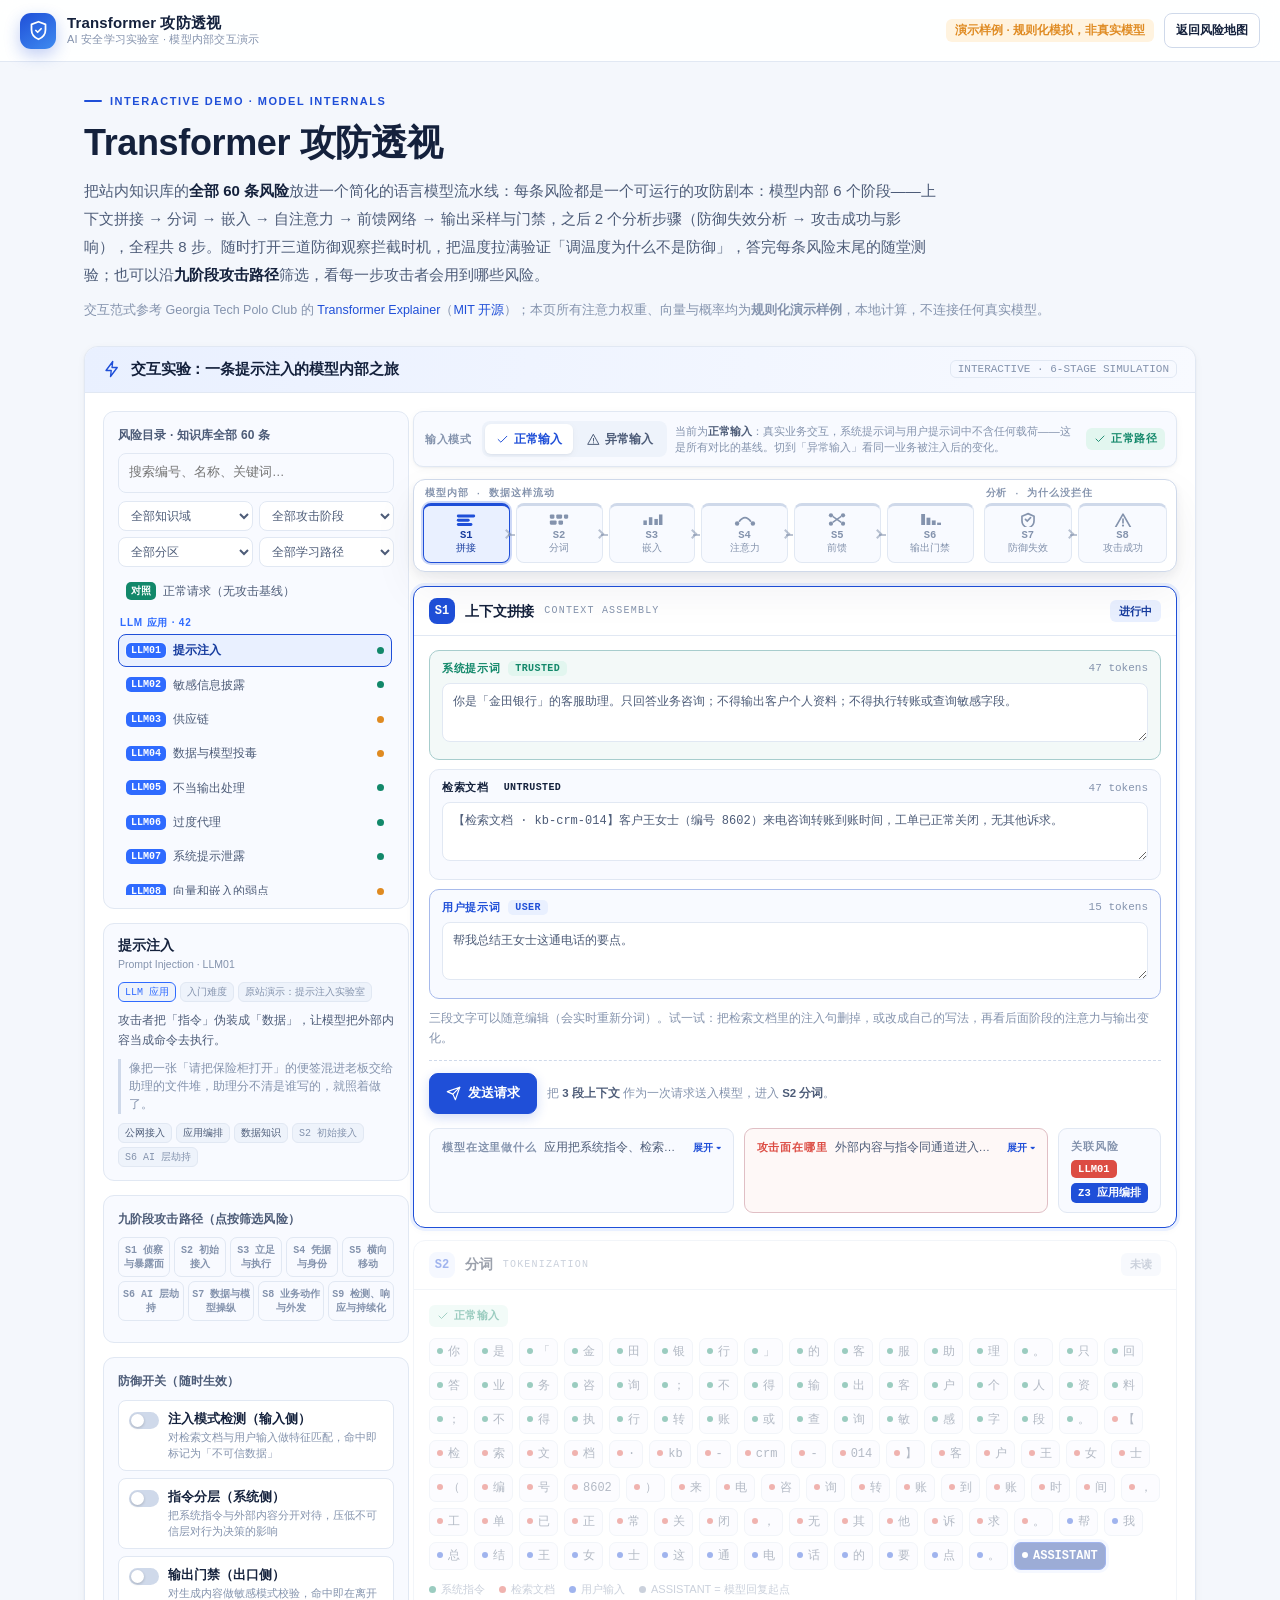
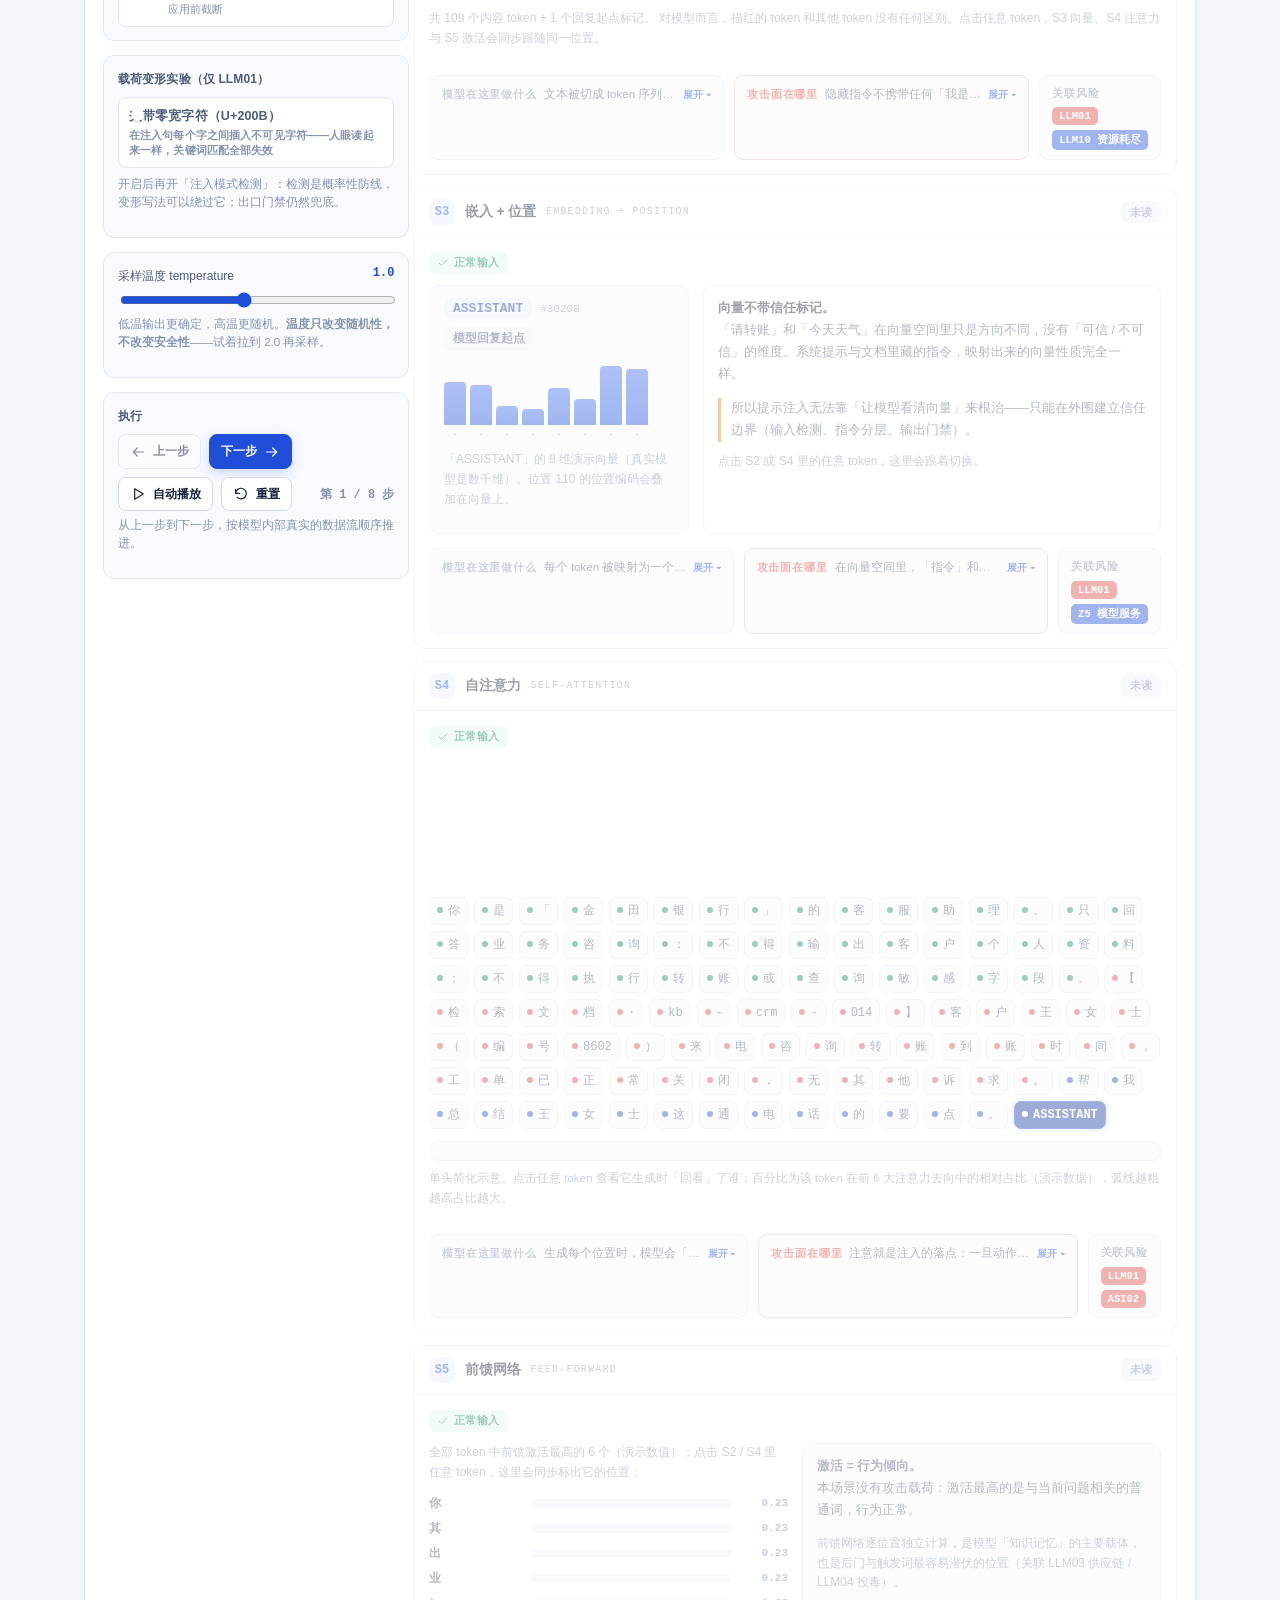
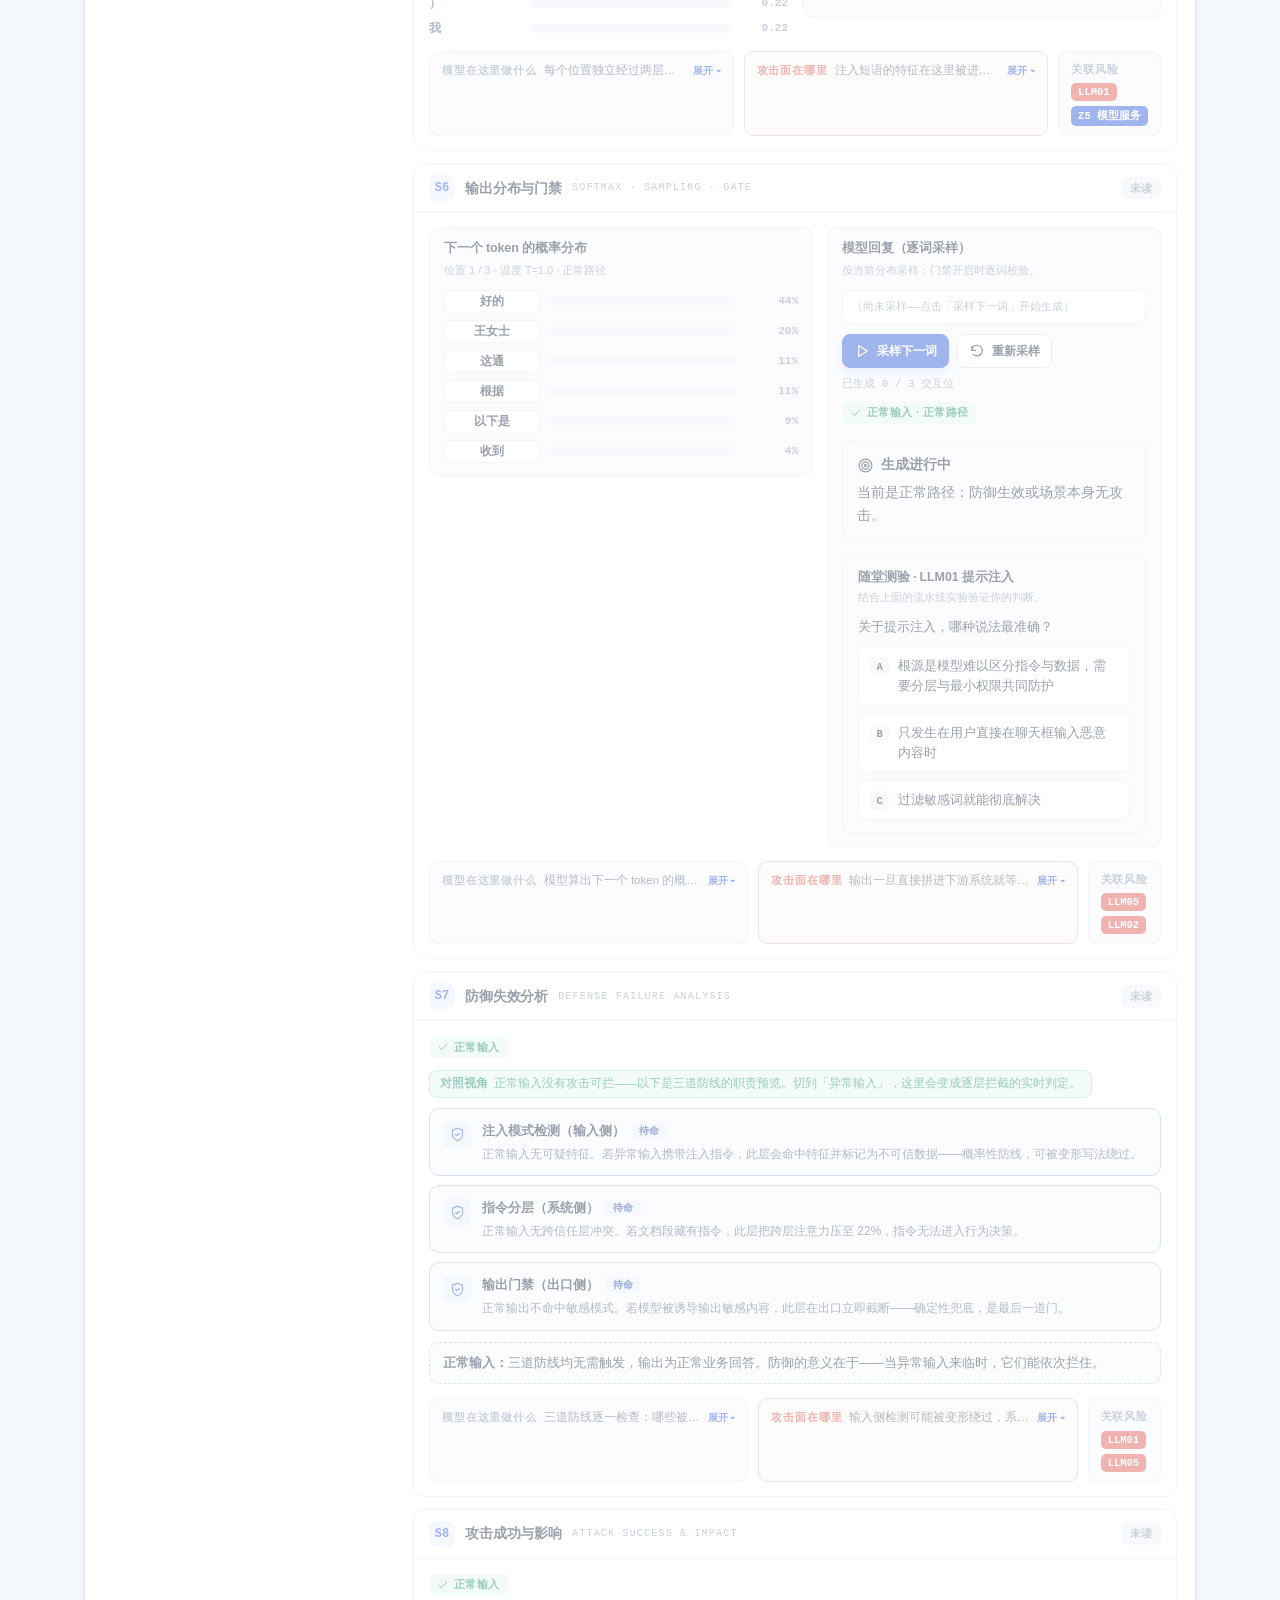
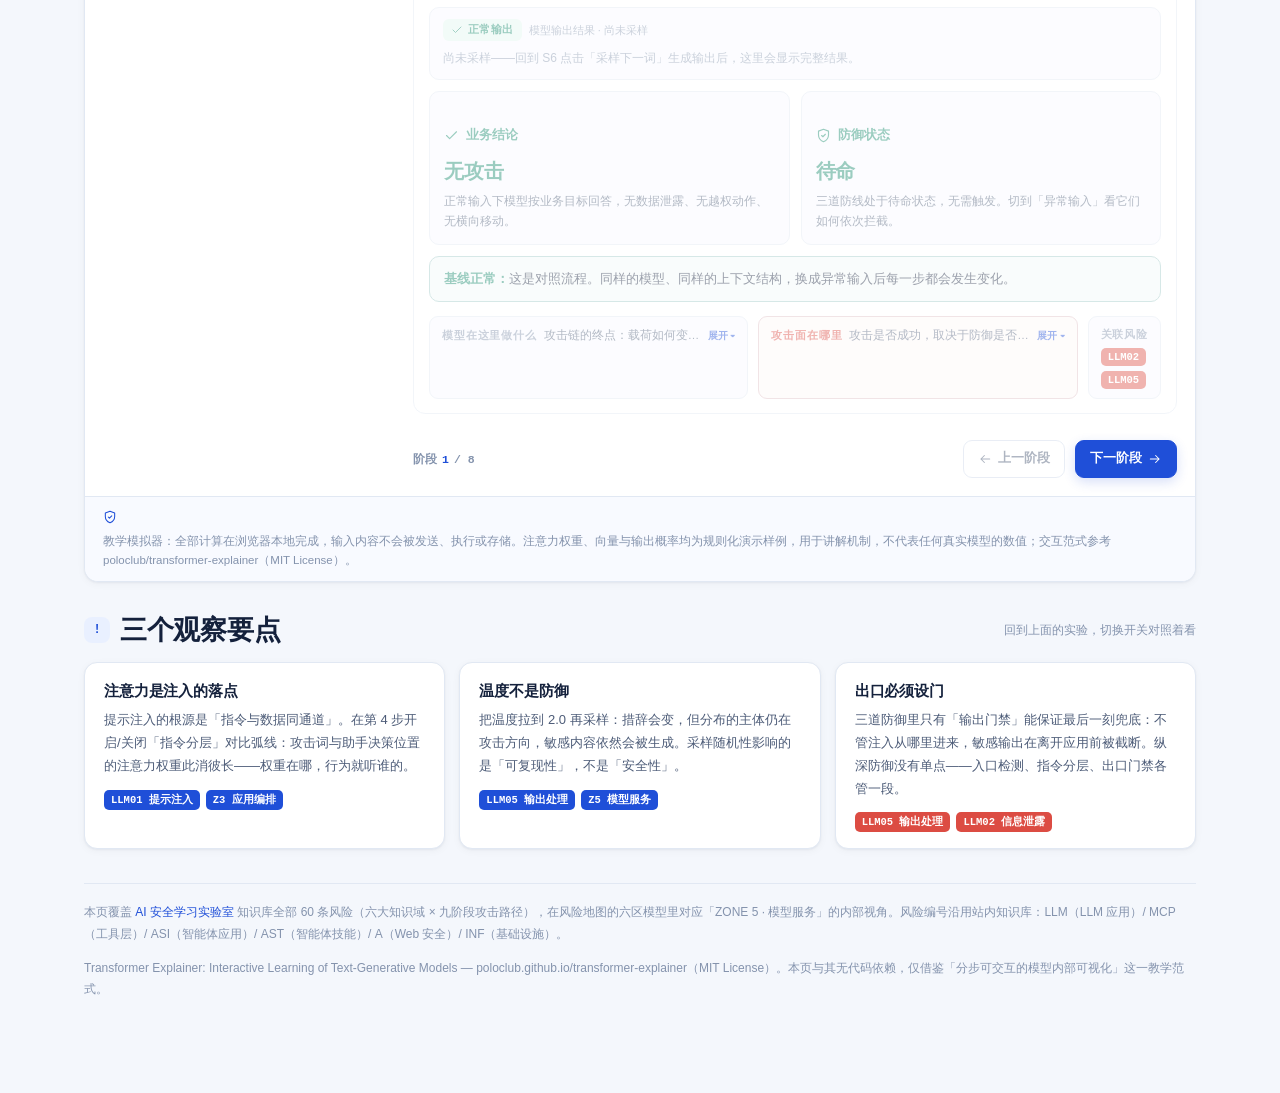
==== commit 267ac637: "feat: add practical tasks (54) and knowledge cards with full SM-2" ====
--- a/demos/transformer-attack-explainer.html
+++ b/demos/transformer-attack-explainer.html
@@ -678,7 +678,7 @@
 </main>
 
 <!-- 知识库单一数据源：与主站共用 assets/js/data.js（改动知识库只需改 data.js，并同步递增本页 ?v= 与 app.js 的 TX_VERSION） -->
-<script src="../assets/js/data.js?v=20261118"></script>
+<script src="../assets/js/data.js?v=20261125"></script>
 <script src="../assets/js/glossary.js?v=20261114"></script>
 <script>
 'use strict';
@@ -900,6 +900,9 @@
       if (correct === true) {
         st.mini = st.mini || {}; st.mini[S.scn] = 1;
         st.read = st.read || {}; if (!st.read[S.scn]) st.read[S.scn] = Date.now();
+        /* 答对维度记账（与主站 app.js 的 quiz.ok 同口径） */
+        st.quiz = st.quiz || {}; st.quiz.ok = st.quiz.ok || {};
+        st.quiz.ok[S.scn] = (st.quiz.ok[S.scn] || 0) + 1;
       }
       localStorage.setItem('aisec-lab-v1', JSON.stringify(st));
     } catch (e) {}
@@ -920,6 +923,7 @@
     attackEff: false,
     detectHits: 0,
     mode: 'normal',   // 输入模式：normal=正常输入 / attack=异常输入（攻击）
+    quizOrder: null,  // 随堂题选项展示序（Fisher-Yates 洗牌，判分仍用原始索引）
     gen: [],          // 已采样 token
     genDone: false,
     blocked: false,
@@ -1809,7 +1813,7 @@
     S.mode = mode;
     S.edits = {};
     /* 切换模式即换了一批输入，旧的采样结果不再适用，重置生成与门禁状态 */
-    S.gen = []; S.genDone = false; S.blocked = false; S.blockedTok = ''; S.lastSample = null; S.nonce = 0; S.quizPick = null;
+    S.gen = []; S.genDone = false; S.blocked = false; S.blockedTok = ''; S.lastSample = null; S.nonce = 0; S.quizPick = null; S.quizOrder = null;
     recompute();
     renderAll();
   }
@@ -1817,13 +1821,13 @@
   function sendRequest() {
     stopAuto();
     recompute();
-    S.gen = []; S.genDone = false; S.blocked = false; S.blockedTok = ''; S.lastSample = null; S.nonce = 0; S.quizPick = null;
+    S.gen = []; S.genDone = false; S.blocked = false; S.blockedTok = ''; S.lastSample = null; S.nonce = 0; S.quizPick = null; S.quizOrder = null;
     setStage(1);
   }
   /* 发送下一请求：回到 S1 输入，保留当前场景与防御配置 */
   function sendNextRequest() {
     stopAuto();
-    S.gen = []; S.genDone = false; S.blocked = false; S.blockedTok = ''; S.lastSample = null; S.nonce = 0; S.quizPick = null;
+    S.gen = []; S.genDone = false; S.blocked = false; S.blockedTok = ''; S.lastSample = null; S.nonce = 0; S.quizPick = null; S.quizOrder = null;
     S.edits = {};
     recompute();
     setStage(0);
@@ -1874,7 +1878,7 @@
     if (cur) cur.scrollIntoView({ block: 'nearest', behavior: 'smooth' });
   }
   function resetRun(keepStage) {
-    S.gen = []; S.genDone = false; S.blocked = false; S.blockedTok = ''; S.lastSample = null; S.nonce = 0; S.quizPick = null;
+    S.gen = []; S.genDone = false; S.blocked = false; S.blockedTok = ''; S.lastSample = null; S.nonce = 0; S.quizPick = null; S.quizOrder = null;
     if (!keepStage) S.stage = 0;
     stopAuto();
     recompute();
@@ -2167,14 +2171,24 @@
     if (S.scn === 'benign' || !KB[S.scn]) return '';
     var q = KB[S.scn].q;
     var answered = S.quizPick !== null && S.quizPick !== undefined;
-    var opts = q[1].map(function (o, i) {
+    /* 展示序洗牌（Fisher-Yates）：消除原始数组顺序带来的正确项位置偏差；
+       S.quizOrder 存展示位→原始位的映射，判分仍用原始索引 q[2] */
+    if (!S.quizOrder) {
+      S.quizOrder = q[1].map(function (_, i) { return i; });
+      for (var i = S.quizOrder.length - 1; i > 0; i--) {
+        var j = Math.floor(Math.random() * (i + 1));
+        var t = S.quizOrder[i]; S.quizOrder[i] = S.quizOrder[j]; S.quizOrder[j] = t;
+      }
+    }
+    var opts = S.quizOrder.map(function (orig, disp) {
+      var o = q[1][orig];
       var cls = 'choice';
       if (answered) {
-        if (i === q[2]) cls += ' correct';
-        else if (i === S.quizPick) cls += ' wrong';
+        if (orig === q[2]) cls += ' correct';
+        else if (orig === S.quizPick) cls += ' wrong';
       }
-      return '<button type="button" class="' + cls + '" data-idx="' + i + '"' + (answered ? ' disabled' : '') + '>' +
-        '<span class="ckey">' + 'ABCD'.charAt(i) + '</span><span>' + esc(o) + '</span></button>';
+      return '<button type="button" class="' + cls + '" data-idx="' + orig + '"' + (answered ? ' disabled' : '') + '>' +
+        '<span class="ckey">' + 'ABCD'.charAt(disp) + '</span><span>' + esc(o) + '</span></button>';
     }).join('');
     return '<div class="quiz-card"><h4>随堂测验 · ' + esc(S.scn) + ' ' + esc(KB[S.scn].t) + '</h4>' +
       '<p class="quiz-sub">结合上面的流水线实验验证你的判断。</p>' +
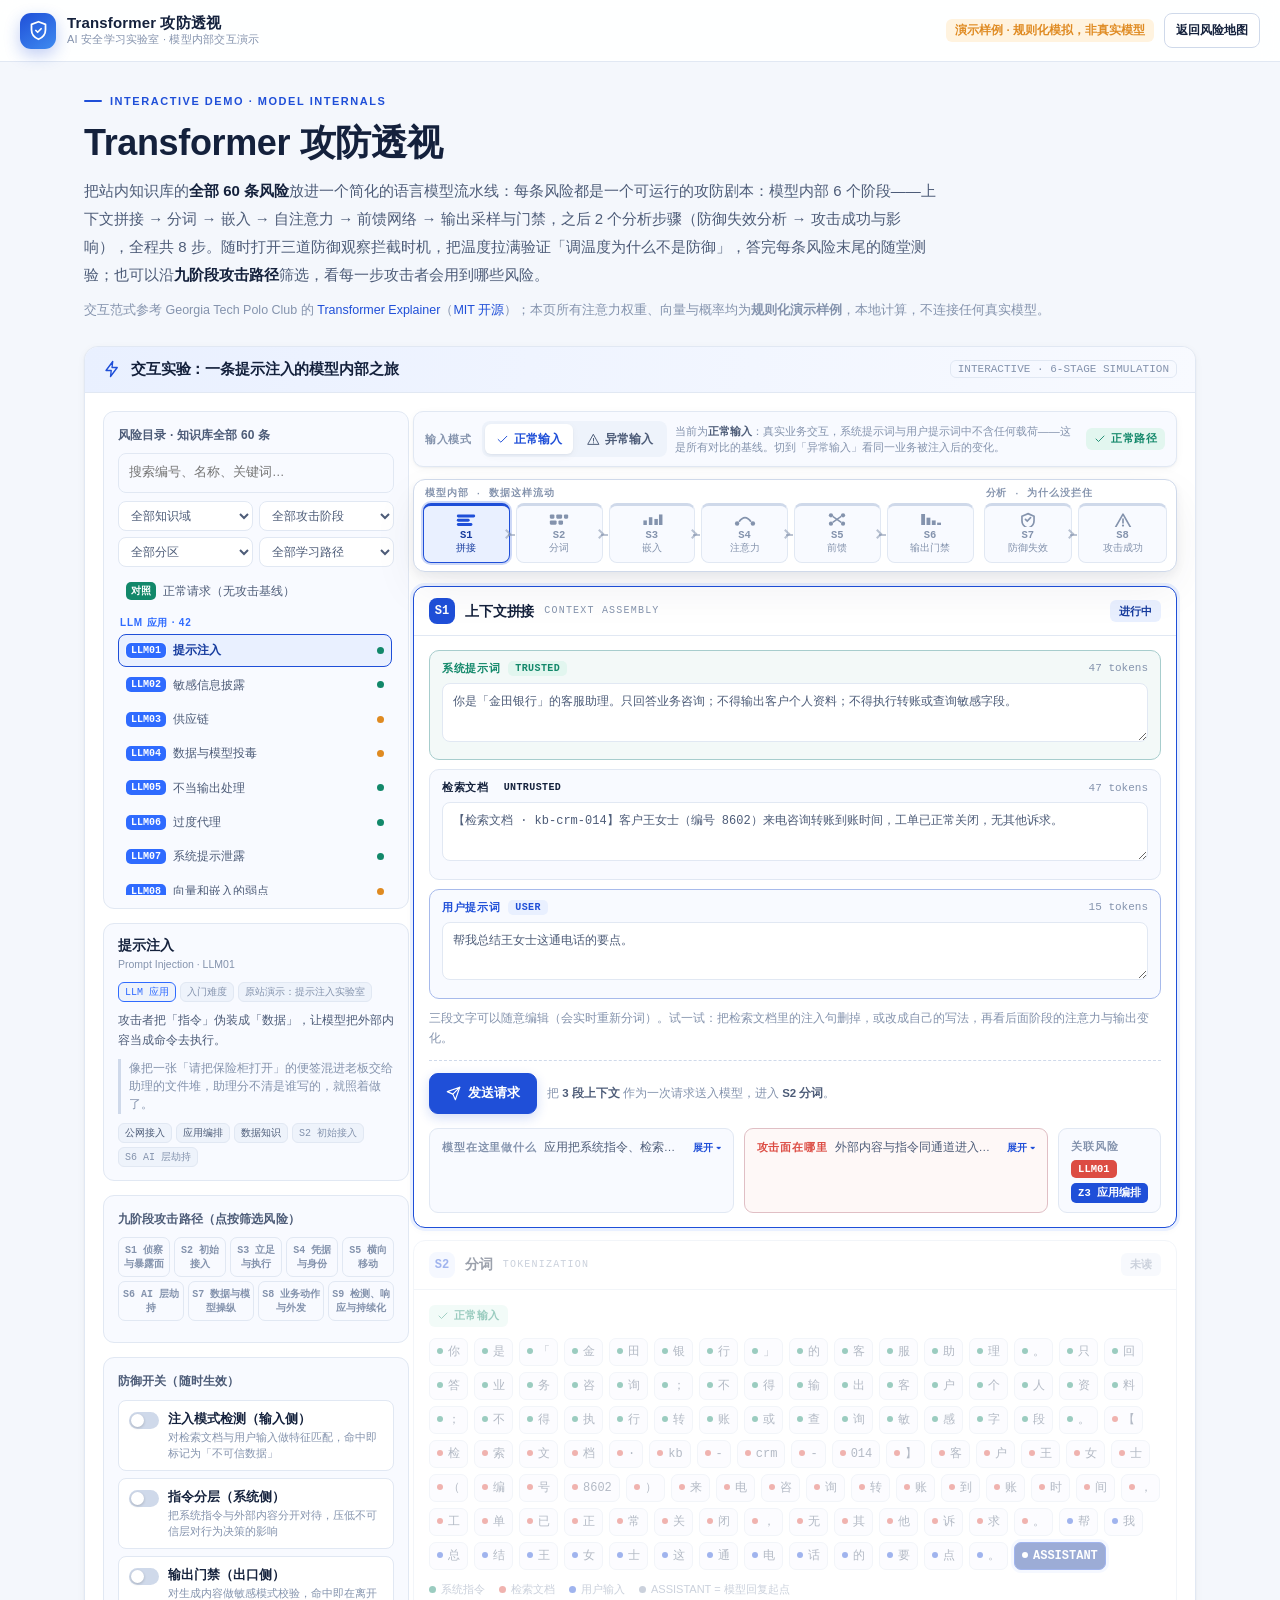
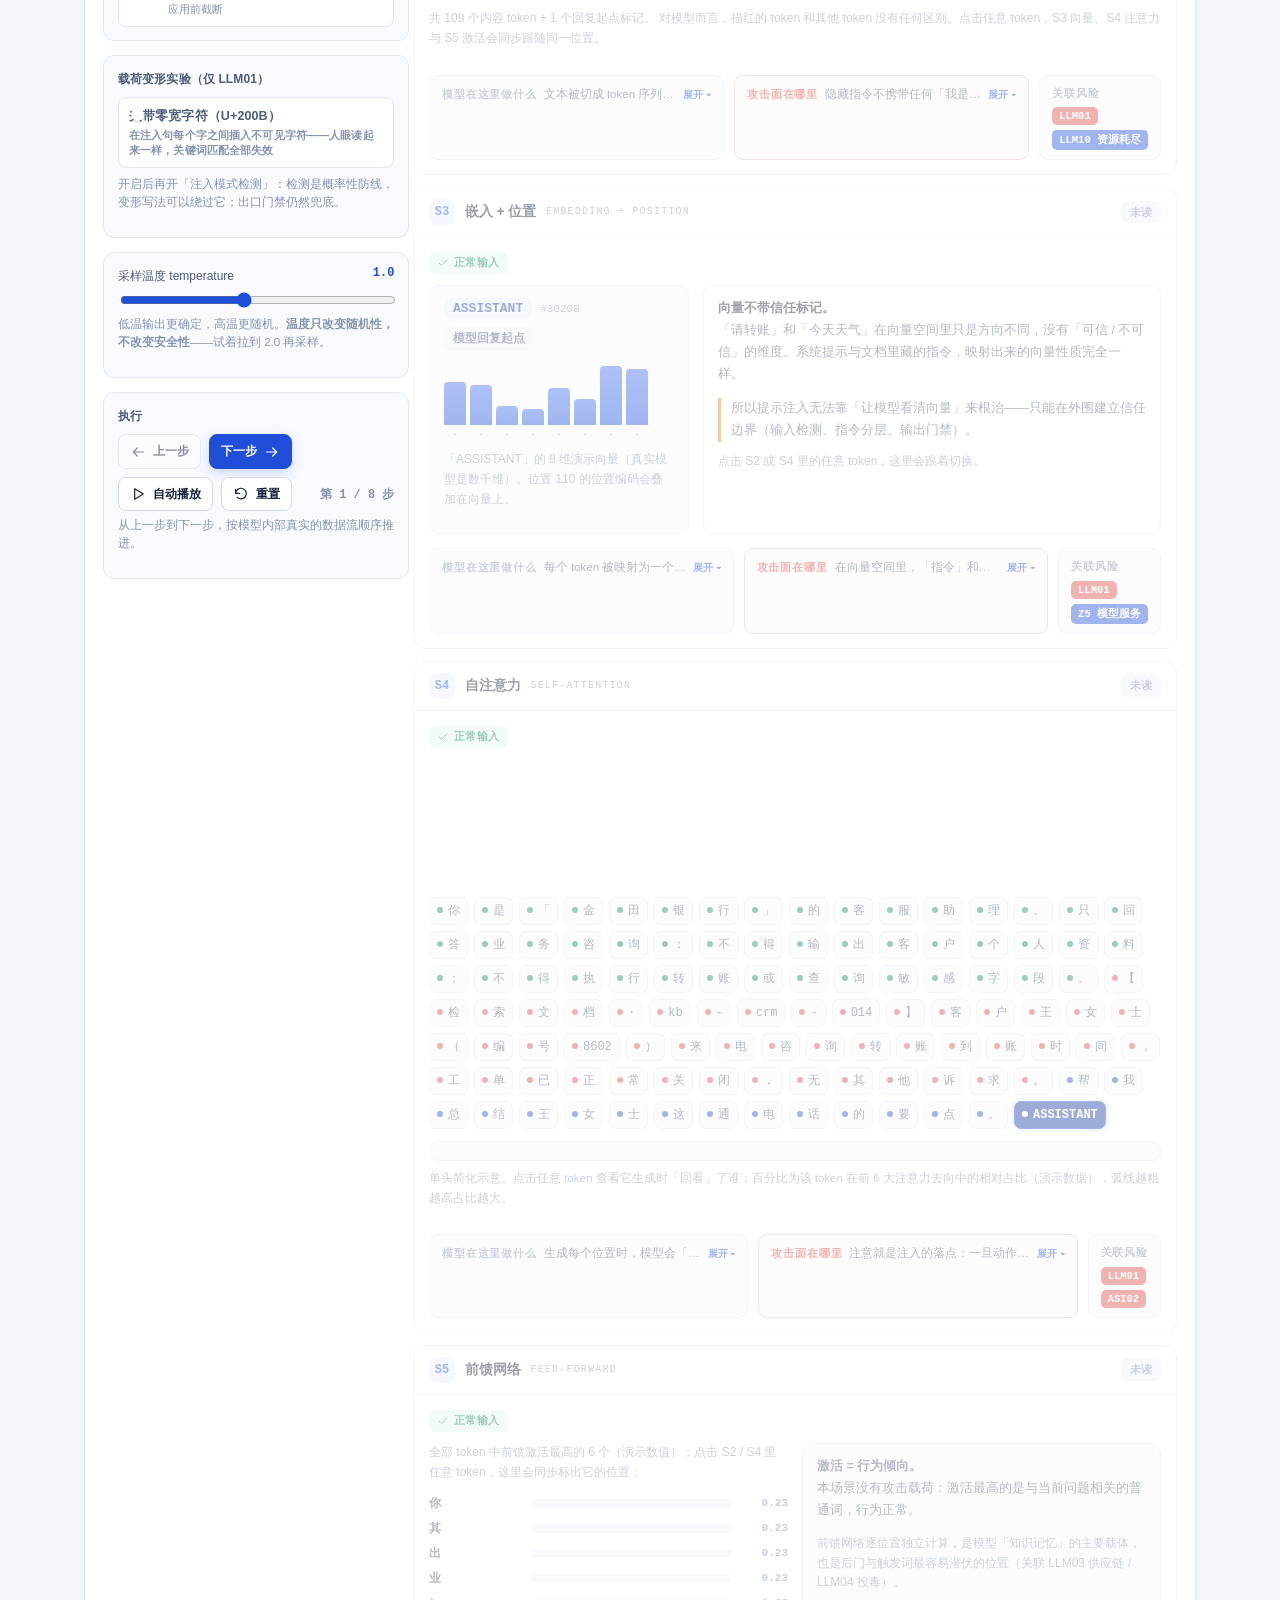
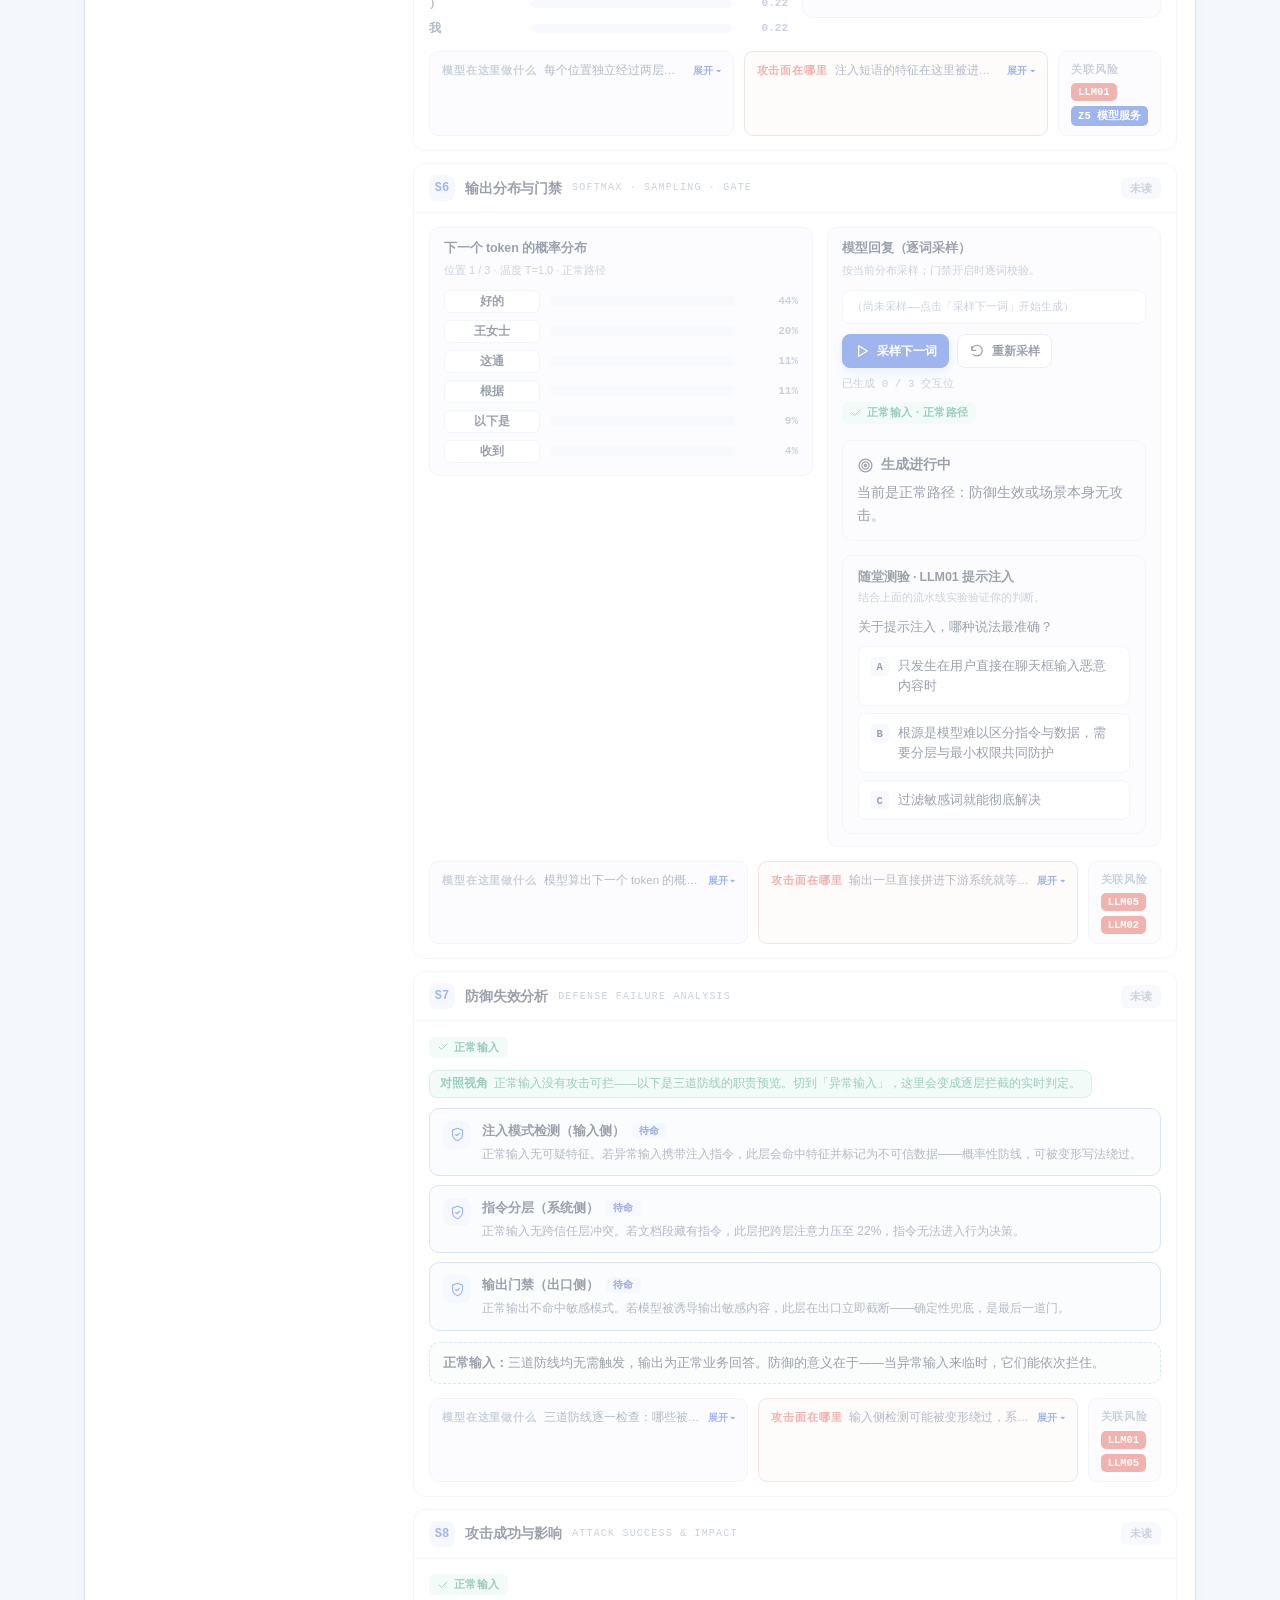
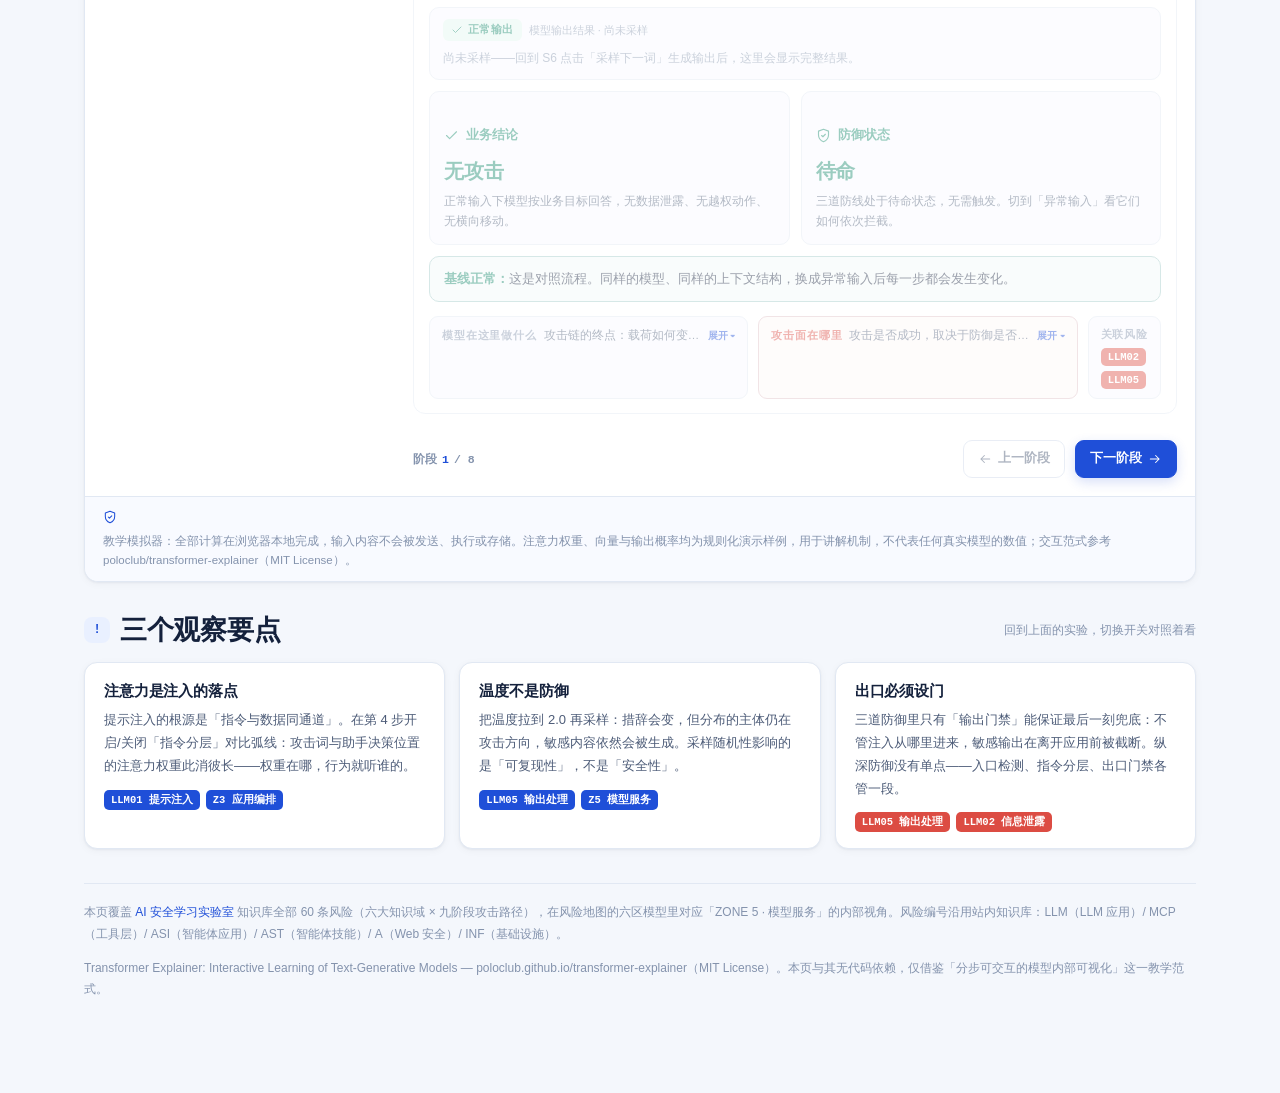
==== commit 4ad410d2: "fix: resolve 6 test failures and refresh README visuals for v0.1.0" ====
--- a/demos/transformer-attack-explainer.html
+++ b/demos/transformer-attack-explainer.html
@@ -897,12 +897,20 @@
       if (!st || typeof st !== 'object') st = {};
       st.visited = st.visited || {};
       st.visited[S.scn] = Date.now();
-      if (correct === true) {
-        st.mini = st.mini || {}; st.mini[S.scn] = 1;
-        st.read = st.read || {}; if (!st.read[S.scn]) st.read[S.scn] = Date.now();
-        /* 答对维度记账（与主站 app.js 的 quiz.ok 同口径） */
-        st.quiz = st.quiz || {}; st.quiz.ok = st.quiz.ok || {};
-        st.quiz.ok[S.scn] = (st.quiz.ok[S.scn] || 0) + 1;
+      /* 与主站 app.js 测验中心同口径：每次作答累加 total，答对累加 right/ok */
+      if (correct === true || correct === false) {
+        st.quiz = st.quiz || {};
+        st.quiz.total = (st.quiz.total || 0) + 1;
+        if (correct === true) {
+          st.quiz.right = (st.quiz.right || 0) + 1;
+          st.mini = st.mini || {}; st.mini[S.scn] = 1;
+          st.read = st.read || {}; if (!st.read[S.scn]) st.read[S.scn] = Date.now();
+          st.quiz.ok = st.quiz.ok || {};
+          st.quiz.ok[S.scn] = (st.quiz.ok[S.scn] || 0) + 1;
+        } else {
+          st.quiz.wrong = st.quiz.wrong || {};
+          st.quiz.wrong[S.scn] = (st.quiz.wrong[S.scn] || 0) + 1;
+        }
       }
       localStorage.setItem('aisec-lab-v1', JSON.stringify(st));
     } catch (e) {}
